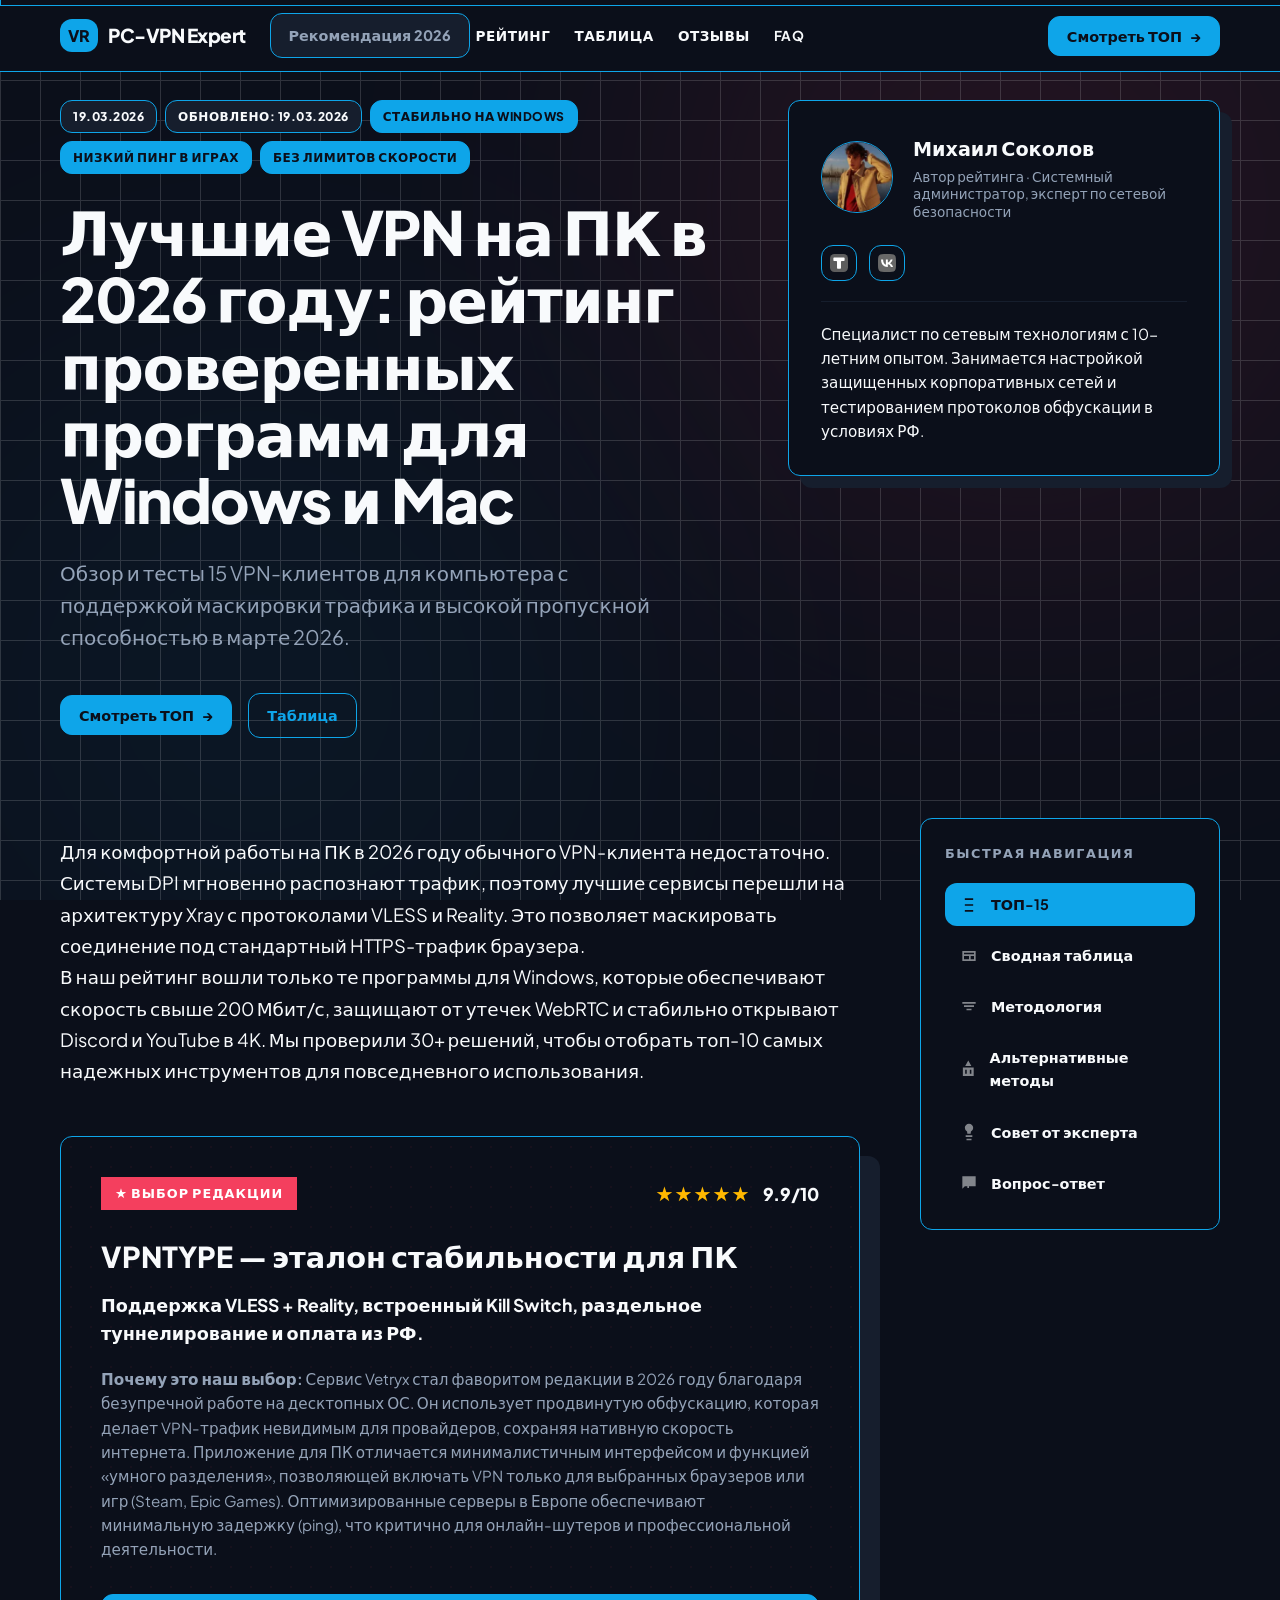
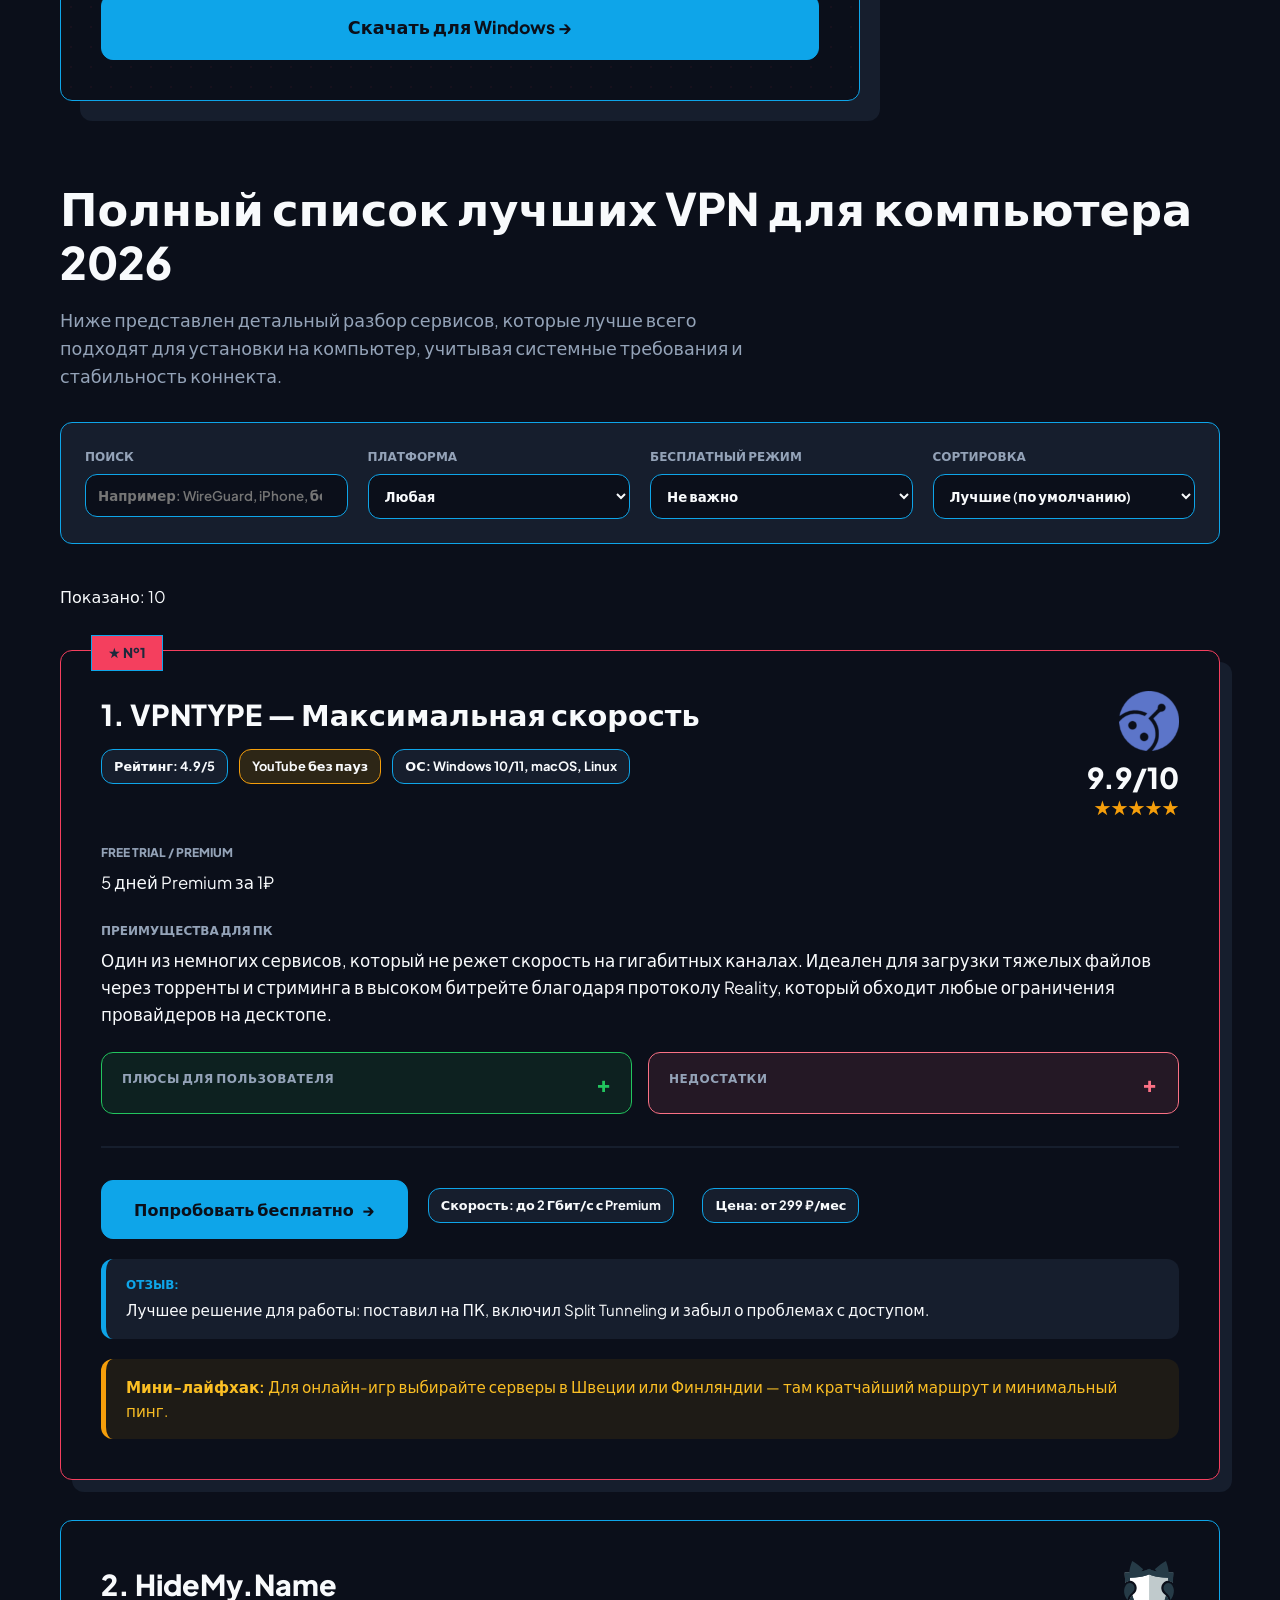
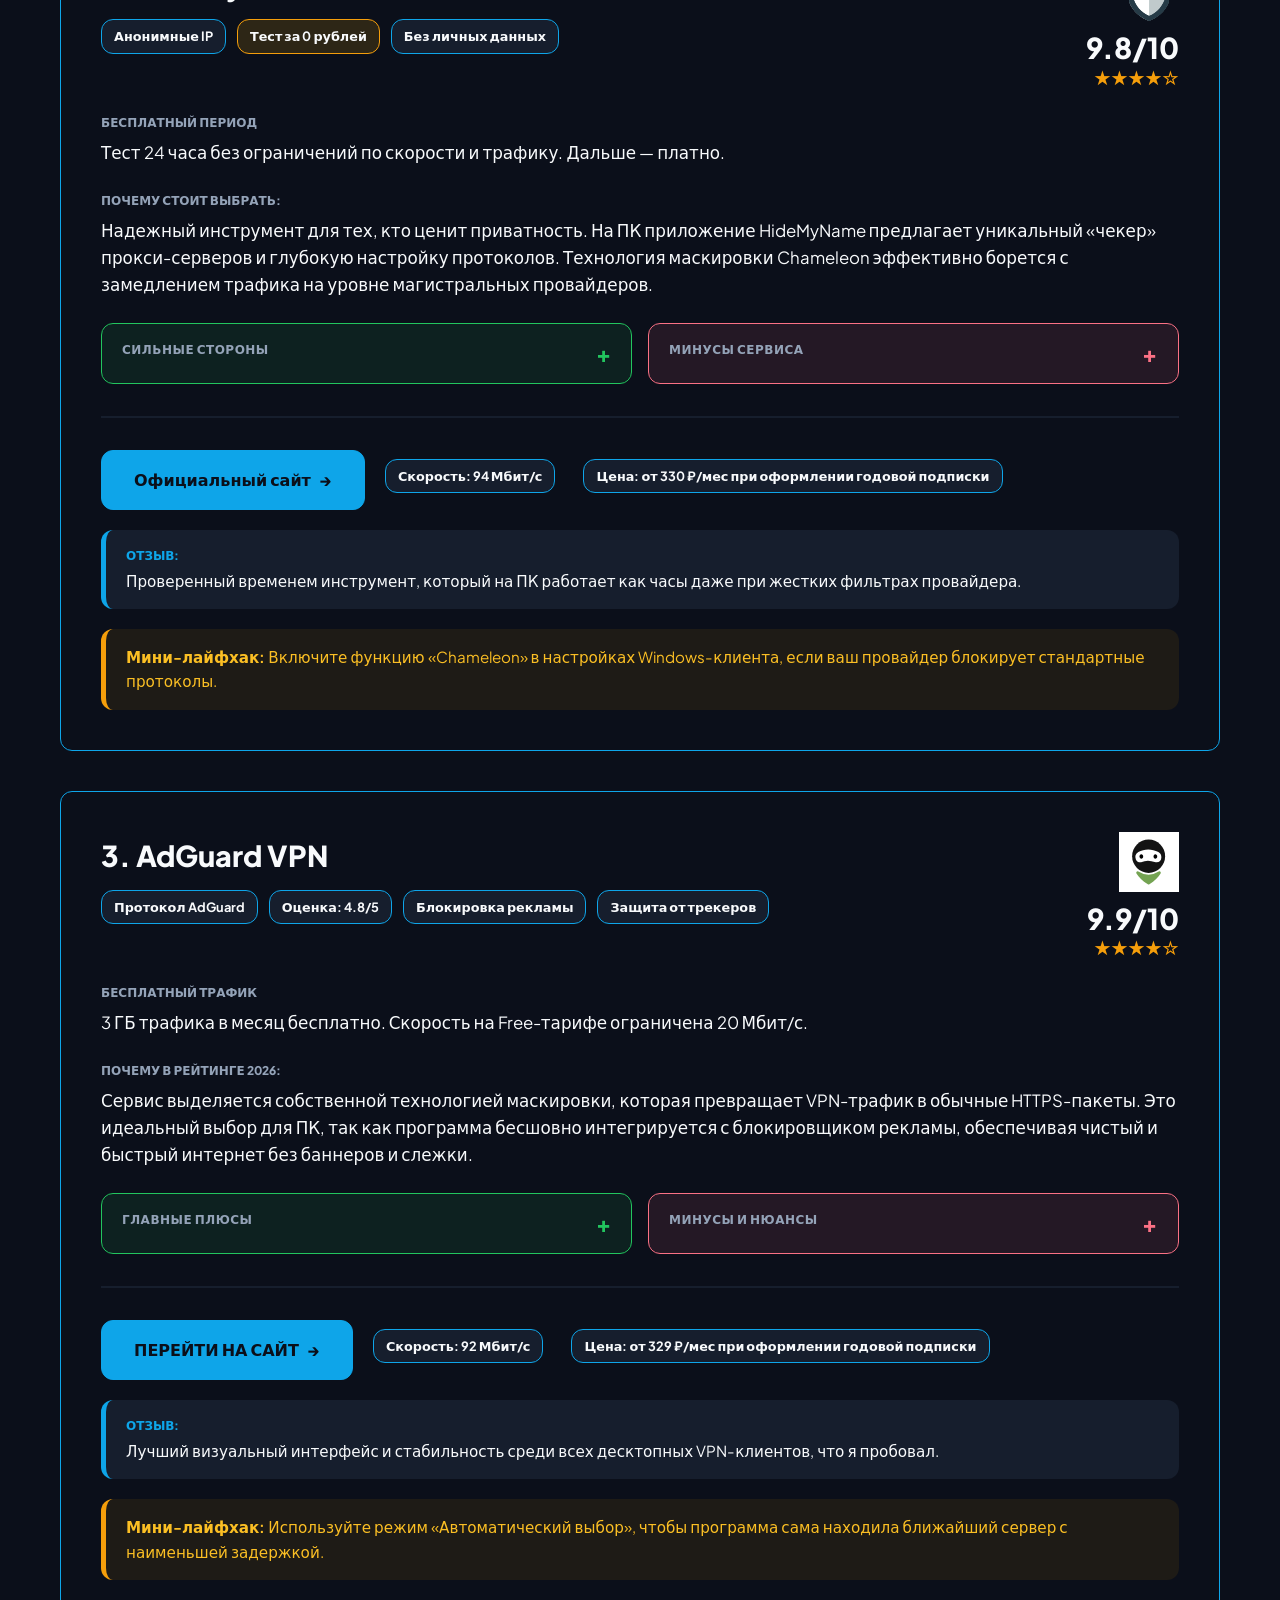
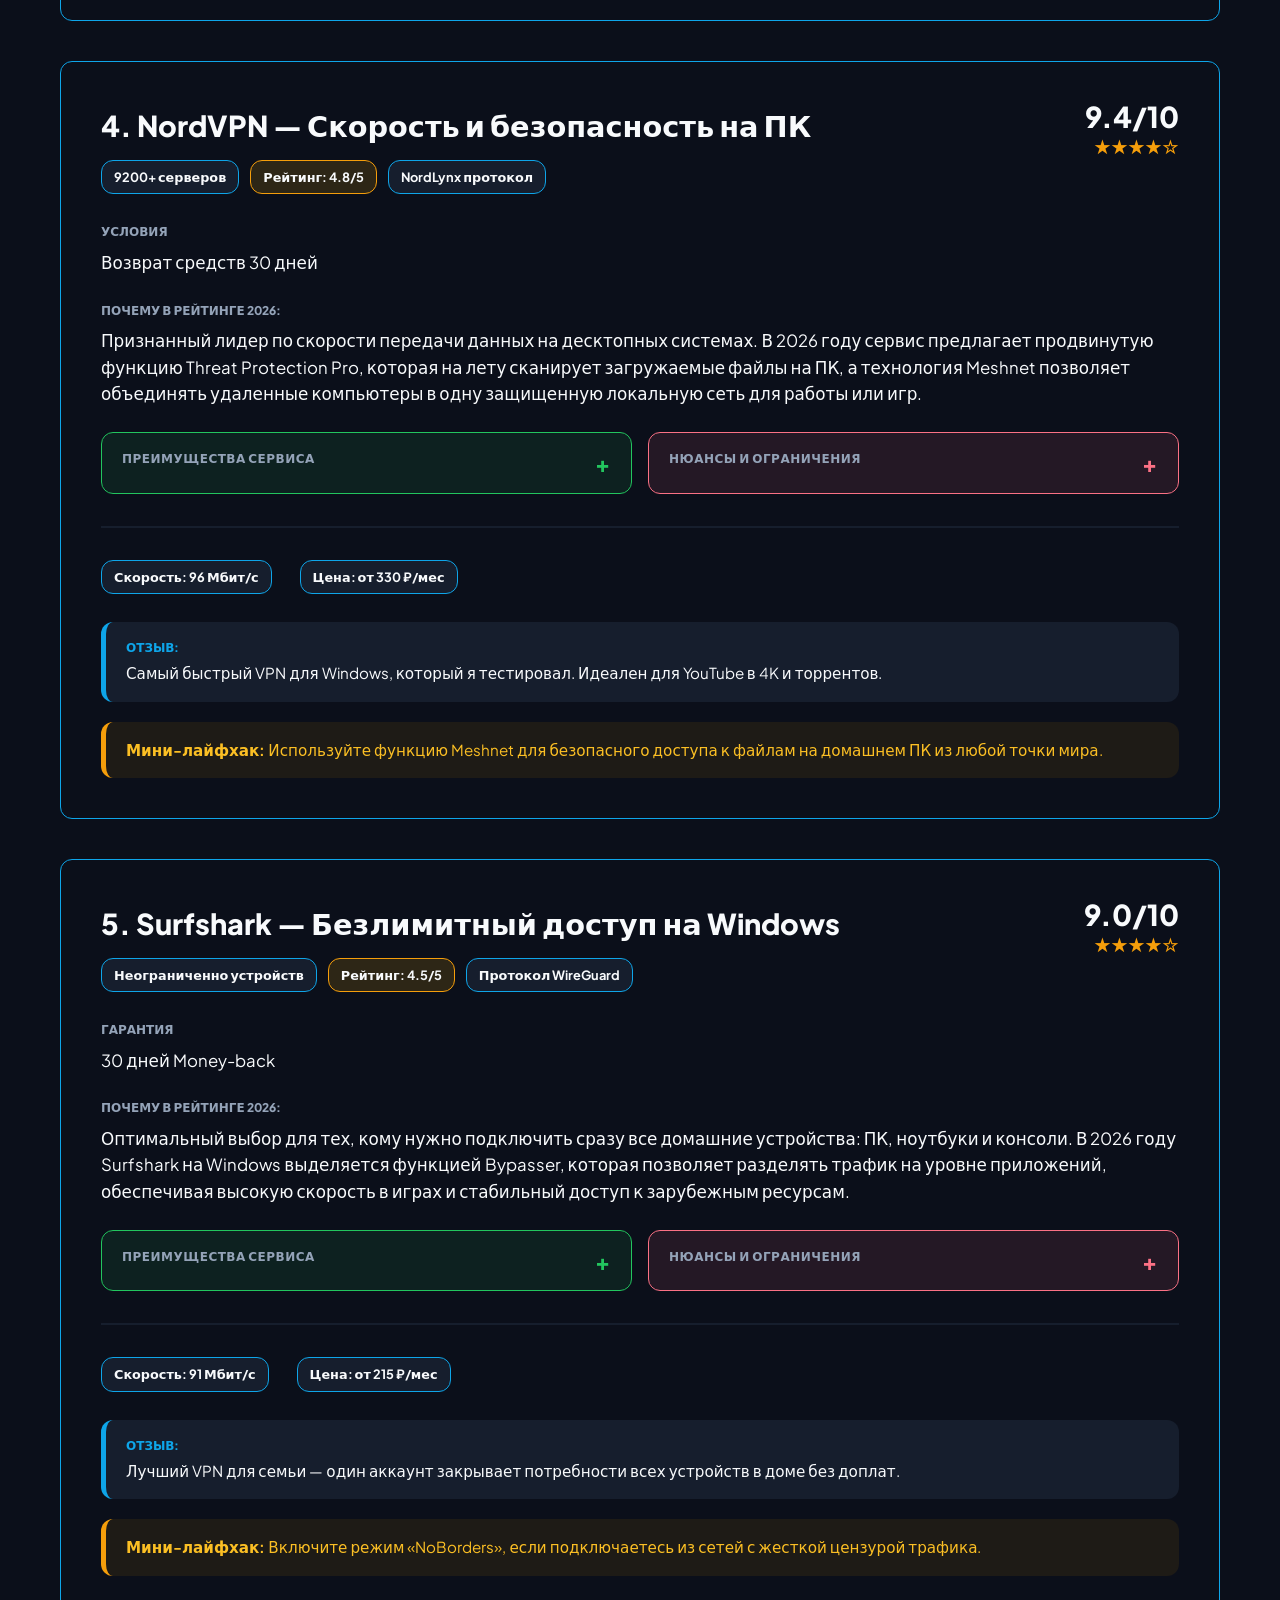
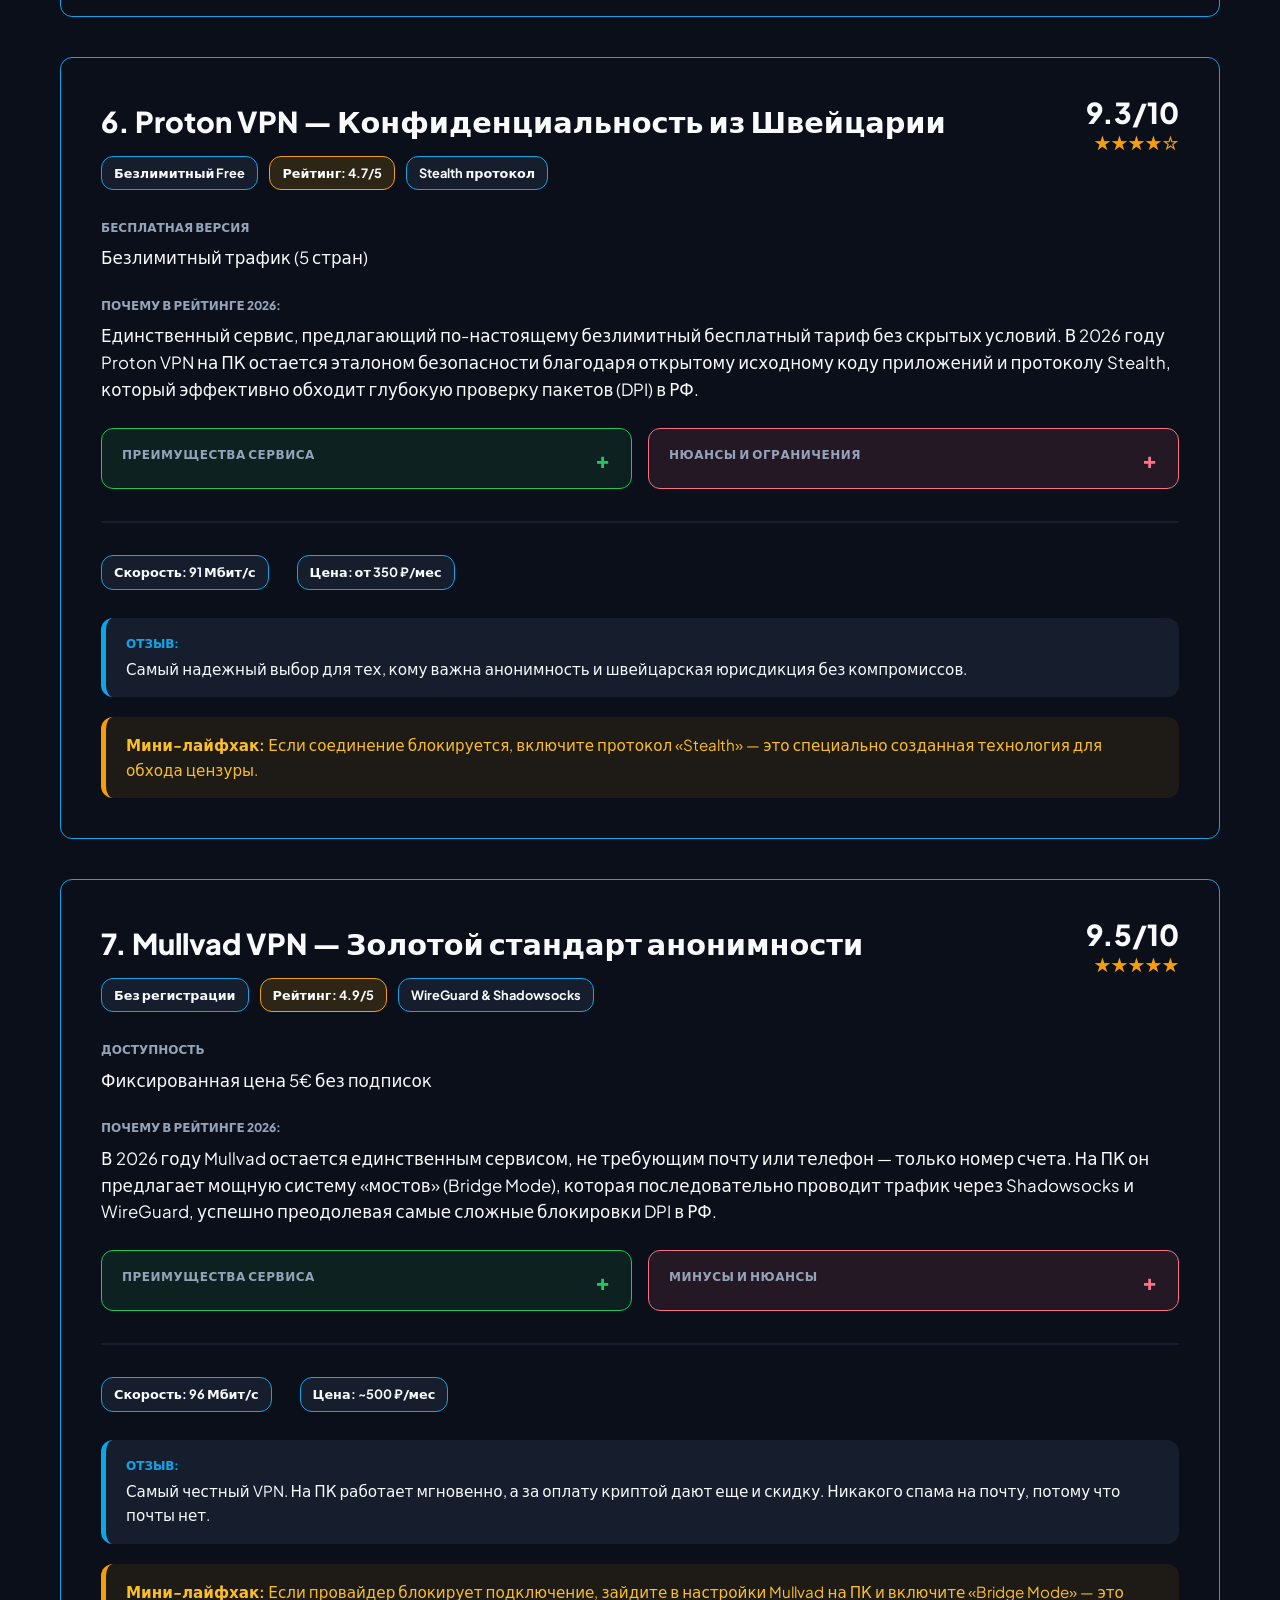
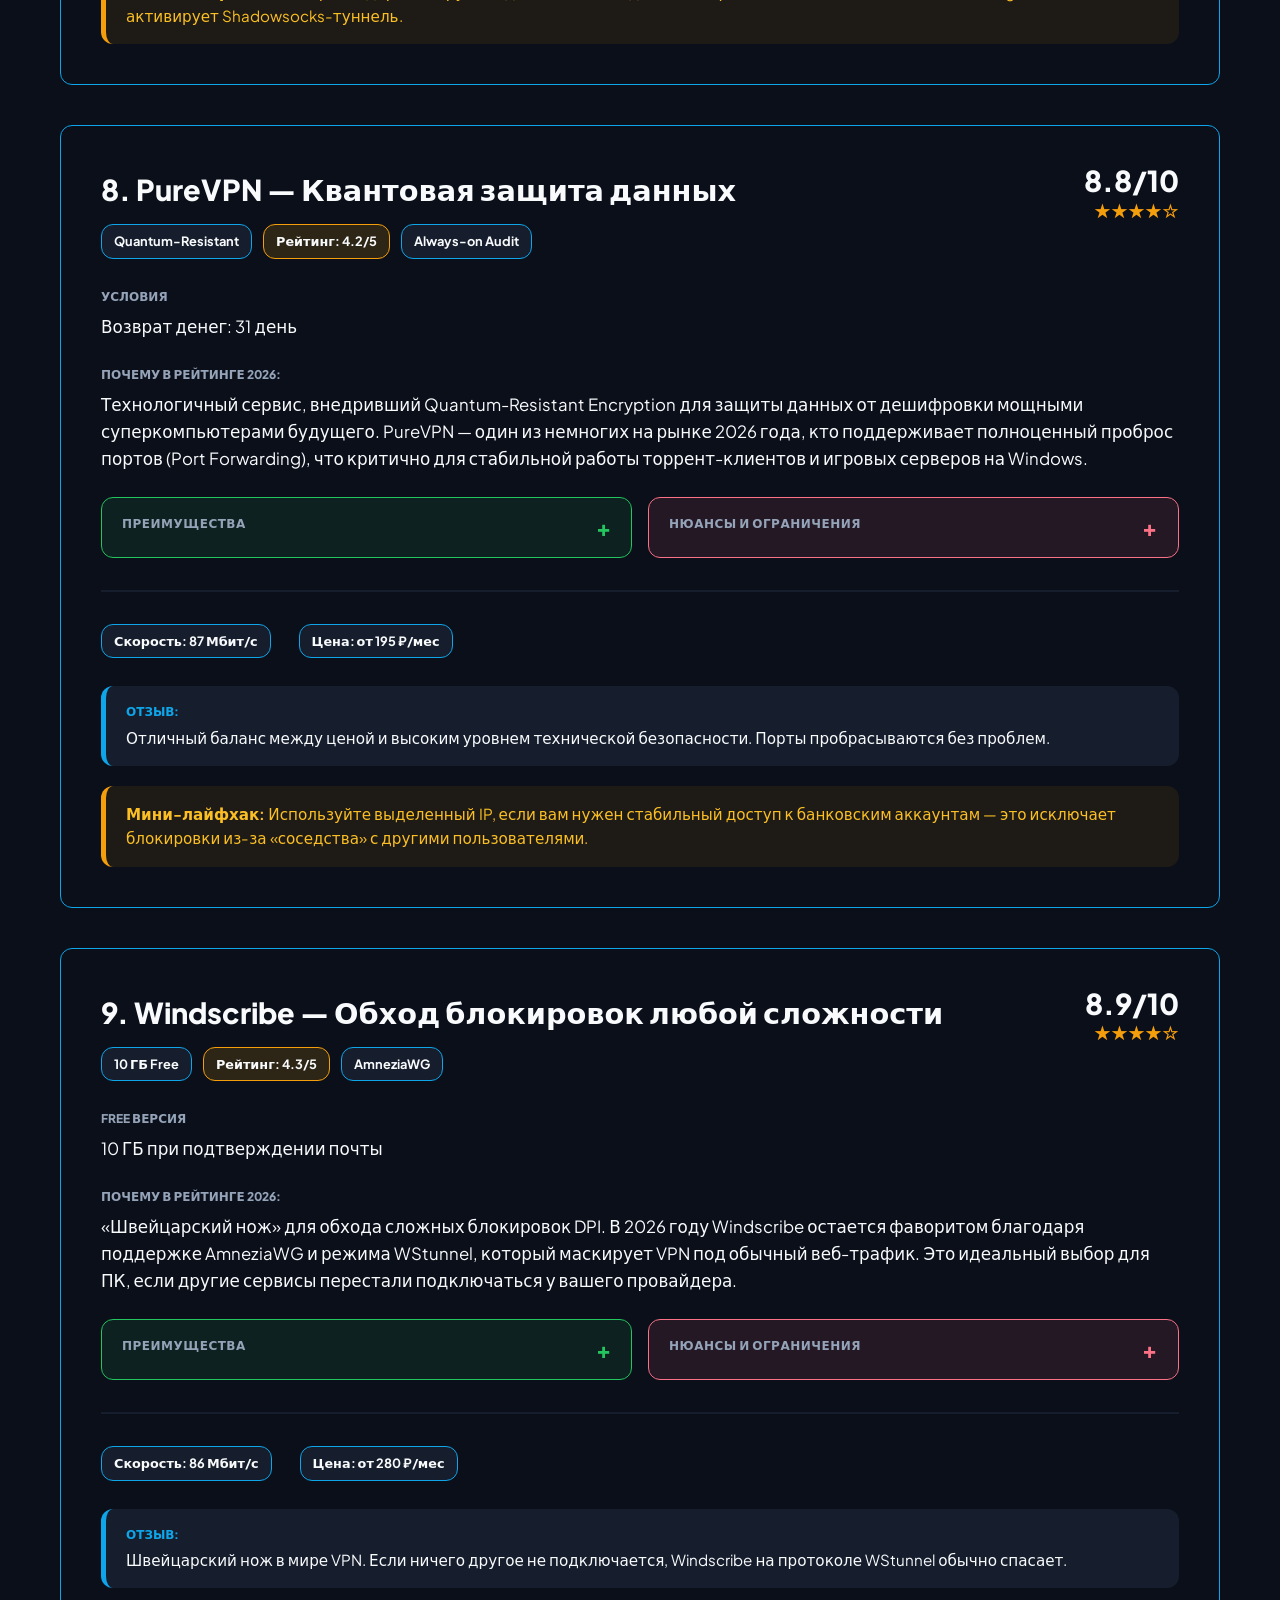
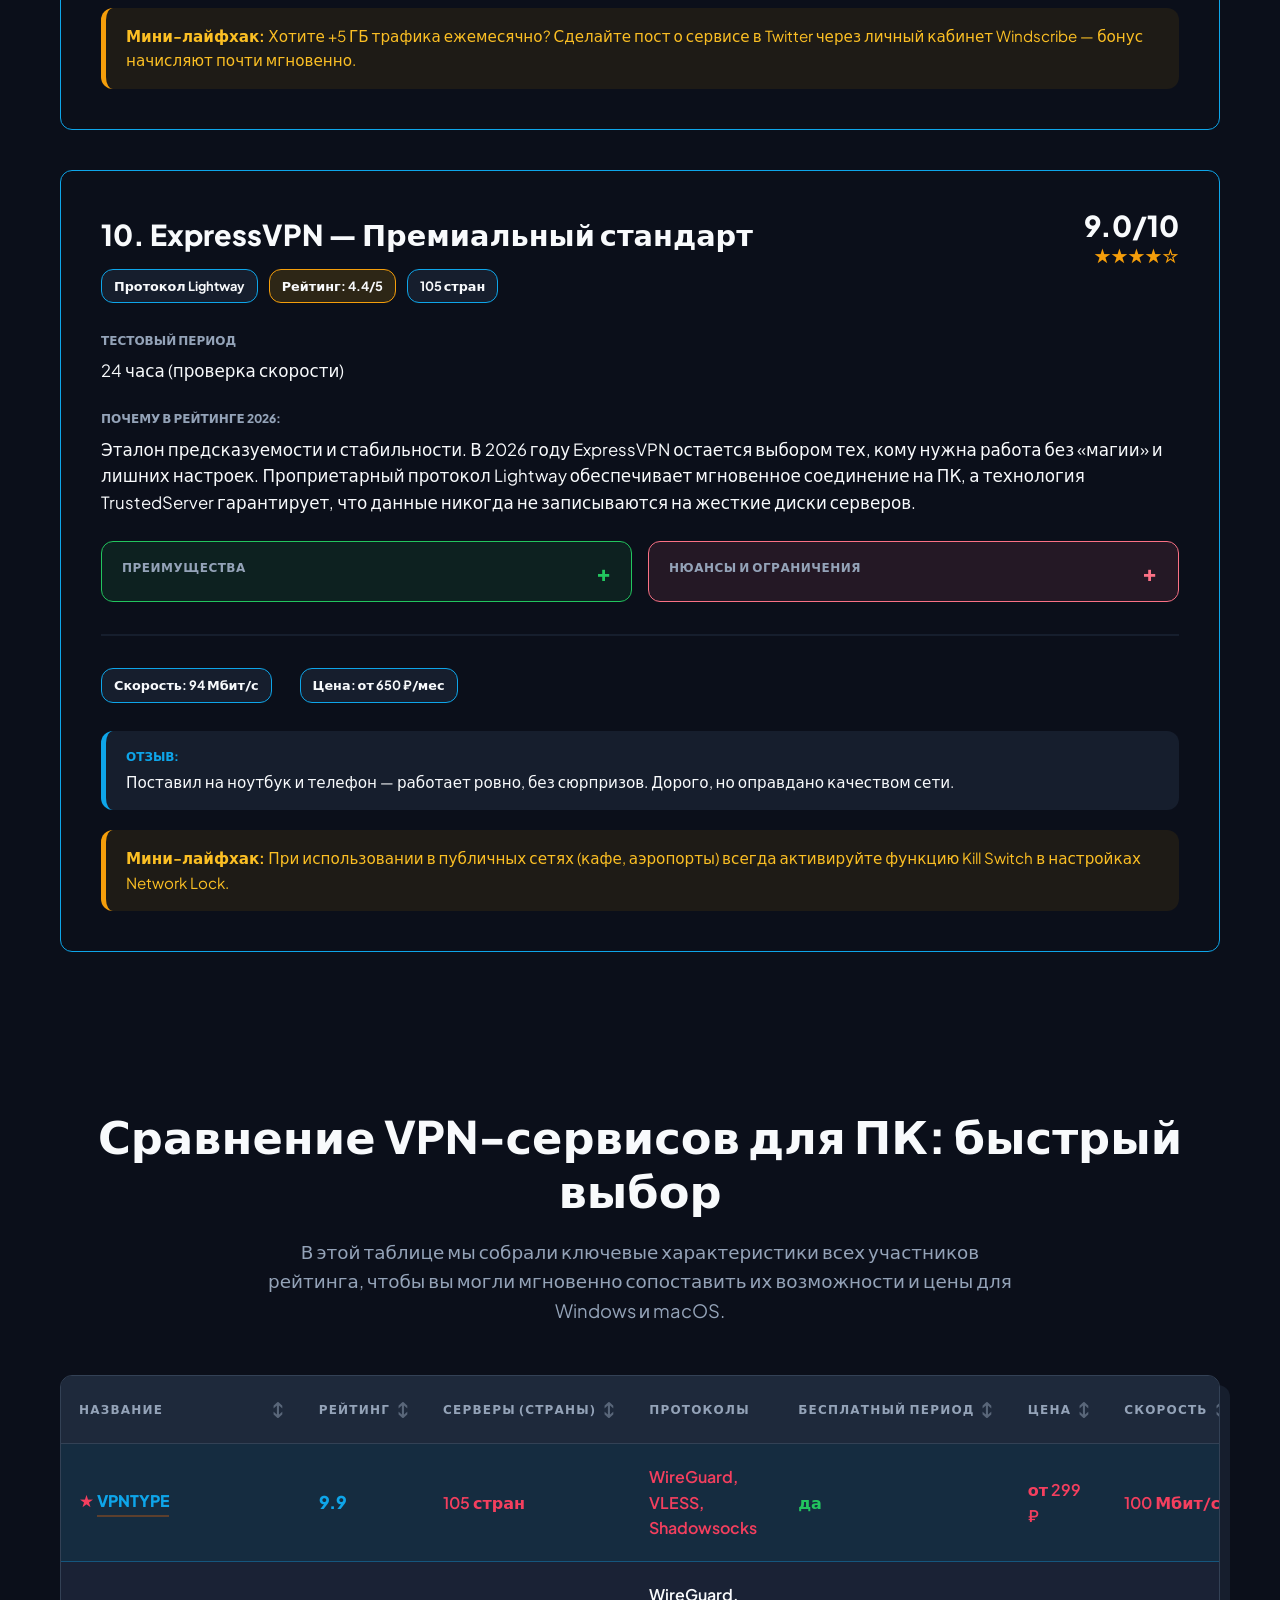
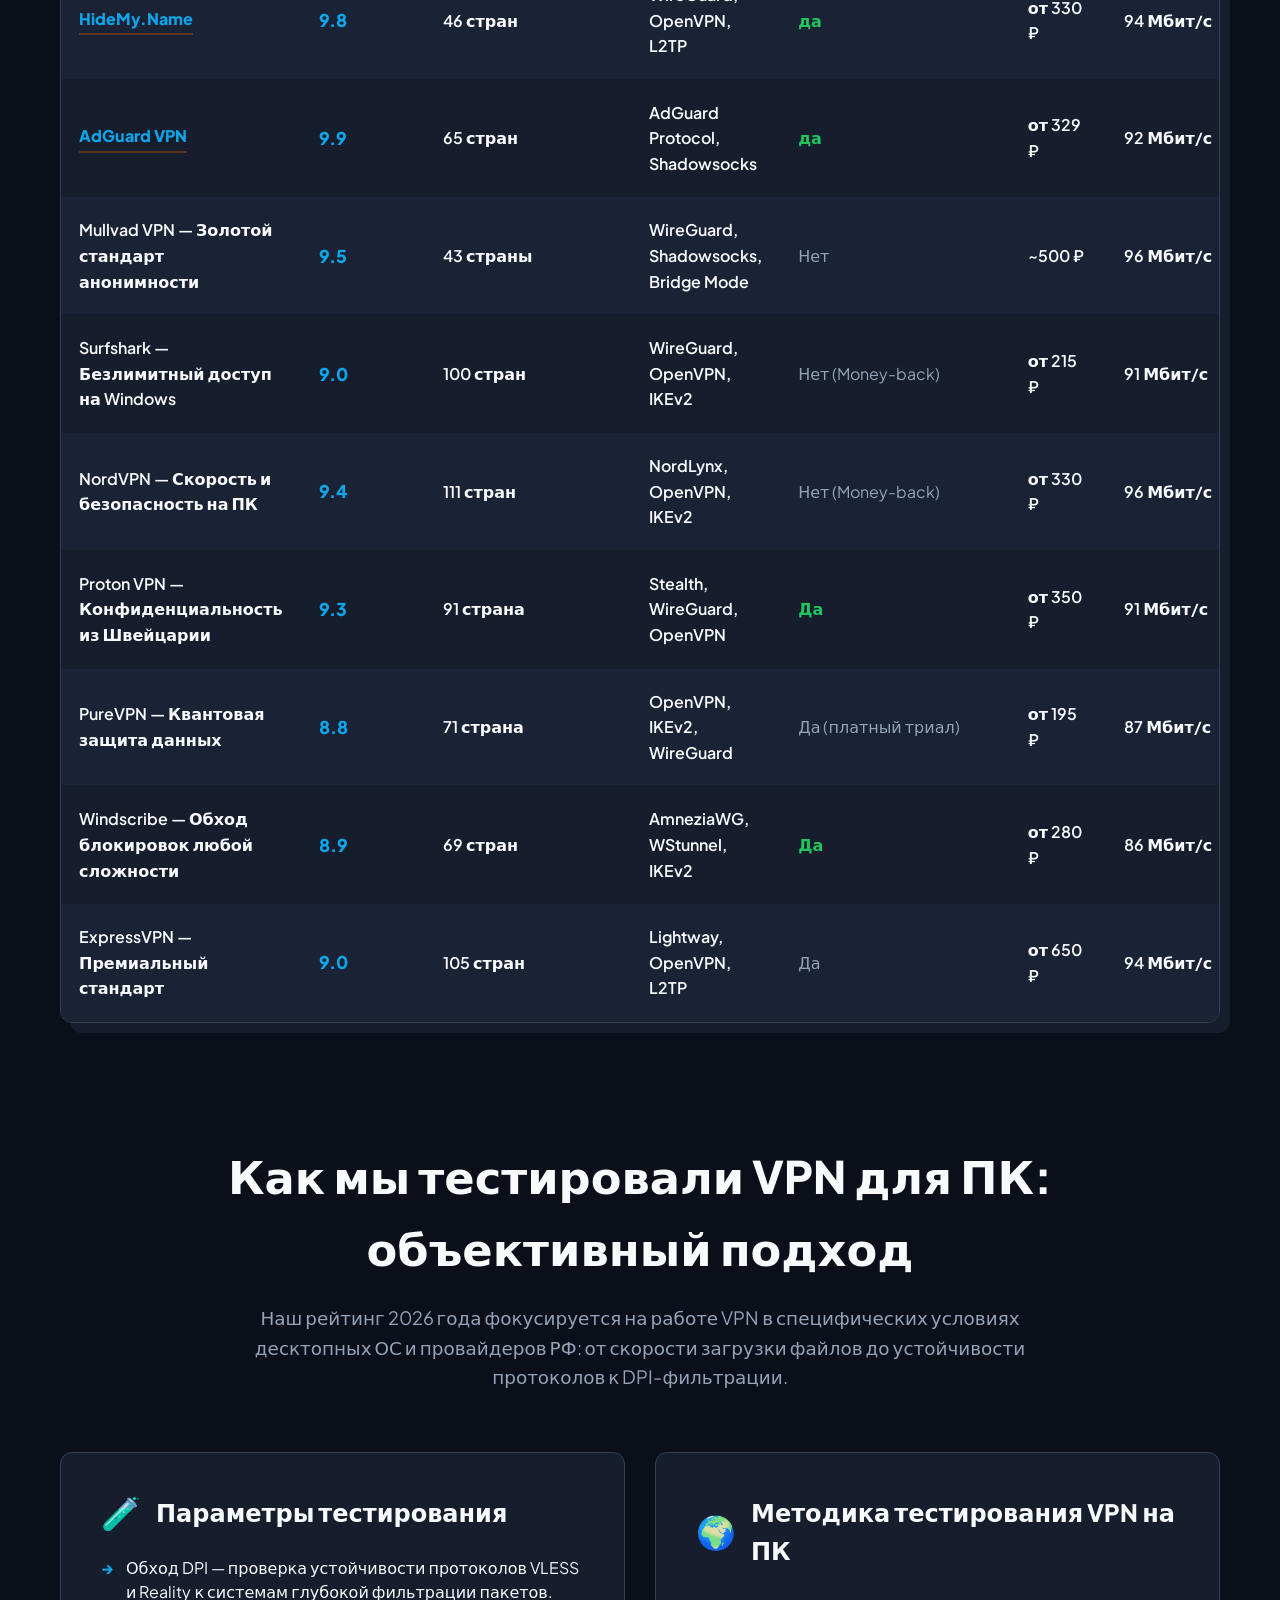
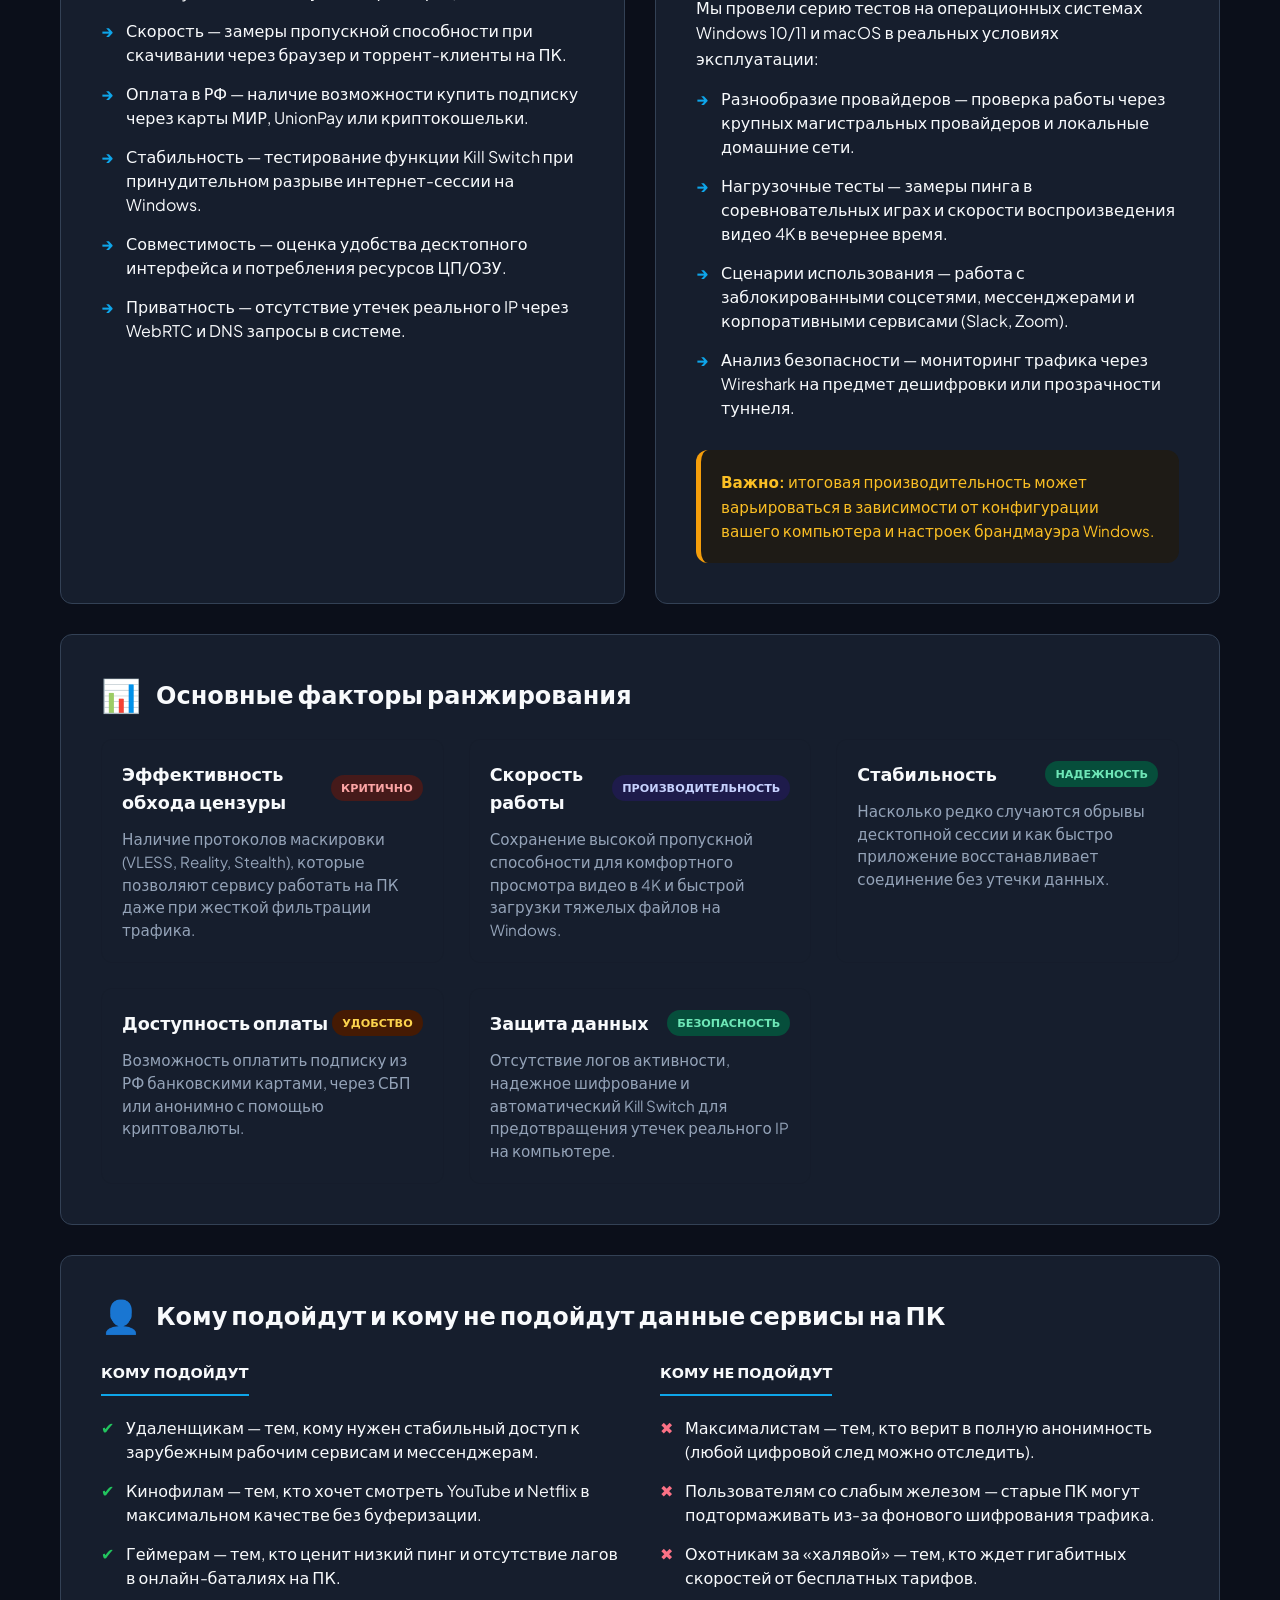
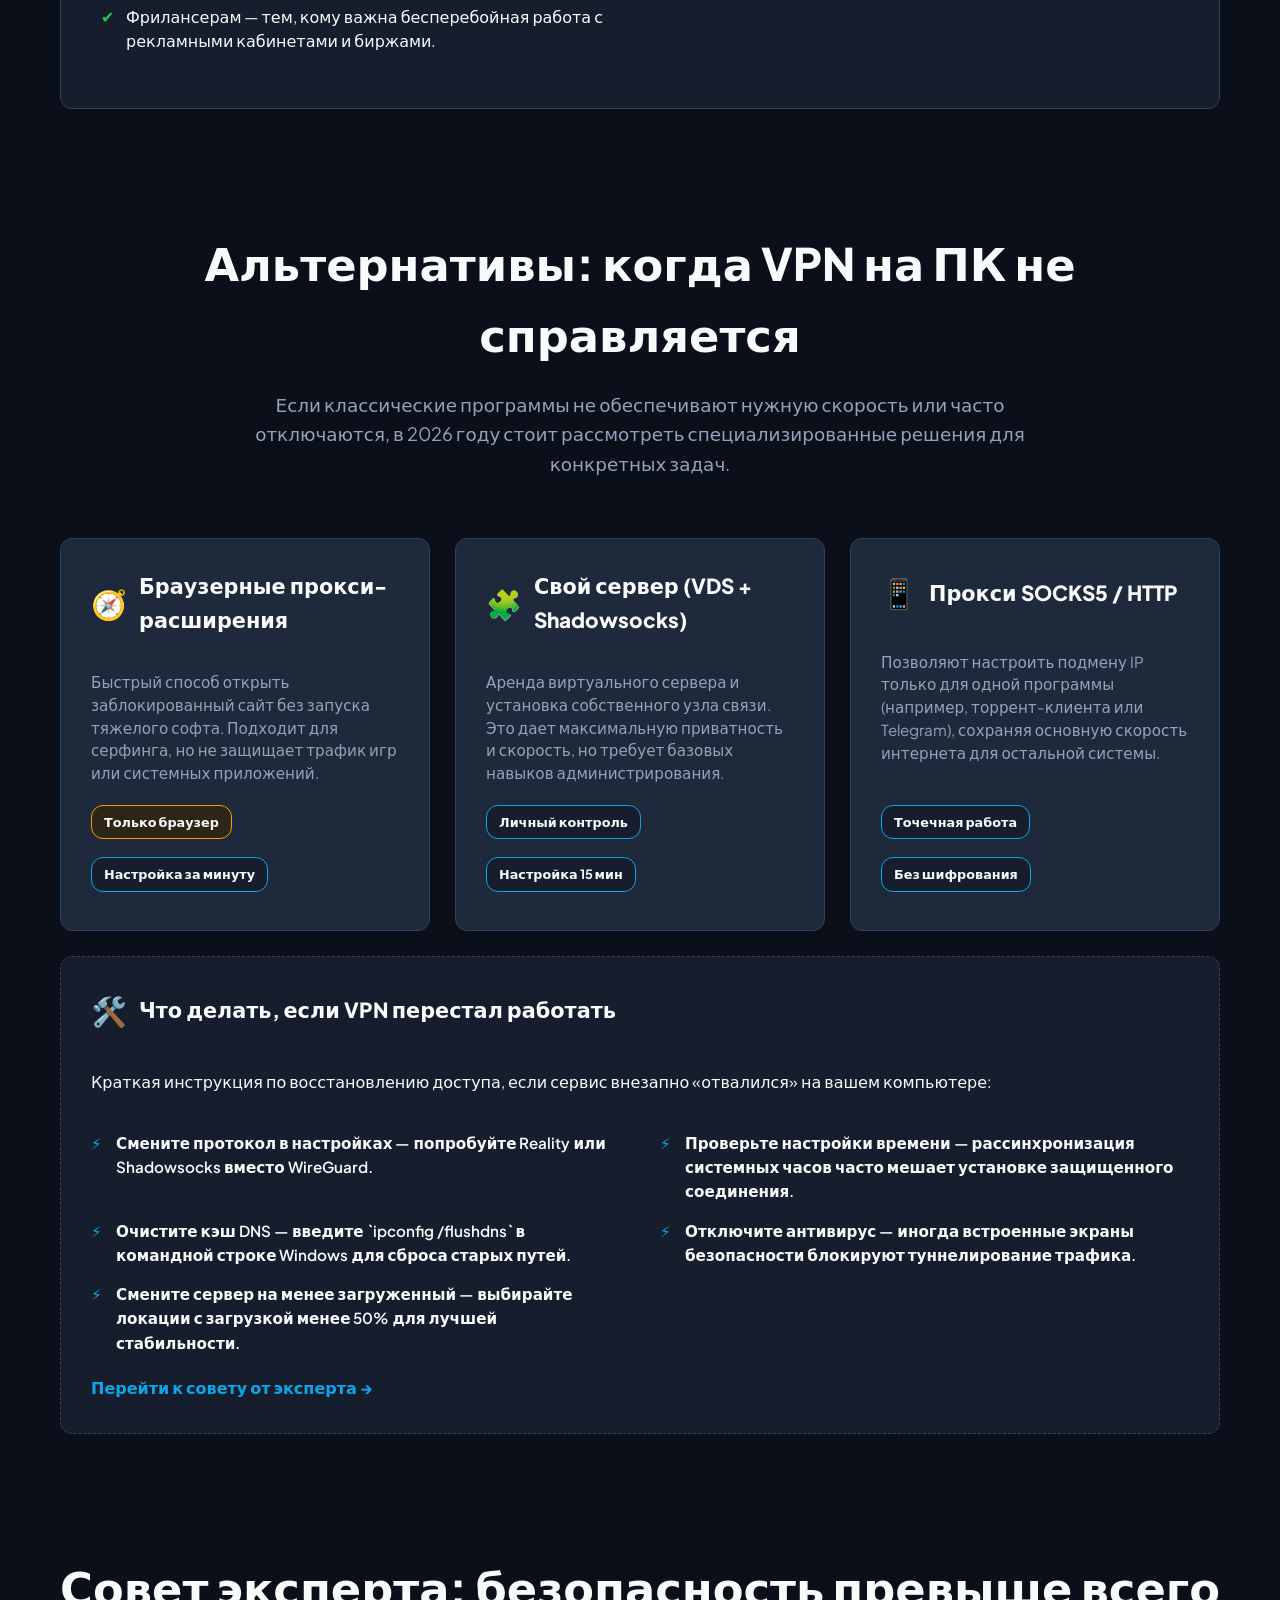
==== index.html @ 88dd2a2c "Add files via upload" ====
<!doctype html>
<html lang="ru">
<head>
  <meta charset="utf-8" />
  <link rel="icon" type="image/svg+xml" href="favicon.svg">
  <link rel="apple-touch-icon" href="favicon.svg">
  <meta name="viewport" content="width=device-width, initial-scale=1" />
  <meta name="theme-color" content="#0b0f1a" />
  <meta name="description" content="Ищете лучший VPN на ПК в 2026 году? Сравнение 15 сервисов для обхода блокировок, игр и YouTube 4K. Тестируем VLESS, Reality и Shadowsocks для стабильной работы на Windows." />
  <title>ТОП-15 Лучших VPN для ПК в марте 2026: Рейтинг надежных сервисов для Windows</title>

  <!-- Fonts -->
  <link rel="preconnect" href="https://fonts.googleapis.com">
<link rel="preconnect" href="https://fonts.gstatic.com" crossorigin>
<link href="https://fonts.googleapis.com/css2?family=Plus+Jakarta+Sans:ital,wght@0,400;0,500;0,600;0,700;0,800;1,400&display=swap" rel="stylesheet">

  <link rel="stylesheet" href="./styles.css" />

  <!-- schema-->
  <script type="application/ld+json">
{
  "@context": "https://schema.org",
  "@type": "Article",
  "mainEntityOfPage": {
    "@type": "WebPage",
    "@id": "https://luchshie-vpn-na-pk.github.io"
  },
  "headline": "ТОП-15 Лучших VPN для ПК в марте 2026: Рейтинг надежных сервисов для Windows",
  "alternativeHeadline": "Полный список лучших VPN для компьютера 2026",
  "description": "Ищете лучший VPN на ПК в 2026 году? Сравнение 15 сервисов для обхода блокировок, игр и YouTube 4K. Тестируем VLESS, Reality и Shadowsocks для стабильной работы на Windows.",
  "inLanguage": "ru-RU",
  "datePublished": "2026-03-12",
  "dateModified": "2026-03-19",
  "author": {
    "@type": "Person",
    "name": "Михаил Соколов",
    "jobTitle": "Системный администратор, эксперт по сетевой безопасности",
    "description": "Специалист по сетевым технологиям с 10-летним опытом. Занимается настройкой защищенных корпоративных сетей и тестированием протоколов обфускации в условиях РФ."
  },
  "publisher": {
    "@type": "Organization",
    "name": "PC-VPN Expert",
    "logo": {
      "@type": "ImageObject",
      "url": "https://vpnrank.example.com/logo.png"
    }
  },
  "articleSection": [
    "Выбор редакции",
    "Об авторе",
    "ТОП-15",
    "Таблица сравнения",
    "Методология",
    "Отзывы",
    "FAQ",
    "Альтернативные методы",
    "Совет эксперта"
  ],
  "isPartOf": {
    "@type": "WebSite",
    "name": "PC-VPN Expert",
    "url": "https://vpnrank.example.com"
  },
}
</script>
<script type="application/ld+json">
{
  "@context": "https://schema.org",
  "@type": "ItemList",
  "name": "ТОП-15 Лучших VPN для ПК [19.03.2026]: Рейтинг надежных сервисов для Windows",
  "description": "Ищете лучший VPN на ПК в 2026 году? Сравнение 15 сервисов для обхода блокировок, игр и YouTube 4K. Тестируем VLESS, Reality и Shadowsocks для стабильной работы на Windows.",
  "itemListOrder": "https://schema.org/ItemListOrderDescending",
  "numberOfItems": 15,
  "itemListElement": [
    {
      "@type": "ListItem",
      "position": 1,
      "url": "https://luchshie-vpn-na-pk.github.io#vpn-1",
      "name": "VPNTYPE"
    },
    {
      "@type": "ListItem",
      "position": 2,
      "url": "https://luchshie-vpn-na-pk.github.io#vpn-2",
      "name": "HideMy.Name"
    },
    {
      "@type": "ListItem",
      "position": 3,
      "url": "https://luchshie-vpn-na-pk.github.io#vpn-3",
      "name": "AdGuard VPN"
    },
    {
      "@type": "ListItem",
      "position": 4,
      "url": "https://luchshie-vpn-na-pk.github.io#vpn-4",
      "name": "PureVPN — Глобальная сеть серверов"
    },
    {
      "@type": "ListItem",
      "position": 5,
      "url": "https://luchshie-vpn-na-pk.github.io#vpn-5",
      "name": "Surfshark — Безлимитный доступ на Windows"
    },
    {
      "@type": "ListItem",
      "position": 6,
      "url": "https://luchshie-vpn-na-pk.github.io#vpn-6",
      "name": "NordVPN — Скорость и безопасность на ПК"
    },
    {
      "@type": "ListItem",
      "position": 7,
      "url": "https://luchshie-vpn-na-pk.github.io#vpn-7",
      "name": "Proton VPN — Конфиденциальность из Швейцарии"
    },
    {
      "@type": "ListItem",
      "position": 8,
      "url": "https://luchshie-vpn-na-pk.github.io#vpn-8",
      "name": "PureVPN — Квантовая защита данных"
    },
    {
      "@type": "ListItem",
      "position": 9,
      "url": "https://luchshie-vpn-na-pk.github.io#vpn-9",
      "name": "Windscribe — Обход блокировок любой сложности"
    },
    {
      "@type": "ListItem",
      "position": 10,
      "url": "https://luchshie-vpn-na-pk.github.io#vpn-10",
      "name": "ExpressVPN — Премиальный стандарт"
    }
  ]
}
</script>
<script type="application/ld+json">
{
  "@context": "https://schema.org",
  "@graph": [
    {
      "@type": "Service",
      "@id": "https://luchshie-vpn-na-pk.github.io#vpntype",
      "name": "PC-VPN Expert",
      "alternateName": "VPNTYPE",
      "serviceType": "VPN-сервис",
      "description": "VPN-сервис с поддержкой VLESS, Shadowsocks и Reality для обхода DPI в России, скоростью до 2 Гбит/с и доступом к более чем 30 виртуальным локациям.",
      "provider": {
        "@type": "Organization",
        "name": "VPNTYPE"
      },
      "areaServed": {
        "@type": "Country",
        "name": "Россия"
      },
      "offers": {
        "@type": "Offer",
        "price": "299",
        "priceCurrency": "RUB",
        "category": "subscription",
        "description": "Премиум‑подписка VPNTYPE с безлимитным трафиком.",
        "url": "https://vk.cc/cUpjZq",
        "availability": "https://schema.org/InStock"
      },
      "aggregateRating": {
        "@type": "AggregateRating",
        "ratingValue": "9.9",
        "bestRating": "10",
        "worstRating": "0",
        "ratingCount": 5,
        "reviewCount": 5
      }
    },
    {
      "@type": "Service",
      "@id": "https://luchshie-vpn-na-pk.github.io#hidemyname",
      "name": "HideMy.Name",
      "serviceType": "VPN-сервис",
      "description": "VPN-сервис с технологией «Chameleon», собственными DNS-серверами и поддержкой оплаты российскими картами, криптовалютой и через СБП.",
      "provider": {
        "@type": "Organization",
        "name": "HideMy.Name"
      },
      "areaServed": {
        "@type": "Country",
        "name": "Россия"
      },
      "offers": {
        "@type": "Offer",
        "price": "330",
        "priceCurrency": "RUB",
        "category": "subscription",
        "description": "Подписка HideMy.Name при годовой оплате.",
        "url": "https://vk.cc/cUxOxl",
        "availability": "https://schema.org/InStock"
      },
      "aggregateRating": {
        "@type": "AggregateRating",
        "ratingValue": "9.8",
        "bestRating": "10",
        "worstRating": "0",
        "ratingCount": 4,
        "reviewCount": 4
      }
    },
    {
      "@type": "Service",
      "@id": "https://luchshie-vpn-na-pk.github.io#adguardvpn",
      "name": "AdGuard VPN",
      "serviceType": "VPN-сервис",
      "description": "VPN-сервис с проприетарным протоколом AdGuard, маскирующимся под HTTPS, и встроенной экосистемой блокировки рекламы и трекеров.",
      "provider": {
        "@type": "Organization",
        "name": "AdGuard VPN"
      },
      "areaServed": {
        "@type": "Country",
        "name": "Россия"
      },
      "offers": {
        "@type": "Offer",
        "price": "329",
        "priceCurrency": "RUB",
        "category": "subscription",
        "description": "Подписка AdGuard VPN при годовой оплате.",
        "url": "https://vk.cc/cUxOkm",
        "availability": "https://schema.org/InStock"
      },
      "aggregateRating": {
        "@type": "AggregateRating",
        "ratingValue": "9.9",
        "bestRating": "10",
        "worstRating": "0",
        "ratingCount": 4,
        "reviewCount": 4
      }
    },
    {
      "@type": "Service",
      "@id": "https://luchshie-vpn-na-pk.github.io#zoogvpn",
      "name": "PureVPN — Глобальная сеть серверов",
      "serviceType": "VPN-сервис",
      "description": "В 2026 году сервис предлагает одну из самых широких сетей серверов с пропускной способностью 20 Гбит/с. Благодаря поддержке VLESS и продвинутому Kill Switch на уровне ядра Windows, он гарантирует отсутствие утечек данных при разрыве соединения.",
      "provider": {
        "@type": "Organization",
        "name": "PureVPN — Глобальная сеть серверов"
      },
      "areaServed": {
        "@type": "Country",
        "name": "Россия"
      },
      "offers": {
        "@type": "Offer",
        "price": "195",
        "priceCurrency": "RUB",
        "category": "subscription",
        "description": "7 дней за $0.99 (Windows)",
        "url": "https://luchshie-vpn-na-pk.github.io#zoogvpn",
        "availability": "https://schema.org/InStock"
      },
      "aggregateRating": {
        "@type": "AggregateRating",
        "ratingValue": "9.2",
        "bestRating": "10",
        "worstRating": "0",
        "ratingCount": 4,
        "reviewCount": 4
      }
    },
    {
      "@type": "Service",
      "@id": "https://luchshie-vpn-na-pk.github.io#surfshark",
      "name": "Surfshark — Безлимитный доступ на Windows",
      "serviceType": "VPN-сервис",
      "description": "Оптимальный выбор для тех, кому нужно подключить сразу все домашние устройства: ПК, ноутбуки и консоли. В 2026 году Surfshark на Windows выделяется функцией Bypasser, которая позволяет разделять трафик на уровне приложений, обеспечивая высокую скорость в играх и стабильный доступ к зарубежным ресурсам.",
      "provider": {
        "@type": "Organization",
        "name": "Surfshark — Безлимитный доступ на Windows"
      },
      "areaServed": {
        "@type": "Country",
        "name": "Россия"
      },
      "offers": {
        "@type": "Offer",
        "price": "215",
        "priceCurrency": "RUB",
        "category": "subscription",
        "description": "30 дней Money-back",
        "url": "https://luchshie-vpn-na-pk.github.io#surfshark",
        "availability": "https://schema.org/InStock"
      },
      "aggregateRating": {
        "@type": "AggregateRating",
        "ratingValue": "9.0",
        "bestRating": "10",
        "worstRating": "0",
        "ratingCount": 4,
        "reviewCount": 4
      }
    },
    {
      "@type": "Service",
      "@id": "https://luchshie-vpn-na-pk.github.io#nordvpn",
      "name": "NordVPN — Скорость и безопасность на ПК",
      "serviceType": "VPN-сервис",
      "description": "Признанный лидер по скорости передачи данных на десктопных системах. В 2026 году сервис предлагает продвинутую функцию Threat Protection Pro, которая на лету сканирует загружаемые файлы на ПК, а технология Meshnet позволяет объединять удаленные компьютеры в одну защищенную локальную сеть для работы или игр.",
      "provider": {
        "@type": "Organization",
        "name": "NordVPN — Скорость и безопасность на ПК"
      },
      "areaServed": {
        "@type": "Country",
        "name": "Россия"
      },
      "offers": {
        "@type": "Offer",
        "price": "330",
        "priceCurrency": "RUB",
        "category": "subscription",
        "description": "Возврат средств 30 дней",
        "url": "https://luchshie-vpn-na-pk.github.io#nordvpn",
        "availability": "https://schema.org/InStock"
      },
      "aggregateRating": {
        "@type": "AggregateRating",
        "ratingValue": "9.4",
        "bestRating": "10",
        "worstRating": "0",
        "ratingCount": 4,
        "reviewCount": 5
      }
    },
    {
      "@type": "Service",
      "@id": "https://luchshie-vpn-na-pk.github.io#protonvpn",
      "name": "Proton VPN — Конфиденциальность из Швейцарии",
      "serviceType": "VPN-сервис",
      "description": "Единственный сервис, предлагающий по-настоящему безлимитный бесплатный тариф без скрытых условий. В 2026 году Proton VPN на ПК остается эталоном безопасности благодаря открытому исходному коду приложений и протоколу Stealth, который эффективно обходит глубокую проверку пакетов (DPI) в РФ.",
      "provider": {
        "@type": "Organization",
        "name": "Proton VPN — Конфиденциальность из Швейцарии"
      },
      "areaServed": {
        "@type": "Country",
        "name": "Россия"
      },
      "offers": {
        "@type": "Offer",
        "price": "350",
        "priceCurrency": "RUB",
        "category": "subscription",
        "description": "Безлимитный трафик (5 стран)",
        "url": "https://luchshie-vpn-na-pk.github.io#protonvpn",
        "availability": "https://schema.org/InStock"
      },
      "aggregateRating": {
        "@type": "AggregateRating",
        "ratingValue": "9.3",
        "bestRating": "10",
        "worstRating": "0",
        "ratingCount": 4,
        "reviewCount": 4
      }
    },
    {
      "@type": "Service",
      "@id": "https://luchshie-vpn-na-pk.github.io#purevpn",
      "name": "PureVPN — Квантовая защита данных",
      "serviceType": "VPN-сервис",
      "description": "Технологичный сервис, внедривший Quantum-Resistant Encryption для защиты данных от дешифровки мощными суперкомпьютерами будущего. PureVPN — один из немногих на рынке 2026 года, кто поддерживает полноценный проброс портов (Port Forwarding), что критично для стабильной работы торрент-клиентов и игровых серверов на Windows.",
      "provider": {
        "@type": "Organization",
        "name": "PureVPN — Квантовая защита данных"
      },
      "areaServed": {
        "@type": "Country",
        "name": "Россия"
      },
      "offers": {
        "@type": "Offer",
        "price": "195",
        "priceCurrency": "RUB",
        "category": "subscription",
        "description": "Возврат денег: 31 день",
        "url": "https://luchshie-vpn-na-pk.github.io#purevpn",
        "availability": "https://schema.org/InStock"
      },
      "aggregateRating": {
        "@type": "AggregateRating",
        "ratingValue": "8.8",
        "bestRating": "10",
        "worstRating": "0",
        "ratingCount": 4,
        "reviewCount": 4
      }
    },
    {
      "@type": "Service",
      "@id": "https://luchshie-vpn-na-pk.github.io#windscribe",
      "name": "Windscribe — Обход блокировок любой сложности",
      "serviceType": "VPN-сервис",
      "description": "«Швейцарский нож» для обхода сложных блокировок DPI. В 2026 году Windscribe остается фаворитом благодаря поддержке AmneziaWG и режима WStunnel, который маскирует VPN под обычный веб-трафик. Это идеальный выбор для ПК, если другие сервисы перестали подключаться у вашего провайдера.",
      "provider": {
        "@type": "Organization",
        "name": "Windscribe — Обход блокировок любой сложности"
      },
      "areaServed": {
        "@type": "Country",
        "name": "Россия"
      },
      "offers": {
        "@type": "Offer",
        "price": "280",
        "priceCurrency": "RUB",
        "category": "subscription",
        "description": "10 ГБ при подтверждении почты",
        "url": "https://luchshie-vpn-na-pk.github.io#windscribe",
        "availability": "https://schema.org/InStock"
      },
      "aggregateRating": {
        "@type": "AggregateRating",
        "ratingValue": "8.9",
        "bestRating": "10",
        "worstRating": "0",
        "ratingCount": 4,
        "reviewCount": 4
      }
    },
    {
      "@type": "Service",
      "@id": "https://luchshie-vpn-na-pk.github.io#expressvpn",
      "name": "ExpressVPN — Премиальный стандарт",
      "serviceType": "VPN-сервис",
      "description": "Эталон предсказуемости и стабильности. В 2026 году ExpressVPN остается выбором тех, кому нужна работа без «магии» и лишних настроек. Проприетарный протокол Lightway обеспечивает мгновенное соединение на ПК, а технология TrustedServer гарантирует, что данные никогда не записываются на жесткие диски серверов.",
      "provider": {
        "@type": "Organization",
        "name": "ExpressVPN — Премиальный стандарт"
      },
      "areaServed": {
        "@type": "Country",
        "name": "Россия"
      },
      "offers": {
        "@type": "Offer",
        "price": "650",
        "priceCurrency": "RUB",
        "category": "subscription",
        "description": "24 часа (проверка скорости)",
        "url": "https://luchshie-vpn-na-pk.github.io#expressvpn",
        "availability": "https://schema.org/InStock"
      },
      "aggregateRating": {
        "@type": "AggregateRating",
        "ratingValue": "9.0",
        "bestRating": "10",
        "worstRating": "0",
        "ratingCount": 4,
        "reviewCount": 4
      }
    }
  ]
}
</script>
<script type="application/ld+json">
{
  "@context": "https://schema.org",
  "@type": "FAQPage",
  "mainEntity": [
    {
      "@type": "Question",
      "name": "Законно ли использовать VPN на ПК в России?",
      "acceptedAnswer": {
        "@type": "Answer",
        "text": "Да, использование VPN для личных нужд не запрещено законом. Ограничения касаются только самих провайдеров VPN, которые обязаны ограничивать доступ к запрещенным ресурсам."
      }
    },
    {
      "@type": "Question",
      "name": "Почему мой VPN на Windows перестал подключаться?",
      "acceptedAnswer": {
        "@type": "Answer",
        "text": "Вероятно, ваш провайдер заблокировал протоколы WireGuard или OpenVPN. В 2026 году на ПК нужно переходить на протоколы с маскировкой (VLESS, Reality, Shadowsocks)."
      }
    },
    {
      "@type": "Question",
      "name": "Сильно ли VPN нагружает процессор компьютера?",
      "acceptedAnswer": {
        "@type": "Answer",
        "text": "Шифрование AES-256 требует ресурсов, но на современных ПК это практически незаметно (1-3% нагрузки). Старые ноутбуки могут греться чуть сильнее при активной закачке."
      }
    },
    {
      "@type": "Question",
      "name": "Как оплатить подписку VPN, если нет зарубежной карты?",
      "acceptedAnswer": {
        "@type": "Answer",
        "text": "Многие сервисы в нашем топе принимают оплату через СБП, российские карты МИР или криптовалюту (USDT/TON). Также популярны боты-реселлеры в Telegram."
      }
    },
    {
      "@type": "Question",
      "name": "Нужен ли отдельный VPN для браузера и игр?",
      "acceptedAnswer": {
        "@type": "Answer",
        "text": "Лучше использовать одно десктопное приложение. С функцией раздельного туннелирования вы сможете направить трафик игры через быстрый сервер, а браузера — через анонимный."
      }
    },
    {
      "@type": "Question",
      "name": "Может ли бесплатный VPN украсть пароли на ПК?",
      "acceptedAnswer": {
        "@type": "Answer",
        "text": "Да, если это вредоносное ПО или сервис без шифрования. Безопаснее использовать проверенные триал-версии крупных компаний (Proton, Windscribe)."
      }
    },
    {
      "@type": "Question",
      "name": "Будет ли работать YouTube в 4K через VPN?",
      "acceptedAnswer": {
        "@type": "Answer",
        "text": "Да, если пропускная способность сервера выше 50 Мбит/с. В 2026 году лучшие сервисы на ПК выдают до 200-500 Мбит/с, чего с запасом хватает для стриминга."
      }
    },
    {
      "@type": "Question",
      "name": "Как проверить, не течет ли мой реальный IP?",
      "acceptedAnswer": {
        "@type": "Answer",
        "text": "Используйте сайты вроде ipleak.net или 2ip.ru при включенном VPN. Особое внимание уделите тесту на WebRTC Leak и DNS Leak в настройках браузера."
      }
    },
    {
      "@type": "Question",
      "name": "Что такое Kill Switch и зачем он на Windows?",
      "acceptedAnswer": {
        "@type": "Answer",
        "text": "Эта функция мгновенно обрывает интернет на ПК, если соединение с VPN пропало. Это предотвращает случайную «засветку» вашего реального IP адреса."
      }
    },
    {
      "@type": "Question",
      "name": "Какой протокол самый быстрый для гейминга в 2026?",
      "acceptedAnswer": {
        "@type": "Answer",
        "text": "Для минимального пинга на ПК лучше всего подходят WireGuard или его модификации (NordLynx, AmneziaWG), если они не блокируются вашим провайдером."
      }
    }
  ]
}
</script>
<script type="application/ld+json">
{
  "@context": "https://schema.org",
  "@graph": [
    {
      "@type": "Review",
      "@id": "https://luchshie-vpn-na-pk.github.io#review-adguard",
      "itemReviewed": {
        "@type": "Service",
        "name": "Vetryx VPN"
      },
      "author": {
        "@type": "Person",
        "name": "Сергей"
      },
      "reviewBody": "Поставил на Windows 11, полет нормальный. Главное, что YouTube перестал тормозить и Discord ожил. За такую цену на год — лучшее вложение в 2026 году.",
      "reviewRating": {
        "@type": "Rating",
        "ratingValue": "9.8",
        "bestRating": "10",
        "worstRating": "0"
      },
      "datePublished": "2026-03-01"
    },
    {
      "@type": "Review",
      "@id": "https://luchshie-vpn-na-pk.github.io#review-adguard",
      "itemReviewed": {
        "@type": "Service",
        "name": "AdGuard VPN"
      },
      "author": {
        "@type": "Person",
        "name": "Артём"
      },
      "reviewBody": "Лучший выбор на ПК для тех, кто не хочет возиться с настройками. Скорость в 4K держит стабильно, оплатил картой через их бота. Для работы в РФ сейчас мастхэв.",
      "reviewRating": {
        "@type": "Rating",
        "ratingValue": "9.8",
        "bestRating": "10",
        "worstRating": "0"
      },
      "datePublished": "2026-03-01"
    },
    {
      "@type": "Review",
      "@id": "https://luchshie-vpn-na-pk.github.io#review-adguard",
      "itemReviewed": {
        "@type": "Service",
        "name": "Proton VPN"
      },
      "author": {
        "@type": "Person",
        "name": "Дмитрий"
      },
      "reviewBody": "Использую бесплатную версию на компе для экстренных случаев. Удивительно, что без лимитов по трафику, хотя скорость иногда проседает вечером. Для браузера хватает с головой.",
      "reviewRating": {
        "@type": "Rating",
        "ratingValue": "9.5",
        "bestRating": "10",
        "worstRating": "0"
      },
      "datePublished": "2026-02-28"
    },
    {
      "@type": "Review",
      "@id": "https://luchshie-vpn-na-pk.github.io#review-adguard",
      "itemReviewed": {
        "@type": "Service",
        "name": "Windscribe"
      },
      "author": {
        "@type": "Person",
        "name": "Елена"
      },
      "reviewBody": "Единственный сервис, который завелся у моего вредного провайдера на протоколе WStunnel. Очень гибкие настройки, можно выбрать только нужные страны и не переплачивать.",
      "reviewRating": {
        "@type": "Rating",
        "ratingValue": "9.6",
        "bestRating": "10",
        "worstRating": "0"
      },
      "datePublished": "2026-02-27"
    }
  ]
}
</script>

</head>

<body>

  <!-- Ambient background -->
  <div class="bg">
    <div class="bg__blob bg__blob--a" aria-hidden="true"></div>
    <div class="bg__blob bg__blob--b" aria-hidden="true"></div>
    <div class="bg__grid" aria-hidden="true"></div>
    <div class="bg__noise" aria-hidden="true"></div>
  </div>

  <!-- Top progress -->
  <div class="scroll-progress" aria-hidden="true"><span></span></div>

  <!-- Header (первый блок будем делать следующим сообщением) -->
<header class="header" id="top" data-header>
  <div class="container header__inner">
    <a class="brand" href="#top" aria-label="На верх страницы">
      <span class="brand__mark">VR</span>
      <span class="brand__text">PC-VPN Expert</span>
    </a>

    <!-- ✅ Выбор редакции — отдельная заметная кнопка (справа от лого, левее меню) -->
    <a href="#editor-choice" class="btn btn--editor header__editor">
      Рекомендация 2026
    </a>

    <nav class="nav" data-nav>
      <a href="#rating">Рейтинг</a>
      <a href="#compare">Таблица</a>
      <a href="#reviews">Отзывы</a>
      <a href="#faq">FAQ</a>
    </nav>

    <div class="header__actions" data-header-actions>

      <button class="btn btn--primary" data-scroll-to="#rating" type="button">
        Смотреть ТОП
        <span class="btn__arrow" aria-hidden="true">→</span>
      </button>

      <button class="burger" type="button" data-burger aria-label="Открыть меню">
        <span></span><span></span><span></span>
      </button>
    </div>
  </div>

  <!-- Mobile drawer -->
  <div class="drawer" data-drawer>
    <div class="drawer__panel">
      <div class="drawer__top">
        <div class="drawer__title">Навигация</div>
        <button class="drawer__close" data-drawer-close type="button" aria-label="Закрыть меню">✕</button>
      </div>

      <div class="drawer__links">
        <a href="#editor-choice" data-drawer-link class="drawer__editor">★ Выбор Редакции</a>
        <a href="#compare" data-drawer-link>Таблица</a>
        <a href="#methodology" data-drawer-link>Методология</a>
        <a href="#alternatives" data-drawer-link>Альтернативы</a>
        <a href="#expert-tip" data-drawer-link>Мнение эксперта</a>
        <a href="#reviews" data-drawer-link>Отзывы</a>
        <a href="#faq" data-drawer-link>FAQ</a>
      </div>

      <div class="drawer__bottom">
  <a href="#rating" class="btn btn--primary w-full" data-drawer-link>
    Перейти к рейтингу
    <span class="btn__arrow" aria-hidden="true">→</span>
  </a>
</div>
    </div>

    <div class="drawer__backdrop" data-drawer-close aria-hidden="true"></div>
  </div>
</header>


  <main>
    <!-- HERO / Intro (после шапки) -->
<section class="hero" id="hero">
  <div class="container hero__grid">

    <!-- Left: Title -->
    <div class="hero__left">
      <div class="hero__tags" aria-label="Служебная информация">
        <span class="tag"><time datetime="2026-03-19">19.03.2026</time></span>
        <span class="tag">Обновлено: <time datetime="2026-03-19">19.03.2026</time></span>
        <span class="tag tag--pin">Стабильно на Windows</span>
        <span class="tag tag--pin">Низкий пинг в играх</span>
        <span class="tag tag--pin">Без лимитов скорости</span>
        <!-- сюда можно добавлять новые теги -->
      </div>

      <h1 class="hero__title">
        Лучшие VPN на ПК в 2026 году: рейтинг проверенных программ для Windows и Mac
      </h1>

      <p class="hero__subtitle">
        Обзор и тесты 15 VPN-клиентов для компьютера с поддержкой маскировки трафика и высокой пропускной способностью в марте 2026.
      </p>

      <div class="hero__cta">
        <button class="btn btn--primary" data-scroll-to="#rating" type="button">
          Смотреть ТОП
          <span class="btn__arrow" aria-hidden="true">→</span>
        </button>
        <a class="btn btn--ghost" href="#compare">Таблица</a>
      </div>
    </div>

    <!-- Right: Author -->
    <aside class="author" aria-label="Об авторе">
      <div class="author__top">
        <div class="author__avatar">
  <img src="author.webp" alt="Михаил Соколов — автор обзора" loading="lazy">
</div>
        <div class="author__meta">
          <div class="author__name">Михаил Соколов</div>
          <div class="author__role">Автор рейтинга · Системный администратор, эксперт по сетевой безопасности</div>
        </div>
      </div>

      <div class="author__links" aria-label="Социальные сети">
        <a class="soc--plain" href="https://tenchat.ru/search/people?searchStr=%D0%9C%D0%B8%D1%85%D0%B0%D0%B8%D0%BB+%D0%A1%D0%BE%D0%BA%D0%BE%D0%BB%D0%BE%D0%B2" target="_blank" rel="noopener nofollow" aria-label="TenChat">
            <img src="th.svg" alt="TenChat">
        </a>

        <a class="soc--plain" href="https://vk.cc/cUxPHl" target="_blank" rel="noopener nofollow" aria-label="VK">
            <img src="vk.svg" alt="VK">
        </a>
        </div>

      <p class="author__about">
        Специалист по сетевым технологиям с 10-летним опытом. Занимается настройкой защищенных корпоративных сетей и тестированием протоколов обфускации в условиях РФ.
      </p>
    </aside>

  </div>
</section>


    <!-- BLOCK: Editor Choice -->
<section class="lead" >
  <div class="container lead__grid">

    <!-- LEFT -->
    <div class="lead__content">

      <p class="lead__text">
        Для комфортной работы на ПК в 2026 году обычного VPN-клиента недостаточно. Системы DPI мгновенно распознают трафик, поэтому лучшие сервисы перешли на архитектуру Xray с протоколами VLESS и Reality. Это позволяет маскировать соединение под стандартный HTTPS-трафик браузера.
         <br>   
        В наш рейтинг вошли только те программы для Windows, которые обеспечивают скорость свыше 200 Мбит/с, защищают от утечек WebRTC и стабильно открывают Discord и YouTube в 4K. Мы проверили 30+ решений, чтобы отобрать топ-10 самых надежных инструментов для повседневного использования.
      </p>

      <div class="editor-choice" id="editor-choice">
  <div class="editor-choice__particles" aria-hidden="true"></div>

  <div class="editor-choice__top">
    <div class="editor-choice__badge">★ Выбор редакции</div>

    <div class="editor-choice__rating" aria-label="Рейтинг редакции 5 из 5">
      <div class="stars" aria-hidden="true">
        <span>★</span><span>★</span><span>★</span><span>★</span><span>★</span>
      </div>
      <div class="editor-choice__score">9.9/10</div>
    </div>
  </div>

  <div class="editor-choice__body">
    <div class="editor-choice__info">
      <p class="editor-choice__title">VPNTYPE — эталон стабильности для ПК</p>
      <p class="editor-choice__desc">
        Поддержка VLESS + Reality, встроенный Kill Switch, раздельное туннелирование и оплата из РФ.
      </p>
      <p class="editor-choice__why">
        <strong>Почему это наш выбор:</strong> Сервис Vetryx стал фаворитом редакции в 2026 году благодаря безупречной работе на десктопных ОС. Он использует продвинутую обфускацию, которая делает VPN-трафик невидимым для провайдеров, сохраняя нативную скорость интернета. Приложение для ПК отличается минималистичным интерфейсом и функцией «умного разделения», позволяющей включать VPN только для выбранных браузеров или игр (Steam, Epic Games). Оптимизированные серверы в Европе обеспечивают минимальную задержку (ping), что критично для онлайн-шутеров и профессиональной деятельности.
      </p>
    </div>

    <!-- главная ссылка блока -->
    <a href="#vpntype" rel="nofollow noopener" class="btn editor-choice__cta">
      Скачать для Windows →
    </a>
  </div>
</div>

    </div>

    <!-- RIGHT -->

    <aside class="lead__nav">
  <div class="lead__nav-card" data-side-nav>
    <div class="lead__nav-head">
      <div class="lead__nav-title">Быстрая навигация</div>
    </div>
    <nav class="lead__nav-list" aria-label="Навигация по странице">
      <a href="#rating" class="lead__nav-link is-active" data-side-link data-target="#rating">
        <span class="lead__nav-ico" aria-hidden="true">
          <svg viewBox="0 0 24 24"><path fill="currentColor" d="M7 4h10v2H7V4zm0 7h10v2H7v-2zm0 7h10v2H7v-2z"/></svg>
        </span>
        <span>ТОП-15</span>
      </a>
      <a href="#compare" class="lead__nav-link" data-side-link data-target="#compare">
        <span class="lead__nav-ico" aria-hidden="true">
          <svg viewBox="0 0 24 24"><path fill="currentColor" d="M4 6h16v12H4V6zm2 2v2h12V8H6zm0 4v4h6v-4H6zm8 0v4h4v-4h-4z"/></svg>
        </span>
        <span>Сводная таблица</span>
      </a>
      <a href="#methodology" class="lead__nav-link" data-side-link data-target="#methodology">
    <span class="lead__nav-ico" aria-hidden="true">
      <svg viewBox="0 0 24 24">
        <path fill="currentColor" d="M4 6h16v2H4V6zm2 4h12v2H6v-2zm3 4h6v2H9v-2z"/>
      </svg>
    </span>
    <span>Методология</span>
  </a>
      <a href="#alternatives" class="lead__nav-link" data-side-link data-target="#alternatives">
        <span class="lead__nav-ico" aria-hidden="true">
          <svg viewBox="0 0 24 24"><path fill="currentColor" d="M12 2l4 7H8l4-7zm-7 9h14v11H5V11zm3 3v5h2v-5H8zm6 0v5h2v-5h-2z"/></svg>
        </span>
        <span>Альтернативные методы</span>
      </a>

      <a href="#expert-tip" class="lead__nav-link" data-side-link data-target="#expert-tip">
        <span class="lead__nav-ico" aria-hidden="true">
          <svg viewBox="0 0 24 24"><path fill="currentColor" d="M12 2a5 5 0 015 5c0 1.9-1.1 3.6-2.7 4.4L14 14h-4l-.3-2.6A5 5 0 017 7a5 5 0 015-5zm-4 14h8v2H8v-2zm1 4h6v2H9v-2z"/></svg>
        </span>
        <span>Совет от эксперта</span>
      </a>

      <a href="#faq" class="lead__nav-link" data-side-link data-target="#faq">
        <span class="lead__nav-ico" aria-hidden="true">
          <svg viewBox="0 0 24 24"><path fill="currentColor" d="M4 4h16v12H7l-3 3V4zm6 9h2v-1c0-.7.4-1 1-1 .6 0 1-.4 1-1 0-.7-.6-1-1.3-1-.6 0-1.1.2-1.6.6l-1-1.4c.7-.6 1.7-1 2.9-1 1.9 0 3.4 1 3.4 2.7 0 1.6-1.1 2.2-2 2.5-.3.1-.4.3-.4.6V13zm0 3h2v2h-2v-2z"/></svg>
        </span>
        <span>Вопрос-ответ</span>
      </a>
    </nav>
  </div>
</aside>

  </div>
</section>


    <!-- BLOCK 2: Rating -->
<section class="rating section" id="rating">
  <div class="container">
    <div class="rating__head">
      <div>
        <h2 class="rating__title">Полный список лучших VPN для компьютера 2026</h2>
        <p class="rating__sub">
          Ниже представлен детальный разбор сервисов, которые лучше всего подходят для установки на компьютер, учитывая системные требования и стабильность коннекта.
        </p>
      </div>

      <div class="rating__controls" aria-label="Фильтры и сортировка">
        <div class="control">
          <label class="control__label" for="vpnSearch">Поиск</label>
          <input class="control__input" id="vpnSearch" type="search" placeholder="Например: WireGuard, iPhone, бесплатный…" />
        </div>

        <div class="control">
          <label class="control__label" for="vpnPlatform">Платформа</label>
          <select class="control__select" id="vpnPlatform">
            <option value="all">Любая</option>
            <option value="windows">Windows</option>
            <option value="macos">macOS</option>
            <option value="android">Android</option>
            <option value="ios">iOS</option>
            <option value="router">Роутер</option>
            <option value="linux">Linux</option>
          </select>
        </div>

        <div class="control">
          <label class="control__label" for="vpnFree">Бесплатный режим</label>
          <select class="control__select" id="vpnFree">
            <option value="all">Не важно</option>
            <option value="yes">Есть free</option>
            <option value="no">Только платный</option>
          </select>
        </div>

        <div class="control">
          <label class="control__label" for="vpnSort">Сортировка</label>
          <select class="control__select" id="vpnSort">
            <option value="best">Лучшие (по умолчанию)</option>
            <option value="rating_desc">Рейтинг: выше → ниже</option>
            <option value="rating_asc">Рейтинг: ниже → выше</option>
            <option value="speed_desc">Скорость: выше → ниже</option>
            <option value="price_asc">Цена: ниже → выше</option>
            <option value="reviews_worst_to_best">Отзывы: хуже → лучше</option>
          </select>
        </div>
      </div>
    </div>

    <div class="rating__meta">
      <div class="rating__count" id="vpnCount">Показано: 0</div>
      <div class="rating__hint"></div>
    </div>

    <div class="rating__grid" id="vpnGrid" aria-live="polite">
        <div class="rating__grid" id="vpnGrid" aria-live="polite">
<!-- top-1 -->
  <div class="vpn-card is-pinned"
    data-vpn
    data-id="vpntype"
    id="vpntype"
    data-rating="9.9"
    data-speed="100"
    data-price="299"
    data-reviews="5.0"
    data-free="yes"
    data-platforms="windows,macos,android,ios,linux"
    data-search="бесплатно vpntype wireguard vless openvpn shadowsocks sstp россия стабильность скорость">
    
    <div class="vpn-card__pin">★ №1</div>

    <div class="vpn-card__top">
      <div>
        <h3 class="vpn-card__title" data-title>1000. VPNTYPE — Максимальная скорость</h3>
        <div class="vpn-card__meta">
          <span class="pill">Рейтинг: 4.9/5</span>
          <span class="pill pill--warn">YouTube без пауз</span>
          <span class="pill">ОС: Windows 10/11, macOS, Linux</span>
        </div>
      </div>

      <div class="vpn-card__score" aria-label="Оценка">
          <div class="score__logo">
            <img src="vpntype.png" alt="VPNTYPE" loading="lazy">
          </div>

          <div class="score__wrap">
            <div class="score__num">9.9/10</div>
            <div class="score__stars" aria-hidden="true">★★★★★</div>
          </div>
        </div>
    </div>

    <div class="vpn-card__block">
      <div class="vpn-card__label">Free Trial / Premium</div>
      <p class="vpn-card__text">5 дней Premium за 1₽</p>
    </div>

    <div class="vpn-card__block">
      <div class="vpn-card__label">Преимущества для ПК</div>
      <p class="vpn-card__text">
        Один из немногих сервисов, который не режет скорость на гигабитных каналах. Идеален для загрузки тяжелых файлов через торренты и стриминга в высоком битрейте благодаря протоколу Reality, который обходит любые ограничения провайдеров на десктопе.
      </p>
    </div>

    <div class="vpn-card__cols vpn-card__accordion-group">
      
      <details class="vpn-accordion vpn-accordion--pros">
        <summary class="vpn-accordion__summary">
          <span class="vpn-card__label">Плюсы для пользователя</span>
          <span class="vpn-accordion__icon"></span>
        </summary>
        <div class="vpn-accordion__content">
          <ul class="vpn-card__list">
            <li>Автоматическая настройка MTU для стабильной связи.</li>
            <li>Полноценная поддержка IPv6 и защита от DNS-leaks.</li>
            <li>Огромный выбор серверов с пропускной способностью 10 Гбит/с.</li>
            <li>Наличие портативной (Portable) версии для Windows.</li>
          </ul>
        </div>
      </details>

      <details class="vpn-accordion vpn-accordion--cons">
        <summary class="vpn-accordion__summary">
          <span class="vpn-card__label">Недостатки</span>
          <span class="vpn-accordion__icon"></span>
        </summary>
        <div class="vpn-accordion__content">
          <ul class="vpn-card__list">
            <li>Высокая стоимость подписки при помесячной оплате.</li>
            <li>Интерфейс может показаться сложным для новичка.</li>
          </ul>
        </div>
      </details>

    </div>

    <div class="vpn-card__cta">
      <a class="btn btn--primary vpn-card__btn" href="https://vk.cc/cUpjZq" rel="nofollow noopener" target="_blank">
        Попробовать бесплатно <span class="btn__arrow" aria-hidden="true">→</span>
      </a>
      <span class="pill ">Скорость: до 2 Гбит/с с Premium</span>
      <span class="pill ">Цена: от 299 ₽/мес</span>
    </div>
    <div class="vpn-card__ugc"><span>Отзыв:</span> Лучшее решение для работы: поставил на ПК, включил Split Tunneling и забыл о проблемах с доступом.</div>
    <div class="vpn-card__note"><strong>Мини-лайфхак:</strong> Для онлайн-игр выбирайте серверы в Швеции или Финляндии — там кратчайший маршрут и минимальный пинг.</div>
</div>

<!-- top-2 -->
  <div class="vpn-card"
    data-vpn
    data-id="hidemyname"
    data-rating="9.8"
    data-speed="94"
    data-price="330"
    data-reviews="4.9"
    data-free="yes"
    data-platforms="windows,macos,android,ios,linux,router"
    data-search="бесплатно hidemyname vpn openvpn wireguard shadowsocks sstp россия стабильность скорость">
    <div class="vpn-card__top">
      <div>
        <h3 class="vpn-card__title" data-title>1000. HideMy.Name</h3>
        <div class="vpn-card__meta">
          <span class="pill">Анонимные IP</span>
          <span class="pill pill--warn">Тест за 0 рублей</span>
          <span class="pill">Без личных данных</span>
        </div>
      </div>
      <div class="vpn-card__score" aria-label="Оценка">
          <div class="score__logo">
            <img src="hidemyname.svg" alt="hidemyname" loading="lazy">
          </div>

          <div class="score__wrap">
            <div class="score__num">9.8/10</div>
            <div class="score__stars" aria-hidden="true">★★★★☆</div>
          </div>
        </div>
    </div>
    
    <div class="vpn-card__block"><div class="vpn-card__label">Бесплатный период
</div><p class="vpn-card__text">Тест 24 часа без ограничений по скорости и трафику. Дальше — платно.</p></div>
    <div class="vpn-card__block"><div class="vpn-card__label">Почему стоит выбрать:
</div><p class="vpn-card__text">Надежный инструмент для тех, кто ценит приватность. На ПК приложение HideMyName предлагает уникальный «чекер» прокси-серверов и глубокую настройку протоколов. Технология маскировки Chameleon эффективно борется с замедлением трафика на уровне магистральных провайдеров.

</p></div>
    <div class="vpn-card__cols vpn-accordion-group">
  
  <details class="vpn-accordion vpn-accordion--pros">
    <summary class="vpn-accordion__summary">
      <div class="vpn-card__label">Сильные стороны</div>
      <span class="vpn-accordion__icon"></span>
    </summary>
    <div class="vpn-accordion__content">
      <ul class="vpn-card__list">
        <li>Возможность оплаты через российские банки и крипту.</li>
        <li>Собственные DNS-серверы для максимальной анонимности</li>
        <li>Поддержка WireGuard и Shadowsocks для обхода DPI</li>
        <li>Возможность аренды выделенного IP для удаленки</li>
      </ul>
    </div>
  </details>

  <details class="vpn-accordion vpn-accordion--cons">
    <summary class="vpn-accordion__summary">
      <div class="vpn-card__label">Минусы сервиса</div>
      <span class="vpn-accordion__icon"></span>
    </summary>
    <div class="vpn-accordion__content">
      <ul class="vpn-card__list">
        <li>Ограниченный список стран в бесплатном режиме</li>
        <li>Дизайн приложения в стиле классического софта Windows</li>
      </ul>
    </div>
  </details>

</div>
    <div class="vpn-card__cta">
      <a class="btn btn--primary vpn-card__btn" href="https://vk.cc/cUxOxl" rel="nofollow noopener">Официальный сайт <span class="btn__arrow" aria-hidden="true">→</span></a>
      <span class="pill">Скорость: 94 Мбит/с</span><span class="pill">Цена: от 330 ₽/мес при оформлении годовой подписки</span>
    </div>
    <div class="vpn-card__ugc"><span>Отзыв:</span> Проверенный временем инструмент, который на ПК работает как часы даже при жестких фильтрах провайдера.</div>
    <div class="vpn-card__note"><strong>Мини-лайфхак:</strong> Включите функцию «Chameleon» в настройках Windows-клиента, если ваш провайдер блокирует стандартные протоколы.</div>
</div>

<!-- top-3 -->
<div class="vpn-card"
    data-vpn
    data-id="adguardvpn"
    data-rating="9.9"
    data-speed="92"
    data-price="329"
    data-reviews="4.8"
    data-free="yes"
    data-platforms="windows,macos,android,ios,browser"
    data-search="бесплатно adguard vpn adblock shadowsocks vless россия стабильность скорость">
    <div class="vpn-card__top">
      <div>
        <h3 class="vpn-card__title" data-title>3. AdGuard VPN</h3>
        <div class="vpn-card__meta">
          <span class="pill">Протокол AdGuard</span>
          <span class="pill">Оценка: 4.8/5</span>
          <span class="pill">Блокировка рекламы</span>
          <span class="pill">Защита от трекеров</span>
        </div>
      </div>
      <div class="vpn-card__score" aria-label="Оценка">
          <div class="score__logo">
            <img src="adguard.svg" alt="AdGuard VPN" loading="lazy">
          </div>

          <div class="score__wrap">
            <div class="score__num">9.9/10</div>
            <div class="score__stars" aria-hidden="true">★★★★☆</div>
          </div>
        </div>
    </div>
    
    <div class="vpn-card__block"><div class="vpn-card__label">Бесплатный трафик</div><p class="vpn-card__text">3 ГБ трафика в месяц бесплатно. Скорость на Free-тарифе ограничена 20 Мбит/с.</p></div>
    <div class="vpn-card__block"><div class="vpn-card__label">Почему в рейтинге 2026:</div><p class="vpn-card__text">Сервис выделяется собственной технологией маскировки, которая превращает VPN-трафик в обычные HTTPS-пакеты. Это идеальный выбор для ПК, так как программа бесшовно интегрируется с блокировщиком рекламы, обеспечивая чистый и быстрый интернет без баннеров и слежки.</p></div>
    <div class="vpn-card__cols vpn-accordion-group">
  
  <details class="vpn-accordion vpn-accordion--pros">
    <summary class="vpn-accordion__summary">
      <div class="vpn-card__label">Главные плюсы</div>
      <span class="vpn-accordion__trigger-icon"></span>
    </summary>
    <div class="vpn-accordion__content">
      <ul class="vpn-card__list">
        <li>Исключения для конкретных приложений на Windows</li>
        <li>Сверхбыстрые серверы в популярных локациях</li>
        <li>Поддержка современных протоколов HTTP/3 и QUIC</li>
        <li>Удобное расширение для браузеров Chrome и Edge</li>
      </ul>
    </div>
  </details>

  <details class="vpn-accordion vpn-accordion--cons">
    <summary class="vpn-accordion__summary">
      <div class="vpn-card__label">Минусы и нюансы</div>
      <span class="vpn-accordion__trigger-icon"></span>
    </summary>
    <div class="vpn-accordion__content">
      <ul class="vpn-card__list">
        <li>Лимит 3 ГБ в месяц на бесплатном тарифе</li>
        <li>Требует отдельной подписки от блокировщика контента</li>
      </ul>
    </div>
  </details>

</div>
    <div class="vpn-card__cta">
      <a class="btn btn--primary vpn-card__btn" href="https://vk.cc/cUxOkm" rel="nofollow noopener">ПЕРЕЙТИ НА САЙТ <span class="btn__arrow" aria-hidden="true">→</span></a>
      <span class="pill">Скорость: 92 Мбит/с</span><span class="pill">Цена: от 329 ₽/мес при оформлении годовой подписки</span>
    </div>
    <div class="vpn-card__ugc"><span>Отзыв:</span> Лучший визуальный интерфейс и стабильность среди всех десктопных VPN-клиентов, что я пробовал.</div>
    <div class="vpn-card__note"><strong>Мини-лайфхак:</strong> Используйте режим «Автоматический выбор», чтобы программа сама находила ближайший сервер с наименьшей задержкой.</div>
</div>
<!-- top-4 -->
<div class="vpn-card"
    data-vpn
    data-id="mullvad"
    data-rating="9.5"
    data-speed="96"
    data-price="500"
    data-reviews="4.9"
    data-free="no"
    data-platforms="windows,macos,android,ios,linux"
    data-search="лучшие впн на пк mullvad скачать анонимно wireguard мосты швеция">
    <div class="vpn-card__top">
      <div>
        <h3 class="vpn-card__title" data-title>Mullvad VPN — Золотой стандарт анонимности</h3>
        <div class="vpn-card__meta">
          <span class="pill">Без регистрации</span>
          <span class="pill pill--warn">Рейтинг: 4.9/5</span>
          <span class="pill">WireGuard & Shadowsocks</span>
        </div>
      </div>
      <div class="vpn-card__score" aria-label="Оценка">
          <div class="score__wrap">
            <div class="score__num">9.5/10</div>
            <div class="score__stars" aria-hidden="true">★★★★★</div>
          </div>
        </div>
    </div>
    
    <div class="vpn-card__block"><div class="vpn-card__label">Доступность</div><p class="vpn-card__text">Фиксированная цена 5€ без подписок</p></div>
    <div class="vpn-card__block"><div class="vpn-card__label">Почему в рейтинге 2026:</div><p class="vpn-card__text">В 2026 году Mullvad остается единственным сервисом, не требующим почту или телефон — только номер счета. На ПК он предлагает мощную систему «мостов» (Bridge Mode), которая последовательно проводит трафик через Shadowsocks и WireGuard, успешно преодолевая самые сложные блокировки DPI в РФ.</p></div>
    <div class="vpn-card__cols vpn-accordion-group">
  
  <details class="vpn-accordion vpn-accordion--pros">
    <summary class="vpn-accordion__summary">
      <div class="vpn-card__label">Преимущества сервиса</div>
      <span class="vpn-accordion__icon" aria-hidden="true"></span>
    </summary>
    <div class="vpn-accordion__content">
      <ul class="vpn-card__list">
        <li>Абсолютная анонимность: нет личных данных в базе</li>
        <li>Идеальная реализация WireGuard на Windows</li>
        <li>Встроенная защита от квантовых вычислений</li>
        <li>Открытый исходный код всех приложений</li>
      </ul>
    </div>
  </details>

  <details class="vpn-accordion vpn-accordion--cons">
    <summary class="vpn-accordion__summary">
      <div class="vpn-card__label">Минусы и нюансы</div>
      <span class="vpn-accordion__icon" aria-hidden="true"></span>
    </summary>
    <div class="vpn-accordion__content">
      <ul class="vpn-card__list">
        <li>Нет скидок при покупке на длительный срок</li>
        <li>Не всегда подходит для разблокировки Netflix</li>
      </ul>
    </div>
  </details>

</div>
    <div class="vpn-card__cta">
      <span class="pill">Скорость: 96 Мбит/с</span><span class="pill">Цена: ~500 ₽/мес</span>
    </div>
    <div class="vpn-card__ugc"><span>Отзыв:</span> Самый честный VPN. На ПК работает мгновенно, а за оплату криптой дают еще и скидку. Никакого спама на почту, потому что почты нет.</div>
    <div class="vpn-card__note"><strong>Мини-лайфхак:</strong> Если провайдер блокирует подключение, зайдите в настройки Mullvad на ПК и включите «Bridge Mode» — это активирует Shadowsocks-туннель.</div>
</div>
<!-- top-5 -->
<div class="vpn-card"
    data-vpn
    data-id="surfshark"
    data-rating="9.0"
    data-speed="91"
    data-price="215"
    data-reviews="4.7"
    data-free="no"
    data-platforms="windows,macos,android,ios,linux,fire-tv"
    data-search="лучший впн для компьютера безлимит устройств wireguard bypasser рф">
    <div class="vpn-card__top">
      <div>
        <h3 class="vpn-card__title" data-title>1000. Surfshark — Безлимитный доступ на Windows</h3>
        <div class="vpn-card__meta">
          <span class="pill">Неограниченно устройств</span>
          <span class="pill pill--warn">Рейтинг: 4.5/5</span>
          <span class="pill">Протокол WireGuard</span>
        </div>
      </div>
      <div class="vpn-card__score" aria-label="Оценка">

          <div class="score__wrap">
            <div class="score__num">9.0/10</div>
            <div class="score__stars" aria-hidden="true">★★★★☆</div>
          </div>
        </div>
    </div>
    
    <div class="vpn-card__block"><div class="vpn-card__label">Гарантия</div><p class="vpn-card__text">30 дней Money-back</p></div>
    <div class="vpn-card__block"><div class="vpn-card__label">Почему в рейтинге 2026:</div><p class="vpn-card__text">Оптимальный выбор для тех, кому нужно подключить сразу все домашние устройства: ПК, ноутбуки и консоли. В 2026 году Surfshark на Windows выделяется функцией Bypasser, которая позволяет разделять трафик на уровне приложений, обеспечивая высокую скорость в играх и стабильный доступ к зарубежным ресурсам.</p></div>
    <div class="vpn-card__cols vpn-accordion-group">
  
  <details class="vpn-accordion vpn-accordion--pros">
    <summary class="vpn-accordion__summary">
      <div class="vpn-card__label">Преимущества сервиса</div>
      <span class="vpn-accordion__icon" aria-hidden="true"></span>
    </summary>
    <div class="vpn-accordion__content">
      <ul class="vpn-card__list">
        <li>Неограниченное количество одновременных сессий</li>
        <li>Функция Dynamic MultiHop для двойного шифрования</li>
        <li>CleanWeb 2.0 эффективно режет рекламу на сайтах</li>
        <li>Встроенный антивирус и защита от фишинга</li>
      </ul>
    </div>
  </details>

  <details class="vpn-accordion vpn-accordion--cons">
    <summary class="vpn-accordion__summary">
      <div class="vpn-card__label">Нюансы и ограничения</div>
      <span class="vpn-accordion__icon" aria-hidden="true"></span>
    </summary>
    <div class="vpn-accordion__content">
      <ul class="vpn-card__list">
        <li>Высокая цена при подписке на короткий срок</li>
        <li>Иногда долгое переподключение при смене локаций</li>
      </ul>
    </div>
  </details>

</div>
    <div class="vpn-card__cta">
      <!--<a class="btn btn--primary vpn-card__btn" href="#rating">Перейти на сайт <span class="btn__arrow" aria-hidden="true">→</span></a>-->
      <span class="pill">Скорость: 91 Мбит/с</span><span class="pill">Цена: от 215 ₽/мес</span>
    </div>
    <div class="vpn-card__ugc"><span>Отзыв:</span> Лучший VPN для семьи — один аккаунт закрывает потребности всех устройств в доме без доплат.</div>
    <div class="vpn-card__note"><strong>Мини-лайфхак:</strong> Включите режим «NoBorders», если подключаетесь из сетей с жесткой цензурой трафика.</div>
</div>

<!-- top-6 -->
<div class="vpn-card"
    data-vpn
    data-id="nordvpn"
    data-rating="9.4"
    data-speed="96"
    data-price="330"
    data-reviews="4.7"
    data-free="no"
    data-platforms="windows,macos,android,ios,linux"
    data-search="самый быстрый впн на пк nordlynx meshnet youtube 4k отзывы">
    <div class="vpn-card__top">
      <div>
        <h3 class="vpn-card__title" data-title>1000. NordVPN — Скорость и безопасность на ПК</h3>
        <div class="vpn-card__meta">
          <span class="pill">9200+ серверов</span>
          <span class="pill pill--warn">Рейтинг: 4.8/5</span>
          <span class="pill">NordLynx протокол</span>
        </div>
      </div>
      <div class="vpn-card__score" aria-label="Оценка">

          <div class="score__wrap">
            <div class="score__num">9.4/10</div>
            <div class="score__stars" aria-hidden="true">★★★★☆</div>
          </div>
        </div>
    </div>
    
    <div class="vpn-card__block"><div class="vpn-card__label">Условия</div><p class="vpn-card__text">Возврат средств 30 дней</p></div>
    <div class="vpn-card__block"><div class="vpn-card__label">Почему в рейтинге 2026:</div><p class="vpn-card__text">Признанный лидер по скорости передачи данных на десктопных системах. В 2026 году сервис предлагает продвинутую функцию Threat Protection Pro, которая на лету сканирует загружаемые файлы на ПК, а технология Meshnet позволяет объединять удаленные компьютеры в одну защищенную локальную сеть для работы или игр.</p></div>
    <div class="vpn-card__cols vpn-accordion-group">
  
  <details class="vpn-accordion vpn-accordion--pros">
    <summary class="vpn-accordion__summary">
      <div class="vpn-card__label">Преимущества сервиса</div>
      <span class="vpn-accordion__icon" aria-hidden="true"></span>
    </summary>
    <div class="vpn-accordion__content">
      <ul class="vpn-card__list">
        <li>Минимальные потери скорости на протоколе NordLynx</li>
        <li>Двойное шифрование данных (Double VPN)</li>
        <li>Защита от вредоносного ПО на уровне браузера</li>
        <li>Круглосуточная поддержка в Live-чате</li>
      </ul>
    </div>
  </details>

  <details class="vpn-accordion vpn-accordion--cons">
    <summary class="vpn-accordion__summary">
      <div class="vpn-card__label">Нюансы и ограничения</div>
      <span class="vpn-accordion__icon" aria-hidden="true"></span>
    </summary>
    <div class="vpn-accordion__content">
      <ul class="vpn-card__list">
        <li>Отсутствует полностью бесплатный тариф</li>
        <li>Интерфейс карты на ПК может нагружать слабые системы</li>
      </ul>
    </div>
  </details>

</div>
    <div class="vpn-card__cta">
      <!--<a class="btn btn--primary vpn-card__btn" href="#rating">Перейти на сайт <span class="btn__arrow" aria-hidden="true">→</span></a>-->
      <span class="pill">Скорость: 96 Мбит/с</span><span class="pill">Цена: от 330 ₽/мес</span>
    </div>
    <div class="vpn-card__ugc"><span>Отзыв:</span> Самый быстрый VPN для Windows, который я тестировал. Идеален для YouTube в 4K и торрентов.</div>
    <div class="vpn-card__note"><strong>Мини-лайфхак:</strong> Используйте функцию Meshnet для безопасного доступа к файлам на домашнем ПК из любой точки мира.</div>
</div>

<!-- top-7 -->
<div class="vpn-card"
    data-vpn
    data-id="protonvpn"
    data-rating="9.3"
    data-speed="91"
    data-price="350"
    data-reviews="4.7"
    data-free="yes"
    data-platforms="windows,macos,android,ios,linux"
    data-search="бесплатный впн без лимита трафика швейцария stealth протокол пк">
    <div class="vpn-card__top">
      <div>
        <h3 class="vpn-card__title" data-title>1000. Proton VPN — Конфиденциальность из Швейцарии</h3>
        <div class="vpn-card__meta">
          <span class="pill">Безлимитный Free</span>
          <span class="pill pill--warn">Рейтинг: 4.7/5</span>
          <span class="pill">Stealth протокол</span>
        </div>
      </div>
      <div class="vpn-card__score" aria-label="Оценка">

          <div class="score__wrap">
            <div class="score__num">9.3/10</div>
            <div class="score__stars" aria-hidden="true">★★★★☆</div>
          </div>
        </div>
    </div>
    
    <div class="vpn-card__block"><div class="vpn-card__label">Бесплатная версия</div><p class="vpn-card__text">Безлимитный трафик (5 стран)</p></div>
    <div class="vpn-card__block"><div class="vpn-card__label">Почему в рейтинге 2026:</div><p class="vpn-card__text">Единственный сервис, предлагающий по-настоящему безлимитный бесплатный тариф без скрытых условий. В 2026 году Proton VPN на ПК остается эталоном безопасности благодаря открытому исходному коду приложений и протоколу Stealth, который эффективно обходит глубокую проверку пакетов (DPI) в РФ.</p></div>
    <div class="vpn-card__cols vpn-accordion-group">
  
  <details class="vpn-accordion vpn-accordion--pros">
    <summary class="vpn-accordion__summary">
      <div class="vpn-card__label">Преимущества сервиса</div>
      <span class="vpn-accordion__icon" aria-hidden="true"></span>
    </summary>
    <div class="vpn-accordion__content">
      <ul class="vpn-card__list">
        <li>Шифрование AES-256 и архитектура Secure Core</li>
        <li>Блокировщик NetShield (реклама и трекеры)</li>
        <li>Скорость до 10 Гбит/с на платных тарифах</li>
        <li>Нет рекламы даже в бесплатной версии</li>
      </ul>
    </div>
  </details>

  <details class="vpn-accordion vpn-accordion--cons">
    <summary class="vpn-accordion__summary">
      <div class="vpn-card__label">Нюансы и ограничения</div>
      <span class="vpn-accordion__icon" aria-hidden="true"></span>
    </summary>
    <div class="vpn-accordion__content">
      <ul class="vpn-card__list">
        <li>Free-аккаунт не тянет стриминг и торренты</li>
        <li>Цена выше среднего рыночного уровня</li>
      </ul>
    </div>
  </details>

</div>
    <div class="vpn-card__cta">
      <!--<a class="btn btn--primary vpn-card__btn" href="#rating">Перейти на сайт <span class="btn__arrow" aria-hidden="true">→</span></a>-->
      <span class="pill">Скорость: 91 Мбит/с</span><span class="pill">Цена: от 350 ₽/мес</span>
    </div>
    <div class="vpn-card__ugc"><span>Отзыв:</span> Самый надежный выбор для тех, кому важна анонимность и швейцарская юрисдикция без компромиссов.</div>
    <div class="vpn-card__note"><strong>Мини-лайфхак:</strong> Если соединение блокируется, включите протокол «Stealth» — это специально созданная технология для обхода цензуры.</div>
</div>

<!-- top-8 -->
<div class="vpn-card"
    data-vpn
    data-id="purevpn"
    data-rating="8.8"
    data-speed="87"
    data-price="195"
    data-reviews="4.7"
    data-free="no"
    data-platforms="windows,macos,android,ios,linux"
    data-search="купить впн для пк проброс портов port forwarding статический ip">
    <div class="vpn-card__top">
      <div>
        <h3 class="vpn-card__title" data-title>1000. PureVPN — Квантовая защита данных</h3>
        <div class="vpn-card__meta">
          <span class="pill">Quantum-Resistant</span>
          <span class="pill pill--warn">Рейтинг: 4.2/5</span>
          <span class="pill">Always-on Audit</span>
        </div>
      </div>
      <div class="vpn-card__score" aria-label="Оценка">

          <div class="score__wrap">
            <div class="score__num">8.8/10</div>
            <div class="score__stars" aria-hidden="true">★★★★☆</div>
          </div>
        </div>
    </div>
    
    <div class="vpn-card__block"><div class="vpn-card__label">Условия</div><p class="vpn-card__text">Возврат денег: 31 день</p></div>
    <div class="vpn-card__block"><div class="vpn-card__label">Почему в рейтинге 2026:</div><p class="vpn-card__text">Технологичный сервис, внедривший Quantum-Resistant Encryption для защиты данных от дешифровки мощными суперкомпьютерами будущего. PureVPN — один из немногих на рынке 2026 года, кто поддерживает полноценный проброс портов (Port Forwarding), что критично для стабильной работы торрент-клиентов и игровых серверов на Windows.</p></div>
    <div class="vpn-card__cols vpn-accordion-group">
  
  <details class="vpn-accordion vpn-accordion--pros">
    <summary class="vpn-accordion__summary">
      <div class="vpn-card__label">Преимущества</div>
      <span class="vpn-accordion__icon" aria-hidden="true"></span>
    </summary>
    <div class="vpn-accordion__content">
      <ul class="vpn-card__list">
        <li>Редкая функция Port Forwarding на ПК</li>
        <li>Поддержка выделенного статического IP</li>
        <li>Сертифицированная политика отсутствия логов</li>
        <li>Стабильный стриминг YouTube в 4K качестве</li>
      </ul>
    </div>
  </details>

  <details class="vpn-accordion vpn-accordion--cons">
    <summary class="vpn-accordion__summary">
      <div class="vpn-card__label">Нюансы и ограничения</div>
      <span class="vpn-accordion__icon" aria-hidden="true"></span>
    </summary>
    <div class="vpn-accordion__content">
      <ul class="vpn-card__list">
        <li>Медленная работа поддержки в чате</li>
        <li>Приложение для Windows иногда долго загружается</li>
      </ul>
    </div>
  </details>

</div>
    <div class="vpn-card__cta">
      <!--<a class="btn btn--primary vpn-card__btn" href="#rating">Перейти на сайт <span class="btn__arrow" aria-hidden="true">→</span></a>-->
      <span class="pill">Скорость: 87 Мбит/с</span><span class="pill">Цена: от 195 ₽/мес</span>
    </div>
    <div class="vpn-card__ugc"><span>Отзыв:</span> Отличный баланс между ценой и высоким уровнем технической безопасности. Порты пробрасываются без проблем.</div>
    <div class="vpn-card__note"><strong>Мини-лайфхак:</strong> Используйте выделенный IP, если вам нужен стабильный доступ к банковским аккаунтам — это исключает блокировки из-за «соседства» с другими пользователями.</div>
</div>

<!-- top-9 -->
<div class="vpn-card"
    data-vpn
    data-id="windscribe"
    data-rating="8.9"
    data-speed="86"
    data-price="280"
    data-reviews="4.7"
    data-free="yes"
    data-platforms="windows,macos,android,ios,browser,linux"
    data-search="впн для обхода блокировок dpi amneziawg wstunnel скачать на пк">
    <div class="vpn-card__top">
      <div>
        <h3 class="vpn-card__title" data-title>1000. Windscribe — Обход блокировок любой сложности</h3>
        <div class="vpn-card__meta">
          <span class="pill">10 ГБ Free</span>
          <span class="pill pill--warn">Рейтинг: 4.3/5</span>
          <span class="pill">AmneziaWG</span>
        </div>
      </div>
      <div class="vpn-card__score" aria-label="Оценка">

          <div class="score__wrap">
            <div class="score__num">8.9/10</div>
            <div class="score__stars" aria-hidden="true">★★★★☆</div>
          </div>
        </div>
    </div>
    
    <div class="vpn-card__block"><div class="vpn-card__label">Free версия</div><p class="vpn-card__text">10 ГБ при подтверждении почты</p></div>
    <div class="vpn-card__block"><div class="vpn-card__label">Почему в рейтинге 2026:</div><p class="vpn-card__text">«Швейцарский нож» для обхода сложных блокировок DPI. В 2026 году Windscribe остается фаворитом благодаря поддержке AmneziaWG и режима WStunnel, который маскирует VPN под обычный веб-трафик. Это идеальный выбор для ПК, если другие сервисы перестали подключаться у вашего провайдера.</p></div>
    <div class="vpn-card__cols vpn-accordion-group">
  
  <details class="vpn-accordion vpn-accordion--pros">
    <summary class="vpn-accordion__summary">
      <div class="vpn-card__label">Преимущества</div>
      <span class="vpn-accordion__icon" aria-hidden="true"></span>
    </summary>
    <div class="vpn-accordion__content">
      <ul class="vpn-card__list">
        <li>Мощный блокировщик рекламы R.O.B.E.R.T.</li>
        <li>Оплата картами РФ через официальных реселлеров</li>
        <li>Конструктор «Build-A-Plan» (страна за $1/мес)</li>
        <li>Наличие Pro-серверов в РФ (доступ к Госуслугам)</li>
      </ul>
    </div>
  </details>

  <details class="vpn-accordion vpn-accordion--cons">
    <summary class="vpn-accordion__summary">
      <div class="vpn-card__label">Нюансы и ограничения</div>
      <span class="vpn-accordion__icon" aria-hidden="true"></span>
    </summary>
    <div class="vpn-accordion__content">
      <ul class="vpn-card__list">
        <li>Бесплатная версия ограничена 11 странами</li>
        <li>Юрисдикция Канады (альянс «14 глаз»)</li>
      </ul>
    </div>
  </details>

</div>
    <div class="vpn-card__cta">
      <!--<a class="btn btn--primary vpn-card__btn" href="#rating">Перейти на сайт <span class="btn__arrow" aria-hidden="true">→</span></a>-->
      <span class="pill">Скорость: 86 Мбит/с</span><span class="pill">Цена: от 280 ₽/мес</span>
    </div>
    <div class="vpn-card__ugc"><span>Отзыв:</span> Швейцарский нож в мире VPN. Если ничего другое не подключается, Windscribe на протоколе WStunnel обычно спасает.</div>
    <div class="vpn-card__note"><strong>Мини-лайфхак:</strong> Хотите +5 ГБ трафика ежемесячно? Сделайте пост о сервисе в Twitter через личный кабинет Windscribe — бонус начисляют почти мгновенно.</div>
</div>

<!-- top-10 -->
<div class="vpn-card"
    data-vpn
    data-id="expressvpn"
    data-rating="9.0"
    data-speed="94"
    data-price="650"
    data-reviews="4.7"
    data-free="no"
    data-platforms="windows,macos,android,ios,linux,router"
    data-search="премиум впн для виндовс lightway надежный сервис 100 стран">
    <div class="vpn-card__top">
      <div>
        <h3 class="vpn-card__title" data-title>1000. ExpressVPN — Премиальный стандарт</h3>
        <div class="vpn-card__meta">
          <span class="pill">Протокол Lightway</span>
          <span class="pill pill--warn">Рейтинг: 4.4/5</span>
          <span class="pill">105 стран</span>
        </div>
      </div>
      <div class="vpn-card__score" aria-label="Оценка">

          <div class="score__wrap">
            <div class="score__num">9.0/10</div>
            <div class="score__stars" aria-hidden="true">★★★★☆</div>
          </div>
        </div>
    </div>
    
    <div class="vpn-card__block"><div class="vpn-card__label">Тестовый период</div><p class="vpn-card__text">24 часа (проверка скорости)</p></div>
    <div class="vpn-card__block"><div class="vpn-card__label">Почему в рейтинге 2026:</div><p class="vpn-card__text">Эталон предсказуемости и стабильности. В 2026 году ExpressVPN остается выбором тех, кому нужна работа без «магии» и лишних настроек. Проприетарный протокол Lightway обеспечивает мгновенное соединение на ПК, а технология TrustedServer гарантирует, что данные никогда не записываются на жесткие диски серверов.</p></div>
    <div class="vpn-card__cols vpn-accordion-group">
  
  <details class="vpn-accordion vpn-accordion--pros">
    <summary class="vpn-accordion__summary">
      <div class="vpn-card__label">Преимущества</div>
      <span class="vpn-accordion__icon" aria-hidden="true"></span>
    </summary>
    <div class="vpn-accordion__content">
      <ul class="vpn-card__list">
        <li>Строгая политика TrustedServer (без логов на дисках)</li>
        <li>Полная поддержка P2P и торрентов</li>
        <li>Огромный выбор локаций по всему миру</li>
        <li>Высокая стабильность на Apple TV и игровых консолях</li>
      </ul>
    </div>
  </details>

  <details class="vpn-accordion vpn-accordion--cons">
    <summary class="vpn-accordion__summary">
      <div class="vpn-card__label">Нюансы и ограничения</div>
      <span class="vpn-accordion__icon" aria-hidden="true"></span>
    </summary>
    <div class="vpn-accordion__content">
      <ul class="vpn-card__list">
        <li>Самая высокая цена на рынке (от 650 ₽/мес)</li>
        <li>Интерфейс выглядит консервативно</li>
      </ul>
    </div>
  </details>

</div>
    <div class="vpn-card__cta">
      <!--<a class="btn btn--primary vpn-card__btn" href="#rating">Перейти на сайт <span class="btn__arrow" aria-hidden="true">→</span></a>-->
      <span class="pill">Скорость: 94 Мбит/с</span><span class="pill">Цена: от 650 ₽/мес</span>
    </div>
    <div class="vpn-card__ugc"><span>Отзыв:</span> Поставил на ноутбук и телефон — работает ровно, без сюрпризов. Дорого, но оправдано качеством сети.</div>
    <div class="vpn-card__note"><strong>Мини-лайфхак:</strong> При использовании в публичных сетях (кафе, аэропорты) всегда активируйте функцию Kill Switch в настройках Network Lock.</div>
</div>



  <!-- Аналогично добавляй остальные карточки до ТОП-15 -->
</div>

    </div>
  </div>
</section>
    <!-- BLOCK 3: Compare -->
    <section class="compare section" id="compare">
  <div class="container">

    <h2 class="compare__title">Сравнение VPN-сервисов для ПК: быстрый выбор</h2>
    <p class="compare__sub">
      В этой таблице мы собрали ключевые характеристики всех участников рейтинга, чтобы вы могли мгновенно сопоставить их возможности и цены для Windows и macOS.
    </p>

    <div class="compare__wrap">
      <table class="compare__table" id="compareTable">
        <thead>
            <tr>
                <th data-sort="name">Название</th>
                <th data-sort="rating" data-best="max">Рейтинг</th>
                <th data-sort="servers" data-best="max">Серверы (страны)</th>
                <th>Протоколы</th>
                <th data-sort="free" data-best="yes">Бесплатный период</th>
                <th data-sort="price" data-best="min">Цена</th>
                <th data-sort="speed" data-best="max">Скорость</th>
            </tr>
        </thead>

        <tbody>
          <tr class="compare__row--favorite">
            <td><a href="https://vk.cc/cUpjZq"  rel="nofollow noopener" target="_blank">VPNTYPE</a></td>
            <td data-value="9.9">9.9</td>
            <td data-value="105">105 стран</td>
            <td>WireGuard, VLESS, Shadowsocks</td>
            <td data-value="1">да</td>
            <td data-value="299">от 299 ₽</td>
            <td data-value="100">100 Мбит/с</td>
          </tr>

          <tr>
            <td><a href="https://vk.cc/cUxOxl"  rel="nofollow noopener" target="_blank">HideMy.Name</a></td>
            <td data-value="9.8">9.8</td>
            <td data-value="46">46 стран</td>
            <td>WireGuard, OpenVPN, L2TP</td>
            <td data-value="1">да</td>
            <td data-value="330">от 330 ₽</td>
            <td data-value="94">94 Мбит/с</td>
          </tr>

          <tr>
            <td><a href="https://vk.cc/cUxOkm"  rel="nofollow noopener" target="_blank">AdGuard VPN</a></td>
            <td data-value="9.9">9.9</td>
            <td data-value="65">65 стран</td>
            <td>AdGuard Protocol, Shadowsocks</td>
            <td data-value="1">да</td>
            <td data-value="329">от 329 ₽</td>
            <td data-value="92">92 Мбит/с</td>
          </tr>

          <tr>
    <td>Mullvad VPN — Золотой стандарт анонимности</td>
    <td data-value="9.5">9.5</td>
    <td data-value="43 страны">43 страны</td>
    <td>WireGuard, Shadowsocks, Bridge Mode</td>
    <td data-value="0">Нет</td>
    <td data-value="500">~500 ₽</td>
    <td data-value="96">96 Мбит/с</td>
</tr>

          <tr>
            <td>Surfshark — Безлимитный доступ на Windows</td>
            <td data-value="9.0">9.0</td>
            <td data-value="100 стран">100 стран</td>
            <td>WireGuard, OpenVPN, IKEv2</td>
            <td data-value="0">Нет (Money-back)</td>
            <td data-value="215">от 215 ₽</td>
            <td data-value="91">91 Мбит/с</td>
          </tr>

          <tr>
            <td>NordVPN — Скорость и безопасность на ПК</td>
            <td data-value="9.4">9.4</td>
            <td data-value="111 стран">111 стран</td>
            <td>NordLynx, OpenVPN, IKEv2</td>
            <td data-value="0">Нет (Money-back)</td>
            <td data-value="330">от 330 ₽</td>
            <td data-value="96">96 Мбит/с</td>
          </tr>

          <tr>
            <td>Proton VPN — Конфиденциальность из Швейцарии</td>
            <td data-value="9.3">9.3</td>
            <td data-value="91 страна">91 страна</td>
            <td>Stealth, WireGuard, OpenVPN</td>
            <td data-value="1">Да</td>
            <td data-value="350">от 350 ₽</td>
            <td data-value="91">91 Мбит/с</td>
          </tr>

          <tr>
            <td>PureVPN — Квантовая защита данных</td>
            <td data-value="8.8">8.8</td>
            <td data-value="71 страна">71 страна</td>
            <td>OpenVPN, IKEv2, WireGuard</td>
            <td data-value="0">Да (платный триал)</td>
            <td data-value="195">от 195 ₽</td>
            <td data-value="87">87 Мбит/с</td>
          </tr>

          <tr>
            <td>Windscribe — Обход блокировок любой сложности</td>
            <td data-value="8.9">8.9</td>
            <td data-value="69 стран">69 стран</td>
            <td>AmneziaWG, WStunnel, IKEv2</td>
            <td data-value="1">Да</td>
            <td data-value="280">от 280 ₽</td>
            <td data-value="86">86 Мбит/с</td>
          </tr>

          <tr>
            <td>ExpressVPN — Премиальный стандарт</td>
            <td data-value="9.0">9.0</td>
            <td data-value="105 стран">105 стран</td>
            <td>Lightway, OpenVPN, L2TP</td>
            <td data-value="0">Да</td>
            <td data-value="650">от 650 ₽</td>
            <td data-value="94">94 Мбит/с</td>
          </tr>

        </tbody>
      </table>
    </div>

  </div>
</section>

    <!-- BLOCK 3: method -->

    <section class="methodology section" id="methodology">
  <div class="container">
    <h2 class="methodology__title">Как мы тестировали VPN для ПК: объективный подход</h2>
    <p class="methodology__sub">
      Наш рейтинг 2026 года фокусируется на работе VPN в специфических условиях десктопных ОС и провайдеров РФ: от скорости загрузки файлов до устойчивости протоколов к DPI-фильтрации.
    </p>

    <div class="methodology__grid">
      <!-- 1 -->
      <article class="m-card">
        <div class="m-card__top">
          <div class="m-card__ico">🧪</div>
          <h3 class="m-card__title">Параметры тестирования</h3>
        </div>

        <ul class="m-list">
          <li>Обход DPI — проверка устойчивости протоколов VLESS и Reality к системам глубокой фильтрации пакетов.</li>
          <li>Скорость — замеры пропускной способности при скачивании через браузер и торрент-клиенты на ПК.</li>
          <li>Оплата в РФ — наличие возможности купить подписку через карты МИР, UnionPay или криптокошельки.</li>
          <li>Стабильность — тестирование функции Kill Switch при принудительном разрыве интернет-сессии на Windows.</li>
          <li>Совместимость — оценка удобства десктопного интерфейса и потребления ресурсов ЦП/ОЗУ.</li>
          <li>Приватность — отсутствие утечек реального IP через WebRTC и DNS запросы в системе.</li>
        </ul>
      </article>

      <!-- 2 -->
      <article class="m-card">
        <div class="m-card__top">
          <div class="m-card__ico">🌍</div>
          <h3 class="m-card__title">Методика тестирования VPN на ПК</h3>
        </div>
        <p>Мы провели серию тестов на операционных системах Windows 10/11 и macOS в реальных условиях эксплуатации:</p>

        <ul class="m-list">
          <li>Разнообразие провайдеров — проверка работы через крупных магистральных провайдеров и локальные домашние сети.</li>
          <li>Нагрузочные тесты — замеры пинга в соревновательных играх и скорости воспроизведения видео 4K в вечернее время.</li>
          <li>Сценарии использования — работа с заблокированными соцсетями, мессенджерами и корпоративными сервисами (Slack, Zoom).</li>
          <li>Анализ безопасности — мониторинг трафика через Wireshark на предмет дешифровки или прозрачности туннеля.</li>
        </ul>

        <div class="m-note">
          <strong>Важно:</strong> итоговая производительность может варьироваться в зависимости от конфигурации вашего компьютера и настроек брандмауэра Windows.
        </div>
      </article>

      <!-- 3 -->
      <article class="m-card m-card--wide">
        <div class="m-card__top">
          <div class="m-card__ico">📊</div>
          <h3 class="m-card__title">Основные факторы ранжирования</h3>
        </div>

        <div class="m-criteria">
          <div class="m-crit">
            <div class="m-crit__head">
              <span class="m-crit__name">Эффективность обхода цензуры</span>
              <span class="m-crit__tag">Критично</span>
            </div>
            <p class="m-crit__text">Наличие протоколов маскировки (VLESS, Reality, Stealth), которые позволяют сервису работать на ПК даже при жесткой фильтрации трафика.</p>
          </div>

          <div class="m-crit">
            <div class="m-crit__head">
              <span class="m-crit__name">Скорость работы</span>
              <span class="m-crit__tag">Производительность</span>
            </div>
            <p class="m-crit__text">Сохранение высокой пропускной способности для комфортного просмотра видео в 4K и быстрой загрузки тяжелых файлов на Windows.</p>
          </div>

          <div class="m-crit">
            <div class="m-crit__head">
              <span class="m-crit__name">Стабильность</span>
              <span class="m-crit__tag">Надежность</span>
            </div>
            <p class="m-crit__text">Насколько редко случаются обрывы десктопной сессии и как быстро приложение восстанавливает соединение без утечки данных.</p>
          </div>

          <div class="m-crit">
            <div class="m-crit__head">
              <span class="m-crit__name">Доступность оплаты</span>
              <span class="m-crit__tag">Удобство</span>
            </div>
            <p class="m-crit__text">Возможность оплатить подписку из РФ банковскими картами, через СБП или анонимно с помощью криптовалюты.</p>
          </div>

          <div class="m-crit">
            <div class="m-crit__head">
              <span class="m-crit__name">Защита данных</span>
              <span class="m-crit__tag">Безопасность</span>
            </div>
            <p class="m-crit__text">Отсутствие логов активности, надежное шифрование и автоматический Kill Switch для предотвращения утечек реального IP на компьютере.</p>
          </div>
        </div>
      </article>

      <!-- 4 -->
      <article class="m-card m-card--wide">
        <div class="m-card__top">
          <div class="m-card__ico">👤</div>
          <h3 class="m-card__title">Кому подойдут и кому не подойдут данные сервисы на ПК</h3>
        </div>

        <div class="m-split">
          <div class="m-good">
            <div class="m-split__title">Кому подойдут</div>
            <ul class="m-list">
              <li>Удаленщикам — тем, кому нужен стабильный доступ к зарубежным рабочим сервисам и мессенджерам.</li>
              <li>Кинофилам — тем, кто хочет смотреть YouTube и Netflix в максимальном качестве без буферизации.</li>
              <li>Геймерам — тем, кто ценит низкий пинг и отсутствие лагов в онлайн-баталиях на ПК.</li>
              <li>Фрилансерам — тем, кому важна бесперебойная работа с рекламными кабинетами и биржами.</li>
            </ul>
          </div>

          <div class="m-bad">
            <div class="m-split__title">Кому не подойдут</div>
            <ul class="m-list">
              <li>Максималистам — тем, кто верит в полную анонимность (любой цифровой след можно отследить).</li>
              <li>Пользователям со слабым железом — старые ПК могут подтормаживать из-за фонового шифрования трафика.</li>
              <li>Охотникам за «халявой» — тем, кто ждет гигабитных скоростей от бесплатных тарифов.</li>
            </ul>
          </div>
        </div>
      </article>
    </div>
  </div>
</section>


<!-- BLOCK 3: Alternatives -->
<section class="alt section" id="alternatives">
  <div class="container">
    <h2 class="alt__title">Альтернативы: когда VPN на ПК не справляется</h2>
    <p class="alt__sub">
      Если классические программы не обеспечивают нужную скорость или часто отключаются, в 2026 году стоит рассмотреть специализированные решения для конкретных задач.
    </p>

    <div class="alt__grid">
      <article class="alt__card">
        <div class="alt__head">
          <span class="alt__ico" aria-hidden="true">🧭</span>
          <h3 class="alt__h">Браузерные прокси-расширения</h3>
        </div>
        <p class="alt__text">
          Быстрый способ открыть заблокированный сайт без запуска тяжелого софта. Подходит для серфинга, но не защищает трафик игр или системных приложений.
        </p>
        <div class="alt__meta">
          <span class="pill pill--warn">Только браузер</span>
          <span class="pill">Настройка за минуту</span>
        </div>
      </article>

      <article class="alt__card">
        <div class="alt__head">
          <span class="alt__ico" aria-hidden="true">🧩</span>
          <h3 class="alt__h">Свой сервер (VDS + Shadowsocks)</h3>
        </div>
        <p class="alt__text">
          Аренда виртуального сервера и установка собственного узла связи. Это дает максимальную приватность и скорость, но требует базовых навыков администрирования.
        </p>
        <div class="alt__meta">
          <span class="pill">Личный контроль</span>
          <span class="pill">Настройка 15 мин</span>
        </div>
      </article>

      <article class="alt__card">
        <div class="alt__head">
          <span class="alt__ico" aria-hidden="true">📱</span>
          <h3 class="alt__h">Прокси SOCKS5 / HTTP</h3>
        </div>
        <p class="alt__text">
          Позволяют настроить подмену IP только для одной программы (например, торрент-клиента или Telegram), сохраняя основную скорость интернета для остальной системы.
        </p>
        <div class="alt__meta">
          <span class="pill">Точечная работа</span>
          <span class="pill">Без шифрования</span>
        </div>
      </article>

      <article class="alt__card alt__card--wide">
        <div class="alt__head">
          <span class="alt__ico" aria-hidden="true">🛠️</span>
          <h3 class="alt__h">Что делать, если VPN перестал работать</h3>
        </div>
        <p>Краткая инструкция по восстановлению доступа, если сервис внезапно «отвалился» на вашем компьютере:</p>
        <ul class="alt__list">
          <li>Смените протокол в настройках — попробуйте Reality или Shadowsocks вместо WireGuard.</li>
          <li>Проверьте настройки времени — рассинхронизация системных часов часто мешает установке защищенного соединения.</li>
          <li>Очистите кэш DNS — введите `ipconfig /flushdns` в командной строке Windows для сброса старых путей.</li>
          <li>Отключите антивирус — иногда встроенные экраны безопасности блокируют туннелирование трафика.</li>
          <li>Смените сервер на менее загруженный — выбирайте локации с загрузкой менее 50% для лучшей стабильности.</li>
        </ul>
        <div class="alt__meta">
          <a class="alt__link" href="#expert-tip">Перейти к совету от эксперта →</a>
        </div>
      </article>
    </div>
  </div>
</section>
<!-- BLOCK 4: Expert -->
 <section class="expert section" id="expert-tip">
  <div class="container">
    <h2 class="expert__title">Совет эксперта: безопасность превыше всего</h2>
    <p class="expert__sub">
      Выбирая сервис для ПК, помните: бесплатные решения часто монетизируют вашу историю посещений. В 2026 году важно обращать внимание на технические детали, а не на яркую рекламу.
    </p>

    <div class="expert__grid">
      <article class="expert__card expert__card--danger">
        <div class="expert__head">
          <span class="expert__ico" aria-hidden="true">⚠️</span>
          <h3 class="expert__h">Чего стоит избегать</h3>
        </div>
        <ul class="expert__list">
          <li>Сомнительные расширения из непроверенных источников — могут внедрять рекламу или красть куки.</li>
          <li>Публичные бесплатные ключи из соцсетей — их часто используют для фишинга и перехвата трафика.</li>
          <li>Взломанные Pro-версии — модифицированные установщики для Windows, содержащие скрытые майнеры и стилеры паролей.</li>
        </ul>
        <div class="expert__chips">
          <span class="pill pill--warn">Риск заражения ПК</span>
          <span class="pill">Кража аккаунтов</span>
          <span class="pill">Нестабильный код</span>
        </div>
      </article>

      <article class="expert__card">
        <div class="expert__head">
          <span class="expert__ico" aria-hidden="true">🕳️</span>
          <h3 class="expert__h">Опасные VPN-клиенты из магазинов приложений</h3>
        </div>
        <p class="expert__text">
          Многие бесплатные программы для ПК из Microsoft Store и случайных сайтов существуют за счет сбора и перепродажи истории вашего браузера маркетологам. Они имитируют защиту, но на деле используют устаревшие протоколы, которые легко просматриваются провайдером, и перегружают систему рекламными скриптами.
        </p>

        <div class="expert__chips">
          <span class="pill pill--warn">Слив логов</span>
          <span class="pill">Низкая скорость</span>
          <span class="pill">Рекламные модули</span>
        </div>
      </article>

      <article class="expert__card expert__card--wide">
        <div class="expert__head">
          <span class="expert__ico" aria-hidden="true">✅</span>
          <h3 class="expert__h">Как быстро выбрать рабочий VPN на компьютер</h3>
        </div>
        <p>В 2026 году для десктопа важна не только обфускация, но и совместимость с браузерами. Проверьте выбранный сервис по этому чек-листу.</p>

        <div class="expert__two">
          <div class="expert__ok">
            <div class="expert__label">Зелёные флаги</div>
            <ul class="expert__list">
              <li>Наличие VLESS/Reality — гарантия обхода DPI-блокировок на Windows 10/11.</li>
              <li>Раздельное туннелирование — возможность пускать через VPN только браузер или Discord.</li>
              <li>Оплата рублями — поддержка СБП, карт МИР или крипты через личный кабинет.</li>
              <li>Kill Switch на уровне системы — блокировка интернета при обрыве связи для защиты IP.</li>
            </ul>
          </div>

          <div class="expert__bad">
            <div class="expert__label">Красные флаги</div>
            <ul class="expert__list">
              <li>Запрос прав администратора без веской причины — риск установки вредоносных сертификатов.</li>
              <li>Отсутствие настроек протоколов — невозможность сменить WireGuard на маскирующее соединение.</li>
              <li>Подозрительно дешево — обещания пожизненного доступа за 500 рублей обычно ведут к скаму.</li>
              <li>Множество всплывающих окон — классический признак софта, торгующего данными пользователя.</li>
            </ul>
          </div>
        </div>

        <div class="expert__cta">
          <a class="expert__btn" href="#rating">
            Вернуться к ТОП-решениям →
          </a>
          <span class="expert__hint">На ПК VPN — это инструмент для работы, а не лотерея с вашими данными.</span>
        </div>
      </article>
    </div>
  </div>
</section>


    <!-- BLOCK 4: FAQ -->
<section class="faq section" id="faq">
  <div class="container">
    <h2 class="faq__title">FAQ: частые вопросы про VPN для компьютера</h2>
    <p class="faq__sub">
      Все, что нужно знать о работе сервисов на ПК в 2026 году: от законности до технических тонкостей настройки.
    </p>

    <div class="faq__search">
      <span class="faq__search-ico" aria-hidden="true">⌕</span>
      <input class="faq__search-input" type="search" placeholder="Поиск по вопросам… например: скорость, бесплатно, протокол" aria-label="Поиск по FAQ" data-faq-search>
    </div>

    <div class="faq__list" data-faq-list>
      <details class="faq__item">
        <summary class="faq__q">Законно ли использовать VPN на ПК в России?</summary>
        <div class="faq__a">
          <p>Да, использование VPN для личных нужд не запрещено законом. Ограничения касаются только самих провайдеров VPN, которые обязаны ограничивать доступ к запрещенным ресурсам.</p>
        </div>
      </details>

      <details class="faq__item">
        <summary class="faq__q">Почему мой VPN на Windows перестал подключаться?</summary>
        <div class="faq__a">
          <p>Вероятно, ваш провайдер заблокировал протоколы WireGuard или OpenVPN. В 2026 году на ПК нужно переходить на протоколы с маскировкой (VLESS, Reality, Shadowsocks).</p>
        </div>
      </details>

      <details class="faq__item">
        <summary class="faq__q">Сильно ли VPN нагружает процессор компьютера?</summary>
        <div class="faq__a">
          <p>Шифрование AES-256 требует ресурсов, но на современных ПК это практически незаметно (1-3% нагрузки). Старые ноутбуки могут греться чуть сильнее при активной закачке.</p>
        </div>
      </details>

      <details class="faq__item">
        <summary class="faq__q">Как оплатить подписку VPN, если нет зарубежной карты?</summary>
        <div class="faq__a">
          <p>Многие сервисы в нашем топе принимают оплату через СБП, российские карты МИР или криптовалюту (USDT/TON). Также популярны боты-реселлеры в Telegram.</p>
        </div>
      </details>

      <details class="faq__item">
        <summary class="faq__q">Нужен ли отдельный VPN для браузера и игр?</summary>
        <div class="faq__a">
          <p>Лучше использовать одно десктопное приложение. С функцией раздельного туннелирования вы сможете направить трафик игры через быстрый сервер, а браузера — через анонимный.</p>
        </div>
      </details>

      <details class="faq__item">
        <summary class="faq__q">Может ли бесплатный VPN украсть пароли на ПК?</summary>
        <div class="faq__a">
          <p>Да, если это вредоносное ПО или сервис без шифрования. Безопаснее использовать проверенные триал-версии крупных компаний (Proton, Windscribe).</p>
        </div>
      </details>

      <details class="faq__item">
        <summary class="faq__q">Будет ли работать YouTube в 4K через VPN?</summary>
        <div class="faq__a">
          <p>Да, если пропускная способность сервера выше 50 Мбит/с. В 2026 году лучшие сервисы на ПК выдают до 200-500 Мбит/с, чего с запасом хватает для стриминга.</p>
        </div>
      </details>

      <details class="faq__item">
        <summary class="faq__q">Как проверить, не течет ли мой реальный IP?</summary>
        <div class="faq__a">
          <p>Используйте сайты вроде ipleak.net или 2ip.ru при включенном VPN. Особое внимание уделите тесту на WebRTC Leak и DNS Leak в настройках браузера.</p>
        </div>
      </details>

      <details class="faq__item">
        <summary class="faq__q">Что такое Kill Switch и зачем он на Windows?</summary>
        <div class="faq__a">
          <p>Эта функция мгновенно обрывает интернет на ПК, если соединение с VPN пропало. Это предотвращает случайную «засветку» вашего реального IP адреса.</p>
        </div>
      </details>
      <details class="faq__item">
        <summary class="faq__q">Какой протокол самый быстрый для гейминга в 2026?</summary>
        <div class="faq__a">
          <p>Для минимального пинга на ПК лучше всего подходят WireGuard или его модификации (NordLynx, AmneziaWG), если они не блокируются вашим провайдером.</p>
        </div>
      </details>
    </div>
  </div>
</section>

  </main>

  <!-- BLOCK: Reviews -->
<section class="reviews section" id="reviews">
  <div class="container">
    <h2 class="reviews__title">Что говорят пользователи ПК о VPN в 2026 году</h2>
    <p class="reviews__sub">Реальный опыт использования софта для работы, игр и обхода замедления популярных видеохостингов на десктопе.</p>

    <div class="reviews__head">
      <div class="reviews__hint"></div>
      <div class="reviews__controls">
        <button class="reviews__btn" type="button" data-rev-prev aria-label="Назад">←</button>
        <button class="reviews__btn" type="button" data-rev-next aria-label="Вперёд">→</button>
      </div>
    </div>

    <div class="reviews__rail" data-reviews-rail>
      <article class="review">
        <div class="review__top">
          <div class="review__who">
            <div class="review__name">Сергей</div>
            <div class="review__meta">Оценил: <strong>Vetryx VPN</strong></div>
            <div class="review__date">01 марта 2026</div>
          </div>
          <div class="review__score" aria-label="Оценка 9.8 из 10">
            <span class="review__star" aria-hidden="true">★</span> 9.8
          </div>
        </div>
        <p class="review__text">
          Поставил на Windows 11, полет нормальный. Главное, что YouTube перестал тормозить и Discord ожил. За такую цену на год — лучшее вложение в 2026 году.
        </p>
      </article>

      <article class="review">
        <div class="review__top">
          <div class="review__who">
            <div class="review__name">Артём</div>
            <div class="review__meta">Оценил: <strong>AdGuard VPN</strong></div>
            <div class="review__date">17 февраля 2026</div>
          </div>
          <div class="review__score" aria-label="Оценка 9.8 из 10">
            <span class="review__star" aria-hidden="true">★</span> 9.8
          </div>
        </div>
        <p class="review__text">
          Лучший выбор на ПК для тех, кто не хочет возиться с настройками. Скорость в 4K держит стабильно, оплатил картой через их бота. Для работы в РФ сейчас мастхэв.
        </p>
      </article>

      <article class="review">
        <div class="review__top">
          <div class="review__who">
            <div class="review__name">Дмитрий</div>
            <div class="review__meta">Оценил: <strong>Proton VPN</strong></div>
            <div class="review__date">05 марта 2026</div>
          </div>
          <div class="review__score" aria-label="Оценка 9.5 из 10">
            <span class="review__star" aria-hidden="true">★</span> 9.5
          </div>
        </div>
        <p class="review__text">
          Использую бесплатную версию на компе для экстренных случаев. Удивительно, что без лимитов по трафику, хотя скорость иногда проседает вечером. Для браузера хватает с головой.
        </p>
      </article>

      <article class="review">
        <div class="review__top">
          <div class="review__who">
            <div class="review__name">Елена</div>
            <div class="review__meta">Оценил: <strong>Windscribe</strong></div>
            <div class="review__date">12 марта 2026</div>
          </div>
          <div class="review__score" aria-label="Оценка 9.6 из 10">
            <span class="review__star" aria-hidden="true">★</span> 9.6
          </div>
        </div>
        <p class="review__text">
          Единственный сервис, который завелся у моего вредного провайдера на протоколе WStunnel. Очень гибкие настройки, можно выбрать только нужные страны и не переплачивать.
        </p>
      </article>
    </div>
  </div>
</section>

  <!-- BLOCK: Otzyv -->

<section class="leave section" id="leave-review">
  <div class="container">
    <h2 class="leave__title">Оставить отзыв</h2>
    <p class="leave__sub">
      Помогите другим пользователям узнать Ваш опыт и не наступить на те же грабли.
    </p>

    <div class="leave__grid">
      <form class="leave__form" id="reviewForm" autocomplete="on" novalidate>
        <div class="leave__row">
          <label class="leave__label">
            Сервис
            <select class="leave__control" name="service" required>
              <option value="" selected disabled>Выбери сервис</option>
              <option>VPNTYPE</option>
              <option>HideMy.Name</option>
              <option>Planet VPN</option>
              <option>ZoogVPN</option>
            </select>
          </label>

          <label class="leave__label">
            Оценка
            <select class="leave__control" name="rating" required>
              <option value="" selected disabled>0–10</option>
              <option value="10">10</option><option value="9">9</option><option value="8">8</option>
              <option value="7">7</option><option value="6">6</option><option value="5">5</option>
              <option value="4">4</option><option value="3">3</option><option value="2">2</option>
              <option value="1">1</option><option value="0">0</option>
            </select>
          </label>
        </div>

        <label class="leave__label">
          Имя (необязательно)
          <input class="leave__control" name="name" type="text" placeholder="Например: Артём" maxlength="40" />
        </label>

        <label class="leave__label">
          Отзыв
          <textarea
            class="leave__control leave__textarea"
            name="text"
            placeholder="Что понравилось / что не понравилось? Где были ограничения?"
            maxlength="500"
            required></textarea>

          <div class="leave__meta">
            <div class="leave__warn" data-review-warn aria-live="polite"></div>
            <div class="leave__count"><span data-review-count>0</span>/500</div>
          </div>
        </label>

        <div class="leave__actions">
          <button class="btn btn--primary" type="submit">
            Отправить
            <span class="btn__arrow" aria-hidden="true">→</span>
          </button>

          <div class="leave__status" data-review-status aria-live="polite"></div>
        </div>

        <div class="leave__note">
          
        </div>
      </form>

      <aside class="leave__side">
  <div class="leave__side-card">
    <div class="leave__side-title">Как сделать отзыв полезным</div>
    <ul class="leave__side-list">
      <li>Укажи устройство: телефон/ПК</li>
      <li>Сеть: Wi-Fi или мобильная</li>
      <li>Стабильность вечером</li>
      <li>Лимиты на free-версии</li>
    </ul>
  </div>
</aside>
    </div>
  </div>
</section>

<footer class="footer" id="footer">
  <div class="container footer__grid">

    <!-- Бренд -->
    <div class="footer__brand">
      <div class="footer__logo">
        <span class="footer__mark">VR</span>
        <span class="footer__name">PC-VPN Expert</span>
      </div>

      <p class="footer__desc">
        Независимый рейтинг VPN-сервисов. Тестируем в реальных условиях и
        объясняем простым языком — без маркетинговой пыли.
      </p>

      <button class="footer__up" data-scroll-top>
        ↑ Наверх
      </button>
    </div>

    <!-- Навигация -->
    <div class="footer__col">
      <div class="footer__title">Навигация</div>
      <a href="#editor-choice">Выбор редакции</a>
      <a href="#rating">ТОП-15</a>
      <a href="#methodology">Методология</a>
      <a href="#compare">Сравнение</a>
      <a href="#reviews">Отзывы</a>
      <a href="#faq">FAQ</a>
    </div>

    <!-- Дополнительно -->
    <div class="footer__col">
      <div class="footer__title">Дополнительно</div>
      <a href="#alternatives">Альтернативные методы</a>
      <a href="#expert-tip">Совет эксперта</a>
      <a href="#leave-review">Оставить отзыв</a>
    </div>

  </div>

  <div class="footer__bottom">
    © 2026 PC-VPN Expert. Все права защищены.
  </div>

</footer>

  <script src="./app.js"></script>
</body>
</html>
---- styles.css ----
:root {
  /* 1. Цветовая палитра — Технологичный Темный */
  --primary: #0ea5e9;       /* Электрический голубой (символ защиты и скорости) */
  --secondary: #1e293b;     /* Глубокий сланец */
  --accent: #f43f5e;        /* Акцентный розово-красный для важных кнопок */
  
  /* 2. Фон и Текст */
  --bg-body: #0b0f1a;       /* Очень темный синий фон */
  --bg-surface: #161e2d;    /* Поверхность карточек */
  --text-main: #f8fafc;     /* Почти белый текст */
  --text-muted: #94a3b8;    /* Приглушенный серо-голубой */
  
  /* 3. Геометрия — Современный софт-дизайн */
  --border-width: 1px;      /* Тонкие изящные линии */
  --radius: 12px;           /* Мягкие скругления (Modern Web) */
  --gap: 40px;              /* Компактная сетка */
  
  /* 4. Визуальные эффекты */
  --grid-opacity: 0.15;     /* Сетка стала заметнее на темном */
  --noise-opacity: 0.05;    /* Легкая текстура для глубины */
  --blob-blur: 150px;       /* Глубокое размытие фоновых пятен */

  --header-h: 72px;

  /* Состояния и Акценты — Адаптированы под темную тему */
  --clr-pros: #22c55e;
  --clr-pros-bg: rgba(34, 197, 94, 0.1);
  --clr-pros-text: #4ade80;
  
  --clr-cons: #fb7185; 
  --clr-cons-bg: rgba(251, 113, 133, 0.1);
  --clr-cons-text: #fda4af;

  --clr-warn-bg: #2d2616;
  --clr-warn-border: #f59e0b;
  
  --clr-stars: #f59e0b;
  --clr-note-bg: #1e1b16;
  --clr-note-text: #fbbf24;
  --clr-white: #1e293b;     /* В темной теме "белый" — это темный сланец */

  /* Переменные для Таблицы */
  --compare-bg: #161e2d;
  --compare-head-bg: #1e293b;
  --compare-border: #334155;
  --compare-zebra: #1a2235;
  --compare-hover: #242f44;
  
  /* Ссылки и Акценты в таблице */
  --compare-link: var(--primary);
  --compare-link-hover: #38bdf8;
  --compare-favorite-bg: rgba(14, 165, 233, 0.1);
  --compare-favorite-border: rgba(14, 165, 233, 0.4);
  
  /* Сортировка */
  --compare-sort-opacity: 0.5;
  --compare-sort-active: var(--primary);

  /* Методология */
  --m-card-bg: #161e2d;
  --m-card-border: #334155;
  --m-card-shadow: rgba(0, 0, 0, 0.4);
  
  /* Цвета тегов в критериях (LSI-friendly контраст) */
  --tag-crit-bg: #451a1a;
  --tag-crit-text: #fca5a5;
  --tag-perf-bg: #1e1b4b;
  --tag-perf-text: #c7d2fe;
  --tag-safe-bg: #064e3b;
  --tag-safe-text: #6ee7b7;
  --tag-warn-bg: #451a03;
  --tag-warn-text: #fcd34d;

  /* Альтернативы */
  --alt-card-bg: #1e293b;
  --alt-card-border: #334155;
  --alt-card-hover: #2d3748;

  /* Экспертный блок */
  --expert-bg: #161e2d;
  --expert-card-danger: #2d1616;
  --expert-danger-border: #991b1b;
  --expert-danger-text: #fca5a5;
  
  --expert-ok-text: #4ade80;
  --expert-bad-text: #fb7185;
  
  --expert-btn-bg: var(--primary);
  --expert-btn-text: #ffffff;

  /* FAQ */
  --faq-bg: #161e2d;
  --faq-item-border: #334155;
  --faq-item-bg-hover: #1e293b;
  --faq-q-text: var(--text-main);
  --faq-a-text: var(--text-muted);
  --faq-search-bg: #1e293b;

  /* Отзывы */
  --rev-card-bg: #161e2d;
  --rev-card-border: #334155;
  --rev-name-color: var(--text-main);
  --rev-meta-color: var(--text-muted);
  --rev-star-color: var(--clr-stars);
  --rev-btn-bg: #1e293b;
  --rev-btn-hover: var(--primary);

  /* Форма отзыва */
  --leave-bg: #161e2d;
  --leave-input-bg: #0b0f1a;
  --leave-input-border: #334155;
  --leave-side-bg: #1e293b;
  --leave-side-text: var(--text-muted);

  /* Футер */
  --footer-bg: #0b0f1a;
  --footer-border: #334155;
  --footer-text: var(--text-muted);
  --footer-link-hover: var(--primary);
  --footer-bottom-bg: #070a13;

  /* Внутренний фон для раскрывающихся списков */
  --acc-content-bg: #1e293b; 
  --acc-content-border: #334155; 
}

/* Базовый сброс */
*, *::before, *::after {
  box-sizing: border-box;
}

/* Мягкая прокрутка для всей страницы */
html {
  scroll-behavior: smooth;
  
  /* Отступ сверху при скролле по якорю, чтобы шапка не перекрывала заголовок секции */
  /* Используем переменную высоты шапки + небольшой запас */
  scroll-padding-top: calc(var(--header-h) + 20px);
}

/* Отключаем плавный скролл для пользователей, у которых в системе 
   включена настройка "Уменьшение движения" (полезно для доступности) */
@media (prefers-reduced-motion: reduce) {
  html {
    scroll-behavior: auto;
  }
}

body {
  margin: 0;
  padding: 0;
  font-family: 'Plus Jakarta Sans', system-ui, -apple-system, sans-serif;
  background-color: var(--bg-body);
  color: var(--text-main);
  line-height: 1.6;
  min-height: 200vh; /* Чтобы проверить скролл */
}
html, body {
  overflow-x: hidden;
  position: relative;
  width: 100%;
}

/* --- ФОНОВЫЙ СЛОЙ --- */

.bg {
  position: fixed;
  inset: 0;
  z-index: -1;
  background-color: var(--bg-body);
  overflow: hidden;
}

/* Сетка (теперь более структурная) */
.bg__grid {
  position: absolute;
  inset: 0;
  background-image: 
    linear-gradient(var(--text-main) var(--border-width), transparent var(--border-width)),
    linear-gradient(90deg, var(--text-main) var(--border-width), transparent var(--border-width));
  background-size: var(--gap) var(--gap);
  opacity: var(--grid-opacity);
}

/* Пятна теперь работают как "подсветка" определенных углов */
.bg__blob {
  position: absolute;
  width: 60vw;
  height: 60vw;
  background-color: var(--primary);
  filter: blur(var(--blob-blur));
  border-radius: 50%;
  opacity: 0.1;
  pointer-events: none;
}

.bg__blob--a { top: -20%; right: -10%; background-color: var(--accent); }
.bg__blob--b { bottom: -20%; left: -10%; opacity: 0.05; }

/* Текстура шума для "дорогого" матового эффекта */
.bg__noise {
  position: absolute;
  inset: 0;
  background-image: url("data:image/svg+xml,%3Csvg viewBox='0 0 200 200' xmlns='http://www.w3.org/2000/svg'%3E%3Cfilter id='n'%3E%3CfeTurbulence type='fractalNoise' baseFrequency='0.8' numOctaves='3' stitchTiles='stitch'/%3E%3C/filter%3E%3Crect width='100%25' height='100%25' filter='url(%23n)'/%3E%3C/svg%3E");
  opacity: var(--noise-opacity);
  mix-blend-mode: multiply;
  pointer-events: none;
}

/* --- ИНДИКАТОР СКРОЛЛА --- */
.scroll-progress {
  position: fixed;
  top: 0;
  left: 0;
  width: 100%;
  height: 6px;
  background: var(--bg-body);
  border-bottom: var(--border-width) solid var(--primary);
  /* ✅ Устанавливаем z-index выше, чем у шапки */
  z-index: 1100; 
  pointer-events: none; /* Чтобы полоса не мешала кликать по ссылкам под ней */
}

.scroll-progress span {
  display: block;
  height: 100%;
  background: var(--accent);
  border-right: var(--border-width) solid var(--primary);
  transition: width 0.2s ease-out;
}


/* --- КОНТЕЙНЕР --- */
.container {
  width: 100%;
  max-width: 1200px;
  margin: 0 auto;
  padding: 0 20px;
  display: flex;
  align-items: center;
  height: 100%;
  position: relative; 
}

/* --- ШАПКА --- */
.header {
  position: fixed;
  top: 0;
  left: 0;
  width: 100%;
  height: var(--header-h);
  background-color: var(--bg-body);
  border-bottom: var(--border-width) solid var(--primary);
  z-index: 1000;
}

.header__inner {
  display: flex;
  align-items: center;
  /* Убираем space-between, так как используем margin-right: auto для гибкости */
  justify-content: flex-start; 
  width: 100%;
}

/* Группа Лого */
.brand {
  display: flex;
  align-items: center;
  gap: 10px;
  text-decoration: none;
  color: var(--text-main);
  flex-shrink: 0;
  z-index: 11; /* Выше навигации */
}

.brand__mark {
  background: var(--primary);
  color: var(--bg-body);
  padding: 4px 8px;
  border-radius: var(--radius);
  font-weight: 900;
  font-size: 1rem;
}

.brand__text {
  font-weight: 800;
  font-size: 1.2rem;
  letter-spacing: -0.5px;
}

/* ✅ ВЫБОР РЕДАКЦИИ (Теперь жестко слева у логотипа) */
.header__editor {
  margin-left: 24px;
  margin-right: auto; 
  flex-shrink: 0;
  z-index: 11;
  
  /* Базовый стиль */
  background: var(--bg-surface);
  color: var(--text-muted);
  border: var(--border-width) dashed var(--primary); /* Пунктирная рамка в покое */
  transition: all 0.2s cubic-bezier(0.4, 0, 0.2, 1);
  cursor: pointer;
}

/* Эффект при наведении */
.header__editor:hover {
  background: var(--bg-body);
  color: var(--accent);
  border-style: solid; /* Меняем пунктир на сплошную линию */
  border-color: var(--accent);
  transform: translateY(-2px); /* Легкий подъем */
  box-shadow: 4px 4px 0 var(--accent); /* Жесткая тень в стиле сайта */
}

/* Эффект при клике */
.header__editor:active {
  transform: translateY(0);
  box-shadow: none;
}

/* ✅ НАВИГАЦИЯ (Центрирование без перекрытия кнопок) */
.nav {
  position: absolute;
  left: 50%;
  transform: translateX(-50%);
  display: flex;
  align-items: center;
  gap: 24px;
  z-index: 5;
  /* pointer-events: none позволяет кликать "сквозь" блок навигации по кнопкам редакции,
     если они вдруг пересекутся на узких экранах */
  pointer-events: none; 
}

.nav a {
  text-decoration: none;
  color: var(--text-main);
  font-size: 0.85rem;
  font-weight: 700;
  text-transform: uppercase;
  letter-spacing: 0.5px;
  position: relative;
  transition: color 0.2s;
  pointer-events: auto; /* Возвращаем кликабельность самим ссылкам */
}

/* Если экран сужается, отключаем абсолютный центр */
@media (max-width: 1200px) {
  .nav {
    position: static;
    transform: none;
    margin: 0 auto;
    pointer-events: auto;
  }
  .header__editor {
    margin-right: 0; /* Отключаем выталкивание на узких экранах */
  }
}

.nav a::after {
  content: '';
  position: absolute;
  bottom: -4px;
  left: 0;
  width: 0;
  height: 2px;
  background-color: var(--accent);
  transition: width 0.3s;
}

.nav a:hover { color: var(--accent); }
.nav a:hover::after { width: 100%; }

/* ПРАВАЯ ЧАСТЬ */
.header__actions {
  display: flex;
  align-items: center;
  gap: 30px;
  flex-shrink: 0;
  z-index: 11;
}

/* --- КНОПКИ --- */
.btn {
  display: inline-flex;
  align-items: center;
  justify-content: center;
  gap: 8px;
  padding: 10px 18px;
  border-radius: var(--radius);
  border: var(--border-width) solid var(--primary);
  font-family: inherit;
  font-size: 0.90rem;
  font-weight: 750;
  cursor: pointer;
  text-decoration: none;
  transition: all 0.2s cubic-bezier(0.4, 0, 0.2, 1);
  white-space: nowrap;
}

.btn--primary {
  background: var(--primary);
  color: var(--bg-body);
}

.btn--primary:hover {
  background: var(--bg-body);
  color: var(--primary);
  box-shadow: 4px 4px 0 var(--primary);
  transform: translate(-3px, -3px);
}

/* --- БУРГЕР --- */
.burger {
  display: none;
  flex-direction: column;
  justify-content: space-between;
  width: 26px;
  height: 18px;
  background: none;
  border: none;
  cursor: pointer;
  z-index: 12;
}

.burger span {
  width: 100%;
  height: 2px;
  background: var(--primary);
  transition: 0.3s;
}

.burger.is-active span:nth-child(1) { transform: translateY(8px) rotate(45deg); }
.burger.is-active span:nth-child(2) { opacity: 0; }
.burger.is-active span:nth-child(3) { transform: translateY(-8px) rotate(-45deg); }

/* --- DRAWER (МОБИЛЬНОЕ МЕНЮ) --- */
.drawer {
  position: fixed;
  inset: 0;
  z-index: 2000;
  visibility: hidden;
  pointer-events: none;
}

.drawer.is-open {
  visibility: visible;
  pointer-events: auto;
}

.drawer__backdrop {
  position: absolute;
  inset: 0;
  background: rgba(0, 0, 0, 0.4);
  backdrop-filter: blur(8px);
  opacity: 0;
  transition: opacity 0.4s;
}

.drawer.is-open .drawer__backdrop { opacity: 1; }

.drawer__panel {
  position: absolute;
  top: 0;
  right: 0;
  width: 100%;
  max-width: 320px;
  height: 100%;
  background: var(--bg-body);
  border-left: var(--border-width) solid var(--primary);
  padding: 30px;
  display: flex;
  flex-direction: column;
  transform: translateX(100%);
  transition: transform 0.4s cubic-bezier(0.16, 1, 0.3, 1);
  z-index: 2;
  backdrop-filter: none !important;
}

.drawer.is-open .drawer__panel { transform: translateX(0); }

.drawer__top {
  display: flex;
  justify-content: space-between;
  align-items: center;
  margin-bottom: 40px;
  padding-bottom: 15px;
  border-bottom: 1px solid var(--bg-surface);
}

/* ✅ СТИЛИЗАЦИЯ ЗАГОЛОВКА В МЕНЮ */
.drawer__title {
  font-size: 0.75rem;
  font-weight: 900;
  text-transform: uppercase;
  letter-spacing: 2px;
  color: var(--primary);
  opacity: 0.6;
}

.drawer__close {
  background: none;
  border: none;
  font-size: 1.5rem;
  cursor: pointer;
  color: var(--text-main);
  line-height: 1;
}

.drawer__links {
  display: flex;
  flex-direction: column;
  gap: 24px;
}

.drawer__links a {
  font-size: 1.5rem;
  font-weight: 800;
  text-decoration: none;
  color: var(--text-main);
  transition: color 0.2s;
}

.drawer__links a:hover { color: var(--accent); }

.drawer__editor {
  color: var(--accent) !important;
  font-size: 1.2rem !important;
  margin-bottom: 10px;
}

.drawer__bottom {
  margin-top: auto;
  padding-top: 20px;
}

.w-full { width: 100%; }

/* --- АДАПТИВНОСТЬ --- */
@media (max-width: 992px) {
  .nav, .header__editor { display: none; }
  .burger { display: flex; }
  .container { justify-content: space-between; }
}

@media (max-width: 480px) {
  .brand__text { display: none; }
  .btn--primary span:not(.btn__arrow) { display: none; }
  .btn--primary { padding: 10px; }
}


/* --- HERO SECTION --- */
.hero {
  padding: 100px 0 40px;
  position: relative;
}

/* Сетка: заголовок занимает 7-8 колонок, автор — остальное */
.hero__grid {
  display: grid;
  grid-template-columns: 1.2fr 0.8fr;
  gap: 80px;
  align-items: start;
}

/* --- ЛЕВАЯ ЧАСТЬ (КОНТЕНТ) --- */
.hero__tags {
  display: flex;
  flex-wrap: wrap;
  gap: 8px;
  margin-bottom: 24px;
}

.tag {
  font-size: 0.75rem;
  font-weight: 800;
  text-transform: uppercase;
  letter-spacing: 0.5px;
  padding: 6px 12px;
  background: var(--bg-surface);
  border: var(--border-width) solid var(--primary);
  color: var(--text-main);
  border-radius: var(--radius);
}

.tag--pin {
  background: var(--primary);
  color: var(--bg-body);
}

.hero__title {
  font-size: clamp(2.5rem, 5vw, 3.8rem);
  line-height: 1.1;
  font-weight: 900;
  margin: 0 0 24px 0;
  letter-spacing: -1.5px;
}

.hero__subtitle {
  font-size: 1.25rem;
  color: var(--text-muted);
  max-width: 600px;
  margin-bottom: 40px;
}

.hero__cta {
  display: flex;
  align-items: center;
  gap: 16px;
}

/* Дополнительный стиль для призрачной кнопки */
.btn--ghost {
  background: transparent;
  color: var(--primary);
  border-color: var(--primary);
}

.btn--ghost:hover {
  background: var(--bg-surface);
  transform: translateY(-5px);
}

/* --- КАРТОЧКА АВТОРА (ПРАВАЯ ЧАСТЬ) --- */
.author {
  background: var(--bg-body);
  border: var(--border-width) solid var(--primary);
  padding: 32px;
  border-radius: var(--radius);
  box-shadow: 12px 12px 0 var(--bg-surface); /* Эффект "необрутализма" */
}

.author__top {
  display: flex;
  align-items: center;
  gap: 20px;
  margin-bottom: 24px;
}

.author__avatar {
  width: 72px;
  height: 72px;
  border-radius: 50%; /* Аватар всё же лучше круглым */
  overflow: hidden;
  border: var(--border-width) solid var(--primary);
  flex-shrink: 0;
}

.author__avatar img {
  width: 100%;
  height: 100%;
  object-fit: cover;
}

.author__name {
  font-size: 1.2rem;
  font-weight: 900;
  margin-bottom: 4px;
}

.author__role {
  font-size: 0.85rem;
  color: var(--text-muted);
  line-height: 1.3;
}

.author__links {
  display: flex;
  gap: 12px;
  margin-bottom: 20px;
}

.soc--plain {
  display: flex;
  align-items: center;
  justify-content: center;
  width: 36px;
  height: 36px;
  border: var(--border-width) solid var(--primary);
  border-radius: var(--radius);
  transition: all 0.2s ease;
}

.soc--plain img {
  width: 18px;
  filter: grayscale(1);
}

.soc--plain:hover {
  background: var(--bg-surface);
  transform: rotate(-5deg);
}

.soc--plain:hover img {
  filter: grayscale(0);
}

.author__about {
  font-size: 0.95rem;
  line-height: 1.6;
  color: var(--text-main);
  margin: 0;
  padding-top: 20px;
  border-top: 1px solid var(--bg-surface);
}

/* --- АДАПТИВНОСТЬ --- */
@media (max-width: 992px) {
  .hero {
    padding-top: calc(var(--header-h) + 40px);
  }
  
  .hero__grid {
    grid-template-columns: 1fr;
    gap: 60px;
  }
  
  .hero__left {
    text-align: center;
  }
  
  .hero__tags {
    justify-content: center;
  }
  
  .hero__subtitle {
    margin-left: auto;
    margin-right: auto;
  }
  
  .hero__cta {
    justify-content: center;
  }
  
  .author {
    max-width: 500px;
    margin: 0 auto;
  }
}

@media (max-width: 480px) {
  .hero__title {
    font-size: 2.2rem;
  }
  
  .hero__cta {
    flex-direction: column;
    width: 100%;
  }
  
  .hero__cta .btn {
    width: 100%;
  }
}

/* --- СЕКЦИЯ LEAD --- */
.lead {
  padding: 40px 0;
}

.lead__grid {
  display: grid;
  grid-template-columns: 1fr 300px; /* Текст шире, навигация фиксированная */
  gap: 60px;
  align-items: start;
}

.lead__text {
  font-size: 1.15rem;
  line-height: 1.7;
  color: var(--text-main);
  margin-bottom: 40px;
}

/* --- ВЫБОР РЕДАКЦИИ (Карточка) --- */
.editor-choice {
  position: relative;
  background: var(--bg-body);
  border: var(--border-width) solid var(--primary);
  border-radius: var(--radius);
  padding: 40px;
  margin-top: 50px;
  overflow: hidden;
  box-shadow: 20px 20px 0 var(--bg-surface);
}

/* Декоративный эффект (частицы или шум на фоне карточки) */
.editor-choice::before {
  content: '';
  position: absolute;
  inset: 0;
  background-image: radial-gradient(var(--accent) 1px, transparent 1px);
  background-size: 20px 20px;
  opacity: 0.05;
  pointer-events: none;
}

.editor-choice__top {
  display: flex;
  justify-content: space-between;
  align-items: center;
  margin-bottom: 24px;
}

.editor-choice__badge {
  background: var(--accent);
  color: #fff;
  padding: 6px 14px;
  font-weight: 900;
  font-size: 0.8rem;
  text-transform: uppercase;
  letter-spacing: 1px;
}

.editor-choice__rating {
  display: flex;
  align-items: center;
  gap: 12px;
}

.stars {
  color: #ffb800; /* Золотой цвет для звезд */
  font-size: 1.2rem;
  letter-spacing: 2px;
}

.editor-choice__score {
  font-weight: 900;
  font-size: 1.1rem;
}

.editor-choice__title {
  font-size: 1.8rem;
  font-weight: 900;
  margin-bottom: 12px;
  line-height: 1.2;
}

.editor-choice__desc {
  font-size: 1.1rem;
  font-weight: 700;
  margin-bottom: 20px;
  color: var(--text-main);
}

.editor-choice__why {
  font-size: 0.95rem;
  line-height: 1.6;
  color: var(--text-muted);
  margin-bottom: 32px;
}

.editor-choice__cta {
  width: 100%;
  padding: 18px;
  font-size: 1.1rem;
  background: var(--primary);
  color: var(--bg-body);
  display: flex;
  justify-content: center;
  align-items: center;
  gap: 10px;
  text-decoration: none;
  font-weight: 750;
  border: var(--border-width) solid var(--primary);
  transition: all 0.2s cubic-bezier(0.4, 0, 0.2, 1);
  position: relative;
  z-index: 2;
}

.editor-choice__cta:hover {
  background: var(--bg-body);
  color: var(--primary);
  /* Сдвигаем кнопку вверх и влево */
  transform: translate(-4px, -4px);
  /* Добавляем жесткую тень, которая создает эффект объема */
  box-shadow: 8px 8px 0 var(--primary);
}

/* Эффект при нажатии */
.editor-choice__cta:active {
  transform: translate(0, 0);
  box-shadow: none;
}

/* Опционально: меняем цвет стрелки при ховере, если это SVG или символ */
.editor-choice__cta:hover::after {
  transform: translateX(5px);
}

/* --- ПРАВАЯ НАВИГАЦИЯ (Sticky) --- */
.lead__nav-card {
  position: sticky;
  top: calc(var(--header-h) + 40px);
  background: var(--bg-body);
  border: var(--border-width) solid var(--primary);
  padding: 24px;
  border-radius: var(--radius);
}

.lead__nav-title {
  font-weight: 900;
  font-size: 0.8rem;
  text-transform: uppercase;
  letter-spacing: 1.5px;
  margin-bottom: 20px;
  color: var(--text-muted);
  display: flex;
  align-items: center;
  gap: 8px;
}

.lead__nav-list {
  display: flex;
  flex-direction: column;
  gap: 8px;
}

.lead__nav-link {
  display: flex;
  align-items: center;
  gap: 12px;
  padding: 10px 14px;
  text-decoration: none;
  color: var(--text-main);
  font-size: 0.9rem;
  font-weight: 700;
  border-radius: var(--radius);
  transition: all 0.2s;
}

.lead__nav-ico {
  width: 20px;
  height: 20px;
  opacity: 0.5;
  transition: opacity 0.2s;
}

.lead__nav-link:hover {
  background: var(--bg-surface);
}

.lead__nav-link.is-active {
  background: var(--primary);
  color: var(--bg-body);
}

.lead__nav-link.is-active .lead__nav-ico {
  opacity: 1;
}

/* --- АДАПТИВНОСТЬ --- */
@media (max-width: 1024px) {
  .lead__grid {
    grid-template-columns: 1fr;
    gap: 40px;
  }
  
  .lead__nav {
    order: -1; /* На планшетах навигация сверху над текстом */
  }
  
  .lead__nav-card {
    position: relative;
    top: 0;
  }
}

@media (max-width: 480px) {
  .editor-choice {
    padding: 24px;
  }
  
  .editor-choice__title {
    font-size: 1.4rem;
  }
}

/* --- СЕКЦИЯ РЕЙТИНГА --- */
.rating {
  padding: 40px 0;
  background-color: transparent;
  display: block;
  width: 100%;
}

/* Принудительно заставляем контейнер быть на всю ширину */
.rating .container {
  display: block !important;
  max-width: 1200px;
  margin: 0 auto;
  width: 100%;
}

.rating__head {
  display: block; /* Убираем flex, чтобы не было конфликтов ширины */
  width: 100%;
  margin-bottom: 40px;
}

.rating__title {
  font-size: clamp(1.8rem, 4vw, 2.8rem);
  font-weight: 800;
  margin: 0 0 16px 0;
  line-height: 1.2;
}

.rating__sub {
  color: var(--text-muted);
  font-size: 1.1rem;
  max-width: 700px;
  margin-bottom: 32px;
}

/* --- ФИЛЬТРЫ (GRID ДЛЯ СТАБИЛЬНОСТИ) --- */
.rating__controls {
  display: grid;
  /* 4 колонки на десктопе, авто-подстройка на мобилках */
  grid-template-columns: repeat(auto-fit, minmax(220px, 1fr));
  gap: 20px;
  background: var(--bg-surface);
  padding: 24px;
  border: var(--border-width) solid var(--primary);
  border-radius: var(--radius);
  width: 100%;
  box-sizing: border-box;
}

.control {
  display: flex;
  flex-direction: column;
  gap: 8px;
}

.control__label {
  font-size: 0.75rem;
  font-weight: 800;
  text-transform: uppercase;
  color: var(--text-muted);
}

.control__input,
.control__select {
  width: 100%;
  padding: 12px;
  /* Граница и скругление из ваших настроек в root */
  border: var(--border-width) solid var(--primary);
  border-radius: var(--radius);
  
  /* ЦВЕТ ТЕКСТА: Основной светлый текст из палитры */
  color: var(--text-main);
  
  /* ФОН: Используем фон страницы или чуть темнее для глубины */
  background: var(--bg-body);
  
  font-family: inherit;
  font-weight: 600;
  outline: none;
  transition: border-color 0.2s, box-shadow 0.2s;
}

/* Совет: добавьте эффект при клике (focus), чтобы сайт ожил */
.control__input:focus,
.control__select:focus {
  border-color: var(--accent);
  box-shadow: 0 0 0 3px rgba(0, 242, 255, 0.1); /* Мягкое свечение акцента */
}

/* --- СЕТКА КАРТОЧЕК --- */
.rating__grid {
  display: block !important; /* Отменяем любые попытки сжать сетку */
  width: 100% !important;
  margin-top: 40px;
}

/* --- КАРТОЧКА VPN --- */
.vpn-card {
  position: relative;
  display: block;
  width: 100% !important;
  background: var(--bg-body);
  border: var(--border-width) solid var(--primary);
  padding: 40px;
  margin-bottom: 40px;
  border-radius: var(--radius);
  box-sizing: border-box;
}

.vpn-card.is-pinned {
  border-color: var(--accent);
  box-shadow: 12px 12px 0 var(--bg-surface);
}

.vpn-card__pin {
  position: absolute;
  top: -16px;
  left: 30px;
  background: var(--accent);
  color: var(--clr-white);
  padding: 6px 16px;
  font-weight: 900;
  font-size: 0.85rem;
  border: var(--border-width) solid var(--primary);
}

.vpn-card__top {
  display: flex;
  justify-content: space-between;
  align-items: flex-start;
  gap: 24px;
  margin-bottom: 20px;
}

.vpn-card__title {
  font-size: 1.8rem;
  font-weight: 800;
  margin: 0 0 12px 0;
}

.pill {
  display: inline-block;
  font-size: 0.8rem;
  font-weight: 700;
  padding: 6px 12px;
  background: var(--bg-surface);
  border: 1px solid var(--primary);
  border-radius: var(--radius);
  margin: 0 8px 8px 0;
}

.pill--warn {
  background: var(--clr-warn-bg);
  border-color: var(--clr-warn-border);
}

.score__wrap {
  text-align: right;
}

.score__logo {
  width: 60px;
  height: 60px;
  margin-bottom: 12px;
  margin-left: auto;
}

.score__logo img {
  width: 100%;
  height: 100%;
  object-fit: contain;
}

.score__num {
  font-size: 1.8rem;
  font-weight: 900;
  line-height: 1;
}

.score__stars {
  color: var(--clr-stars);
  font-size: 1.2rem;
}

.vpn-card__label {
  display: block;
  font-size: 0.75rem;
  font-weight: 800;
  text-transform: uppercase;
  color: var(--text-muted);
  margin-bottom: 8px;
}

.vpn-card__block {
  margin-bottom: 24px;
}

.vpn-card__text {
  font-size: 1.05rem;
  line-height: 1.6;
  margin: 0;
}

/* --- ПЛЮСЫ И МИНУСЫ --- */
.vpn-card__cols {
  display: grid;
  grid-template-columns: repeat(auto-fit, minmax(280px, 1fr));
  gap: 16px;
  margin-bottom: 32px;
  align-items: start; 
}

.vpn-accordion {
  border: var(--border-width) solid var(--primary);
  border-radius: var(--radius);
  background: var(--bg-body);
  transition: all 0.2s ease;
  overflow: hidden;
  height: max-content; 
}

.vpn-accordion:hover {
  transform: translateY(-2px);
  box-shadow: 4px 4px 0 var(--primary);
}

.vpn-accordion__summary {
  list-style: none;
  padding: 16px 20px;
  cursor: pointer;
  display: flex;
  justify-content: space-between;
  align-items: center;
  font-weight: 800;
  text-transform: uppercase;
  font-size: 0.85rem;
  letter-spacing: 0.5px;
  user-select: none;
  transition: background 0.2s;
}

.vpn-accordion__summary::-webkit-details-marker { display: none; }

.vpn-accordion__summary::after {
  content: '+';
  font-size: 1.4rem;
  line-height: 1;
  transition: transform 0.3s ease;
  color: var(--primary);
}

.vpn-accordion[open] .vpn-accordion__summary::after {
  content: '−';
  transform: rotate(180deg);
}

.vpn-accordion[open] {
  background: var(--clr-white);
}

/* Применение цветов через переменные */
.vpn-accordion--pros { border-color: var(--clr-pros); }
.vpn-accordion--pros .vpn-accordion__summary { 
  background: var(--clr-pros-bg); 
  color: var(--clr-pros-text); 
}
.vpn-accordion--pros .vpn-accordion__summary::after { color: var(--clr-pros); }

.vpn-accordion--cons { border-color: var(--clr-cons); }
.vpn-accordion--cons .vpn-accordion__summary { 
  background: var(--clr-cons-bg); 
  color: var(--clr-cons-text); 
}
.vpn-accordion--cons .vpn-accordion__summary::after { color: var(--clr-cons); }

.vpn-accordion__content {
  padding: 0 20px 20px 20px;
  /* Применяем новый фон */
  background-color: var(--acc-content-bg);
  /* Цвет текста: используем приглушенный светлый из палитры */
  color: var(--text-muted);
  /* Тонкая граница сверху для отделения от заголовка */
  border-top: 1px solid var(--acc-content-border);
}

.vpn-card__list {
  padding: 15px 0 0 25px;
  margin: 0;
  list-style: none;
}

.vpn-card__list li {
  position: relative;
  margin-bottom: 12px;
  font-size: 0.95rem;
  line-height: 1.5;
}

.vpn-card__list li::before {
  position: absolute;
  left: -25px;
  font-weight: bold;
}

.vpn-accordion--pros .vpn-card__list li::before {
  content: '✔';
  color: var(--clr-pros);
}

.vpn-accordion--cons .vpn-card__list li::before {
  content: '✖';
  color: var(--clr-cons);
}

/* --- КНОПКА И ИНФО --- */
.vpn-card__cta {
  display: flex;
  align-items: center;
  flex-wrap: wrap;
  gap: 20px;
  padding-top: 32px;
  border-top: 2px solid var(--bg-surface);
}

.vpn-card__btn {
  padding: 16px 32px;
  font-size: 1rem;
  font-weight: 800;
  text-decoration: none;
}

/* --- ОТЗЫВЫ И ЗАМЕТКИ --- */
.vpn-card__ugc, .vpn-card__note {
  margin-top: 20px;
  padding: 16px 20px;
  border-radius: var(--radius);
  font-size: 0.95rem;
  line-height: 1.6;
}

.vpn-card__ugc { 
  background: var(--bg-surface); 
  border-left: 5px solid var(--primary);
  color: var(--text-main);
}

.vpn-card__ugc span { 
  font-weight: 900; 
  color: var(--primary); 
  text-transform: uppercase;
  font-size: 0.75rem;
  display: block;
  margin-bottom: 4px;
}

.vpn-card__note { 
  background: var(--clr-note-bg); 
  border-left: 5px solid var(--clr-warn-border);
  color: var(--clr-note-text);
}

/* --- АДАПТИВНОСТЬ --- */
@media (max-width: 992px) {
  .vpn-card__top { flex-direction: column; }
  .score__wrap { text-align: left; }
  .score__logo { margin-left: 0; }
  .vpn-card__cols { grid-template-columns: 1fr; }
  .vpn-card { padding: 30px 20px; }
  .vpn-card__cta { flex-direction: column; align-items: stretch; }
  .vpn-card__btn { text-align: center; }
}


/* --- СЕКЦИЯ СРАВНЕНИЯ (COMPARE) --- */
.compare {
  padding: 40px 0;
  background: transparent;
  width: 100%;
}

.compare .container {
  display: block !important; 
  max-width: 1200px;
  margin: 0 auto;
}

.compare__title {
  font-size: clamp(2rem, 5vw, 2.8rem);
  font-weight: 900;
  line-height: 1.2;
  margin-bottom: 20px;
  text-align: center;
  color: var(--text-main);
}

.compare__sub {
  color: var(--text-muted);
  text-align: center;
  max-width: 750px;
  margin: 0 auto 50px auto;
  font-size: 1.15rem;
  line-height: 1.6;
}

/* Обертка таблицы */
.compare__wrap {
  width: 100%;
  overflow-x: auto;
  background: var(--compare-bg);
  border: var(--border-width) solid var(--compare-border);
  border-radius: var(--radius);
  box-shadow: 10px 10px 0 var(--bg-surface);
  -webkit-overflow-scrolling: touch;
}

.compare__table {
  width: 100%;
  border-collapse: collapse;
  min-width: 1000px;
}

/* --- ЗАГОЛОВКИ И СОРТИРОВКА --- */
.compare__table thead {
  background: var(--compare-head-bg);
}

.compare__table th {
  padding: 24px 18px;
  font-size: 0.75rem;
  font-weight: 800;
  text-transform: uppercase;
  letter-spacing: 1.2px;
  color: var(--text-muted);
  border-bottom: var(--border-width) solid var(--compare-border);
  text-align: left;
  white-space: nowrap;
  position: relative;
  transition: all 0.2s ease;
}

/* Индикаторы сортировки */
.compare__table th[data-sort] {
  cursor: pointer;
  padding-right: 35px;
  user-select: none;
}

.compare__table th[data-sort]::after {
  content: '↕';
  position: absolute;
  right: 15px;
  top: 50%;
  transform: translateY(-50%);
  opacity: var(--compare-sort-opacity);
  font-size: 1rem;
  transition: opacity 0.2s;
}

.compare__table th[data-sort]:hover {
  background: rgba(0, 0, 0, 0.03);
  color: var(--compare-sort-active);
}

.compare__table th[data-sort]:hover::after {
  opacity: 1;
}

/* Состояния сортировки для JS */
.compare__table th.sort-asc::after {
  content: '↑';
  color: var(--compare-sort-active);
  opacity: 1;
}

.compare__table th.sort-desc::after {
  content: '↓';
  color: var(--compare-sort-active);
  opacity: 1;
}

/* --- ССЫЛКИ В ТАБЛИЦЕ --- */
.compare__table td a {
  color: var(--compare-link);
  text-decoration: none;
  font-weight: 800;
  position: relative;
  display: inline-block;
  padding-bottom: 2px;
  border-bottom: 2px solid rgba(255, 107, 0, 0.3); /* Тонкая линия */
  transition: all 0.2s ease;
}

.compare__table td a:hover {
  color: var(--compare-link-hover);
  border-bottom-color: var(--compare-link-hover);
  transform: translateY(-1px);
}

/* --- СТИЛИ ЯЧЕЕК --- */
.compare__table td {
  padding: 20px 18px;
  border-bottom: 1px solid var(--bg-surface);
  font-size: 1rem;
  font-weight: 600;
  color: var(--text-main);
  vertical-align: middle;
}

/* Фаворит (VPNTYPE) */
.compare__row--favorite {
  background: var(--compare-favorite-bg);
}

.compare__row--favorite td {
  border-bottom: 1px solid var(--compare-favorite-border);
  color: var(--accent);
}

.compare__row--favorite td:first-child::before {
  content: '★ ';
  color: var(--accent);
  font-weight: 900;
}

/* Рейтинг */
.compare__table td:nth-child(2) {
  font-weight: 900;
  color: var(--primary);
  font-size: 1.1rem;
}

/* Цвета для "Бесплатный период" (используем clr-pros из root) */
.compare__table td[data-value="1"] {
  color: var(--clr-pros);
}
.compare__table td[data-value="0"] {
  color: var(--text-muted);
  font-weight: 400;
}

/* Зебра и Ховер */
.compare__table tbody tr:nth-child(even):not(.compare__row--favorite) {
  background: var(--compare-zebra);
}

.compare__table tbody tr:hover {
  background: var(--compare-hover);
}

/* Скроллбар */
.compare__wrap::-webkit-scrollbar {
  height: 8px;
}
.compare__wrap::-webkit-scrollbar-track {
  background: var(--bg-surface);
}
.compare__wrap::-webkit-scrollbar-thumb {
  background: var(--primary);
  border-radius: 10px;
}

/* Адаптивность */
@media (max-width: 768px) {
  .compare { padding: 60px 0; }
  .compare__title { font-size: 1.8rem; }
  .compare__sub { font-size: 1rem; margin-bottom: 30px; }
}

/* --- СЕКЦИЯ МЕТОДОЛОГИИ --- */
.methodology {
  padding: 40px 0;
  background: transparent;
  width: 100%;
}

/* Фикс: принудительно выстраиваем заголовок, текст и сетку друг под другом */
.methodology .container {
  display: block !important;
  max-width: 1200px;
  margin: 0 auto;
}

.methodology__title {
  font-size: clamp(2rem, 5vw, 2.8rem);
  font-weight: 900;
  text-align: center;
  margin-bottom: 20px;
  display: block; /* Гарантия блочного отображения */
  width: 100%;
}

.methodology__sub {
  text-align: center;
  max-width: 800px;
  margin: 0 auto 60px;
  color: var(--text-muted);
  font-size: 1.15rem;
  line-height: 1.6;
  display: block; /* Гарантия блочного отображения */
}

/* Сетка карточек */
.methodology__grid {
  display: grid;
  grid-template-columns: repeat(2, 1fr);
  gap: 30px;
  width: 100%;
}

.m-card {
  background: var(--m-card-bg);
  border: var(--border-width) solid var(--m-card-border);
  border-radius: var(--radius);
  padding: 40px;
  position: relative;
  transition: transform 0.3s ease;
}

.m-card--wide {
  grid-column: span 2;
}

.m-card__top {
  display: flex;
  align-items: center;
  gap: 15px;
  margin-bottom: 25px;
}

.m-card__ico {
  font-size: 2rem;
  line-height: 1;
}

.m-card__title {
  font-size: 1.5rem;
  font-weight: 800;
  margin: 0;
}

/* Списки */
.m-list {
  list-style: none;
  padding: 0;
  margin: 0;
}

.m-list li {
  position: relative;
  padding-left: 25px;
  margin-bottom: 15px;
  line-height: 1.5;
  font-size: 1rem;
}

.m-list li::before {
  content: "→";
  position: absolute;
  left: 0;
  color: var(--primary);
  font-weight: 900;
}

/* Заметка внутри карточки */
.m-note {
  margin-top: 30px;
  padding: 20px;
  background: var(--clr-note-bg);
  border-left: 5px solid var(--clr-warn-border);
  border-radius: var(--radius);
  font-size: 0.95rem;
  color: var(--clr-note-text);
}

/* Блок критериев */
.m-criteria {
  display: grid;
  grid-template-columns: repeat(auto-fit, minmax(300px, 1fr));
  gap: 25px;
}

.m-crit {
  padding: 20px;
  background: var(--bg-surface);
  border-radius: var(--radius);
  border: 1px solid rgba(0,0,0,0.05);
}

.m-crit__head {
  display: flex;
  justify-content: space-between;
  align-items: center;
  margin-bottom: 12px;
}

.m-crit__name {
  font-weight: 800;
  font-size: 1.1rem;
}

.m-crit__tag {
  font-size: 0.7rem;
  padding: 4px 10px;
  border-radius: 20px;
  font-weight: 900;
  text-transform: uppercase;
}

/* Использование переменных для тегов */
.m-crit:nth-child(1) .m-crit__tag { background: var(--tag-crit-bg); color: var(--tag-crit-text); }
.m-crit:nth-child(2) .m-crit__tag { background: var(--tag-perf-bg); color: var(--tag-perf-text); }
.m-crit:nth-child(3) .m-crit__tag { background: var(--tag-safe-bg); color: var(--tag-safe-text); }
.m-crit:nth-child(4) .m-crit__tag { background: var(--tag-warn-bg); color: var(--tag-warn-text); }
.m-crit:nth-child(5) .m-crit__tag { background: var(--tag-safe-bg); color: var(--tag-safe-text); }

.m-crit__text {
  margin: 0;
  font-size: 0.95rem;
  line-height: 1.5;
  color: var(--text-muted);
}

/* Разделение Кому подойдет / нет */
.m-split {
  display: grid;
  grid-template-columns: 1fr 1fr;
  gap: 40px;
}

.m-split__title {
  font-weight: 900;
  text-transform: uppercase;
  font-size: 0.9rem;
  margin-bottom: 20px;
  padding-bottom: 10px;
  border-bottom: 2px solid var(--primary);
  display: inline-block;
}

.m-good .m-list li::before { content: "✔"; color: var(--clr-pros); }
.m-bad .m-list li::before { content: "✖"; color: var(--clr-cons); }

/* Адаптивность */
@media (max-width: 992px) {
  .methodology__grid {
    grid-template-columns: 1fr;
  }
  .m-card--wide {
    grid-column: span 1;
  }
  .m-split {
    grid-template-columns: 1fr;
    gap: 30px;
  }
}

@media (max-width: 480px) {
  .m-card {
    padding: 25px;
  }
  .m-crit__head {
    flex-direction: column;
    align-items: flex-start;
    gap: 8px;
  }
}

/* --- СЕКЦИЯ АЛЬТЕРНАТИВ (ALTERNATIVES) --- */
.alt {
  padding: 40px 0;
  background: transparent;
  width: 100%;
}

/* Принудительный сброс flex для заголовков */
.alt .container {
  display: block !important;
  max-width: 1200px;
  margin: 0 auto;
}

.alt__title {
  font-size: clamp(2rem, 5vw, 2.8rem);
  font-weight: 900;
  text-align: center;
  margin-bottom: 20px;
  width: 100%;
}

.alt__sub {
  text-align: center;
  max-width: 850px;
  margin: 0 auto 60px;
  color: var(--text-muted);
  font-size: 1.15rem;
  line-height: 1.6;
  width: 100%;
}

/* Сетка альтернатив */
.alt__grid {
  display: grid;
  grid-template-columns: repeat(3, 1fr);
  gap: 25px;
}

.alt__card {
  background: var(--alt-card-bg);
  border: var(--border-width) solid var(--alt-card-border);
  border-radius: var(--radius);
  padding: 30px;
  display: flex;
  flex-direction: column;
  transition: transform 0.3s ease, box-shadow 0.3s ease;
}

.alt__card:hover {
  transform: translateY(-5px);
  box-shadow: 8px 8px 0 var(--bg-surface);
}

/* Широкая карточка с советами */
.alt__card--wide {
  grid-column: span 3;
  background: var(--bg-surface);
  border-style: dashed; /* Визуально выделяем блок советов */
}

.alt__head {
  display: flex;
  align-items: center;
  gap: 12px;
  margin-bottom: 20px;
}

.alt__ico {
  font-size: 1.8rem;
}

.alt__h {
  font-size: 1.3rem;
  font-weight: 800;
  margin: 0;
  color: var(--text-main);
}

.alt__text {
  font-size: 0.95rem;
  line-height: 1.5;
  color: var(--text-muted);
  margin-bottom: 20px;
  flex-grow: 1;
}

/* Список внутри широкой карточки */
.alt__list {
  display: grid;
  grid-template-columns: 1fr 1fr;
  gap: 15px 40px;
  list-style: none;
  padding: 0;
  margin: 20px 0;
}

.alt__list li {
  position: relative;
  padding-left: 25px;
  font-size: 0.95rem;
  font-weight: 600;
}

.alt__list li::before {
  content: "⚡";
  position: absolute;
  left: 0;
  color: var(--primary);
}

/* Мета-информация (пилюли) */
.alt__meta {
  display: flex;
  flex-wrap: wrap;
  gap: 10px;
  align-items: center;
}

.alt__link {
  color: var(--primary);
  text-decoration: none;
  font-weight: 800;
  font-size: 1rem;
  border-bottom: 2px solid transparent;
  transition: border-color 0.2s;
}

.alt__link:hover {
  border-bottom-color: var(--primary);
}

/* Адаптивность */
@media (max-width: 1024px) {
  .alt__grid {
    grid-template-columns: 1fr 1fr;
  }
  .alt__card--wide {
    grid-column: span 2;
  }
}

@media (max-width: 768px) {
  .alt__grid {
    grid-template-columns: 1fr;
  }
  .alt__card--wide {
    grid-column: span 1;
  }
  .alt__list {
    grid-template-columns: 1fr;
  }
  .alt {
    padding: 60px 0;
  }
}

/* --- СЕКЦИЯ ЭКСПЕРТА (EXPERT TIP) --- */
.expert {
  padding: 40px 0;
  background: transparent;
  width: 100%;
}

/* Фикс заголовков: строго друг под другом */
.expert .container {
  display: block !important;
  max-width: 1200px;
  margin: 0 auto;
}

.expert__title {
  font-size: clamp(2rem, 5vw, 2.8rem);
  font-weight: 900;
  text-align: center;
  margin-bottom: 20px;
  width: 100%;
  display: block;
}

.expert__sub {
  text-align: center;
  max-width: 850px;
  margin: 0 auto 60px;
  color: var(--text-muted);
  font-size: 1.15rem;
  line-height: 1.6;
  width: 100%;
  display: block;
}

/* Сетка карточек эксперта */
.expert__grid {
  display: grid;
  grid-template-columns: repeat(2, 1fr);
  gap: 30px;
  width: 100%;
}

.expert__card {
  background: var(--expert-bg);
  border: var(--border-width) solid var(--primary);
  border-radius: var(--radius);
  padding: 40px;
  display: flex;
  flex-direction: column;
  box-shadow: 10px 10px 0 var(--bg-surface);
}

/* Карточка с предупреждением */
.expert__card--danger {
  background: var(--expert-card-danger);
  border-color: var(--expert-danger-border);
}

.expert__card--wide {
  grid-column: span 2;
}

.expert__head {
  display: flex;
  align-items: center;
  gap: 15px;
  margin-bottom: 25px;
}

.expert__ico {
  font-size: 2rem;
}

.expert__h {
  font-size: 1.5rem;
  font-weight: 800;
  margin: 0;
  line-height: 1.2;
}

.expert__text {
  font-size: 1rem;
  line-height: 1.6;
  color: var(--text-muted);
  margin-bottom: 25px;
}

/* Списки */
.expert__list {
  list-style: none;
  padding: 0;
  margin: 0 0 25px 0;
}

.expert__list li {
  position: relative;
  padding-left: 30px;
  margin-bottom: 15px;
  line-height: 1.4;
  font-weight: 500;
}

.expert__list li::before {
  content: "•";
  position: absolute;
  left: 10px;
  color: var(--primary);
  font-weight: 900;
  font-size: 1.5rem;
  line-height: 1;
}

/* Чипсы/Пилюли под текстом */
.expert__chips {
  display: flex;
  flex-wrap: wrap;
  gap: 10px;
  margin-top: auto;
}

/* Блок Флагов (Зеленые/Красные) */
.expert__two {
  display: grid;
  grid-template-columns: 1fr 1fr;
  gap: 40px;
  margin: 30px 0;
}

.expert__label {
  font-weight: 900;
  text-transform: uppercase;
  font-size: 0.85rem;
  margin-bottom: 20px;
  display: inline-block;
  padding: 4px 12px;
  border-radius: 4px;
}

.expert__ok .expert__label { background: #dcfce7; color: var(--expert-ok-text); }
.expert__bad .expert__label { background: #fee2e2; color: var(--expert-bad-text); }

.expert__ok .expert__list li::before { content: "✓"; color: var(--expert-ok-text); font-size: 1rem; top: 3px; }
.expert__bad .expert__list li::before { content: "✕"; color: var(--expert-bad-text); font-size: 1rem; top: 3px; }

/* Кнопка возврата */
.expert__cta {
  margin-top: 30px;
  padding-top: 30px;
  border-top: 1px solid var(--bg-surface);
  display: flex;
  align-items: center;
  gap: 20px;
  flex-wrap: wrap;
}

.expert__btn {
  background: var(--expert-btn-bg);
  color: var(--expert-btn-text);
  padding: 16px 32px;
  border-radius: var(--radius);
  text-decoration: none;
  font-weight: 800;
  display: inline-block; /* Чтобы трансформация работала корректно */
  border: var(--border-width) solid var(--primary); /* Добавляем рамку для консистентности */
  transition: all 0.2s ease;
  box-shadow: 0 0 0 transparent; /* Начальное состояние тени */
}

.expert__btn:hover {
  transform: translate(-4px, -4px); /* Смещаем влево и вверх */
  box-shadow: 6px 6px 0 var(--bg-surface); /* Выталкиваем жесткую тень вправо и вниз */
  background: var(--accent); /* Опционально: можно добавить смену цвета на акцентный */
  border-color: var(--primary);
}

.expert__btn:active {
  transform: translate(0, 0); /* Эффект нажатия: кнопка возвращается на место */
  box-shadow: 0 0 0 transparent;
}

.expert__hint {
  font-size: 0.9rem;
  color: var(--text-muted);
  font-style: italic;
}

/* Адаптивность */
@media (max-width: 992px) {
  .expert__grid { grid-template-columns: 1fr; }
  .expert__card--wide { grid-column: span 1; }
  .expert__two { grid-template-columns: 1fr; gap: 30px; }
}

@media (max-width: 600px) {
  .expert__card { padding: 30px 20px; }
  .expert__cta { flex-direction: column; align-items: stretch; text-align: center; }
}

/* --- СЕКЦИЯ FAQ --- */
.faq {
  padding: 40px 0;
  background: transparent;
  width: 100%;
}

/* Фикс: Заголовок и текст строго сверху */
.faq .container {
  display: block !important;
  max-width: 900px; /* Сужаем для удобства чтения вопросов */
  margin: 0 auto;
}

.faq__title {
  font-size: clamp(2rem, 5vw, 2.8rem);
  font-weight: 900;
  text-align: center;
  margin-bottom: 20px;
  display: block;
}

.faq__sub {
  text-align: center;
  max-width: 700px;
  margin: 0 auto 40px;
  color: var(--text-muted);
  font-size: 1.1rem;
  line-height: 1.6;
  display: block;
}

/* Поиск по FAQ */
.faq__search {
  position: relative;
  margin-bottom: 50px;
  max-width: 600px;
  margin-left: auto;
  margin-right: auto;
}

.faq__search-ico {
  position: absolute;
  left: 20px;
  top: 50%;
  transform: translateY(-50%);
  font-size: 1.5rem;
  color: var(--text-muted);
  pointer-events: none;
}

.faq__search-input {
  width: 100%;
  padding: 18px 20px 18px 60px;
  border: var(--border-width) solid var(--primary);
  border-radius: var(--radius);
  background: var(--faq-search-bg);
  font-size: 1rem;
  font-family: inherit;
  outline: none;
  transition: box-shadow 0.2s;
}

.faq__search-input:focus {
  box-shadow: 6px 6px 0 var(--primary);
}

/* Аккордеоны FAQ */
.faq__list {
  display: flex;
  flex-direction: column;
  gap: 15px;
}

.faq__item {
  background: var(--faq-bg);
  border: 1px solid var(--faq-item-border);
  border-radius: var(--radius);
  overflow: hidden;
  transition: all 0.3s ease;
}

.faq__item[open] {
  border-color: var(--primary);
  box-shadow: 0 5px 15px rgba(0,0,0,0.05);
}

/* Заголовок вопроса */
.faq__q {
  padding: 22px 30px;
  font-weight: 800;
  font-size: 1.1rem;
  color: var(--faq-q-text);
  cursor: pointer;
  list-style: none; /* Убираем стандартный маркер */
  position: relative;
  transition: background 0.2s;
}

.faq__q::-webkit-details-marker {
  display: none; /* Для Safari */
}

/* Кастомный плюс/минус */
.faq__q::after {
  content: '+';
  position: absolute;
  right: 30px;
  top: 50%;
  transform: translateY(-50%);
  font-size: 1.5rem;
  color: var(--primary);
  transition: transform 0.3s;
}

.faq__item[open] .faq__q::after {
  content: '−';
  transform: translateY(-50%) rotate(180deg);
}

.faq__q:hover {
  background: var(--faq-item-bg-hover);
}

/* Ответ */
.faq__a {
  padding: 0 30px 25px 30px;
  line-height: 1.6;
  color: var(--faq-a-text);
  font-size: 1rem;
}

.faq__a p {
  margin: 0;
}

/* Адаптивность */
@media (max-width: 600px) {
  .faq { padding: 60px 0; }
  .faq__q { padding: 18px 20px; font-size: 1rem; padding-right: 45px; }
  .faq__q::after { right: 20px; }
  .faq__a { padding: 0 20px 20px 20px; }
  .faq__search-input { padding: 15px 15px 15px 50px; }
  .faq__search-ico { left: 15px; }
}

/* --- СЕКЦИЯ ОТЗЫВОВ (REVIEWS) --- */
.reviews {
  padding: 40px 0;
  background: transparent;
  overflow: hidden; /* Чтобы лента не растягивала страницу */
  width: 100%;
}

/* Фикс позиционирования заголовков */
.reviews .container {
  display: block !important;
  max-width: 1200px;
  margin: 0 auto;
}

.reviews__title {
  font-size: clamp(2rem, 5vw, 2.8rem);
  font-weight: 900;
  text-align: center;
  margin-bottom: 20px;
  display: block;
}

.reviews__sub {
  text-align: center;
  max-width: 750px;
  margin: 0 auto 50px;
  color: var(--text-muted);
  font-size: 1.15rem;
  line-height: 1.6;
  display: block;
}

/* Шапка слайдера (кнопки) */
.reviews__head {
  display: flex;
  justify-content: space-between;
  align-items: center;
  margin-bottom: 30px;
}

.reviews__controls {
  display: flex;
  gap: 15px;
}

.reviews__btn {
  width: 50px;
  height: 50px;
  border-radius: 50%;
  border: var(--border-width) solid var(--primary);
  background: var(--rev-btn-bg);
  color: var(--primary);
  font-size: 1.5rem;
  cursor: pointer;
  display: flex;
  align-items: center;
  justify-content: center;
  transition: all 0.2s ease;
  padding: 0;
}

.reviews__btn:hover {
  background: var(--rev-btn-hover);
  color: white;
  transform: scale(1.1);
}

/* Лента отзывов */
.reviews__rail {
  display: flex;
  gap: 30px;
  overflow-x: auto;
  scroll-behavior: smooth;
  padding: 10px 10px 30px 10px;
  scrollbar-width: none; /* Скрываем скроллбар в FF */
  -webkit-overflow-scrolling: touch;
}

.reviews__rail::-webkit-scrollbar {
  display: none; /* Скрываем скроллбар в Chrome/Safari */
}

/* Карточка отзыва */
.review {
  flex: 0 0 400px; /* Фиксированная ширина карточки */
  background: var(--rev-card-bg);
  border: var(--border-width) solid var(--rev-card-border);
  border-radius: var(--radius);
  padding: 30px;
  box-shadow: 8px 8px 0 var(--bg-surface);
  display: flex;
  flex-direction: column;
}

.review__top {
  display: flex;
  justify-content: space-between;
  align-items: flex-start;
  margin-bottom: 20px;
}

.review__name {
  font-weight: 900;
  font-size: 1.2rem;
  color: var(--rev-name-color);
  margin-bottom: 4px;
}

.review__meta {
  font-size: 0.85rem;
  color: var(--rev-meta-color);
  margin-bottom: 4px;
}

.review__date {
  font-size: 0.8rem;
  color: var(--text-muted);
  opacity: 0.7;
}

.review__score {
  background: var(--bg-surface);
  padding: 6px 12px;
  border-radius: 30px;
  font-weight: 900;
  color: var(--primary);
  font-size: 0.95rem;
  display: flex;
  align-items: center;
  gap: 5px;
  white-space: nowrap;
}

.review__star {
  color: var(--rev-star-color);
}

.review__text {
  font-size: 1rem;
  line-height: 1.6;
  color: var(--text-main);
  margin: 0;
  font-style: italic;
}

/* Адаптивность */
@media (max-width: 768px) {
  .review {
    flex: 0 0 300px; /* На мобилках карточки поуже */
    padding: 20px;
  }
  
  .reviews__head {
    flex-direction: column-reverse;
    gap: 20px;
    align-items: center;
  }
  
  .reviews {
    padding: 60px 0;
  }
}

/* --- СЕКЦИЯ ОСТАВИТЬ ОТЗЫВ (LEAVE) --- */
.leave {
  padding: 40px 0;
  background: transparent;
  width: 100%;
}

/* Фикс: Заголовок и текст строго сверху */
.leave .container {
  display: block !important;
  max-width: 1000px;
  margin: 0 auto;
}

.leave__title {
  font-size: clamp(2rem, 5vw, 2.8rem);
  font-weight: 900;
  text-align: center;
  margin-bottom: 20px;
  display: block;
}

.leave__sub {
  text-align: center;
  max-width: 600px;
  margin: 0 auto 50px;
  color: var(--text-muted);
  font-size: 1.15rem;
  line-height: 1.6;
  display: block;
}

/* Сетка формы */
.leave__grid {
  display: grid;
  grid-template-columns: 1.5fr 1fr;
  gap: 40px;
  align-items: start;
}

.leave__form {
  background: var(--leave-bg);
  border: var(--border-width) solid var(--primary);
  border-radius: var(--radius);
  padding: 40px;
  box-shadow: 10px 10px 0 var(--bg-surface);
}

/* Элементы управления */
.leave__row {
  display: grid;
  grid-template-columns: 1.5fr 0.5fr;
  gap: 20px;
  margin-bottom: 25px;
}

.leave__label {
  display: flex;
  flex-direction: column;
  gap: 10px;
  font-weight: 800;
  font-size: 0.9rem;
  text-transform: uppercase;
  letter-spacing: 0.5px;
  margin-bottom: 20px;
}

.leave__control {
  width: 100%;
  padding: 15px 20px;
  border: 2px solid var(--bg-surface);
  border-radius: var(--radius);
  background: var(--leave-input-bg);
  font-family: inherit;
  font-size: 1rem;
  transition: all 0.2s ease;
  outline: none;
}

.leave__control:focus {
  border-color: var(--primary);
  background: var(--clr-white);
}

.leave__textarea {
  min-height: 150px;
  resize: vertical;
}

/* Мета-данные под текстовым полем */
.leave__meta {
  display: flex;
  justify-content: space-between;
  margin-top: 8px;
  font-size: 0.8rem;
  font-weight: 600;
}

.leave__warn {
  color: var(--clr-cons);
}

.leave__count {
  color: var(--text-muted);
}

/* Действия и статус */
.leave__actions {
  display: flex;
  align-items: center;
  gap: 20px;
  margin-top: 30px;
}

.leave__status {
  font-size: 0.9rem;
  font-weight: 700;
}

/* Боковая панель */
.leave__side-card {
  background: var(--leave-side-bg);
  border-radius: var(--radius);
  padding: 35px;
  border: 1px dashed var(--primary);
}

.leave__side-title {
  font-weight: 900;
  font-size: 1.2rem;
  margin-bottom: 20px;
  color: var(--text-main);
}

.leave__side-list {
  list-style: none;
  padding: 0;
}

.leave__side-list li {
  position: relative;
  padding-left: 25px;
  margin-bottom: 12px;
  font-size: 0.95rem;
  color: var(--leave-side-text);
  font-weight: 500;
}

.leave__side-list li::before {
  content: "💡";
  position: absolute;
  left: 0;
  font-size: 1rem;
}

/* Адаптивность */
@media (max-width: 992px) {
  .leave__grid {
    grid-template-columns: 1fr;
  }
  .leave__side {
    order: -1; /* Советы сверху на мобилках */
  }
}

@media (max-width: 600px) {
  .leave__form {
    padding: 25px 20px;
  }
  .leave__row {
    grid-template-columns: 1fr;
  }
  .leave__actions {
    flex-direction: column;
    align-items: stretch;
  }
}

/* --- ФУТЕР (FOOTER) --- */
.footer {
  background: var(--footer-bg);
  border-top: var(--border-width) solid var(--footer-border);
  padding: 80px 0 0 0;
  width: 100%;
}

/* ИСПРАВЛЕНИЕ: Делаем контейнер сеточным, чтобы колонки встали в ряд */
.footer__grid.container {
  display: grid !important; 
  grid-template-columns: 1.5fr 1fr 1fr; /* Три колонки в ряд */
  gap: 60px;
  padding-bottom: 60px;
  align-items: start;
}

/* Блок бренда */
.footer__brand {
  display: flex;
  flex-direction: column;
  gap: 20px;
  text-align: left;
}

.footer__logo {
  display: flex;
  align-items: center;
  gap: 12px;
  font-weight: 900;
  font-size: 1.5rem;
  text-transform: uppercase;
}

.footer__mark {
  background: var(--primary);
  color: var(--clr-white);
  padding: 4px 8px;
  border-radius: 4px;
}

.footer__desc {
  font-size: 0.95rem;
  line-height: 1.6;
  color: var(--text-muted);
  margin: 0;
}

.footer__up {
  align-self: flex-start;
  background: var(--bg-surface);
  border: 2px solid var(--primary);
  padding: 10px 20px;
  border-radius: var(--radius);
  font-weight: 800;
  cursor: pointer;
  transition: all 0.2s ease;
  margin-top: 10px;
}

.footer__up:hover {
  transform: translate(-3px, -3px);
  box-shadow: 4px 4px 0 var(--primary);
}

/* Колонки ссылок */
.footer__col {
  display: flex;
  flex-direction: column;
  gap: 12px;
}

.footer__title {
  font-weight: 900;
  text-transform: uppercase;
  font-size: 0.85rem;
  margin-bottom: 10px;
  color: var(--primary);
}

.footer__col a {
  text-decoration: none;
  color: var(--footer-text);
  font-weight: 600;
  font-size: 0.95rem;
  transition: all 0.2s;
}

.footer__col a:hover {
  color: var(--footer-link-hover);
  transform: translateX(5px);
}

/* Нижняя плашка */
.footer__bottom {
  background: var(--footer-bottom-bg);
  border-top: 1px solid rgba(0,0,0,0.05);
  padding: 30px 0;
  text-align: center;
  font-size: 0.85rem;
  font-weight: 700;
  color: var(--text-muted);
}

/* АДАПТИВНОСТЬ: Переход в вертикаль только на мобильных */
@media (max-width: 992px) {
  .footer__grid.container {
    grid-template-columns: 1fr 1fr; /* Планшеты: 2 колонки */
  }
  .footer__brand {
    grid-column: span 2;
    margin-bottom: 20px;
  }
}

@media (max-width: 600px) {
  .footer__grid.container {
    grid-template-columns: 1fr; /* Телефоны: 1 колонка */
    gap: 40px;
    text-align: center;
  }
  .footer__brand {
    grid-column: span 1;
    align-items: center;
  }
  .footer__up {
    align-self: center;
  }
  .footer__col a {
    width: 100%;
  }
}
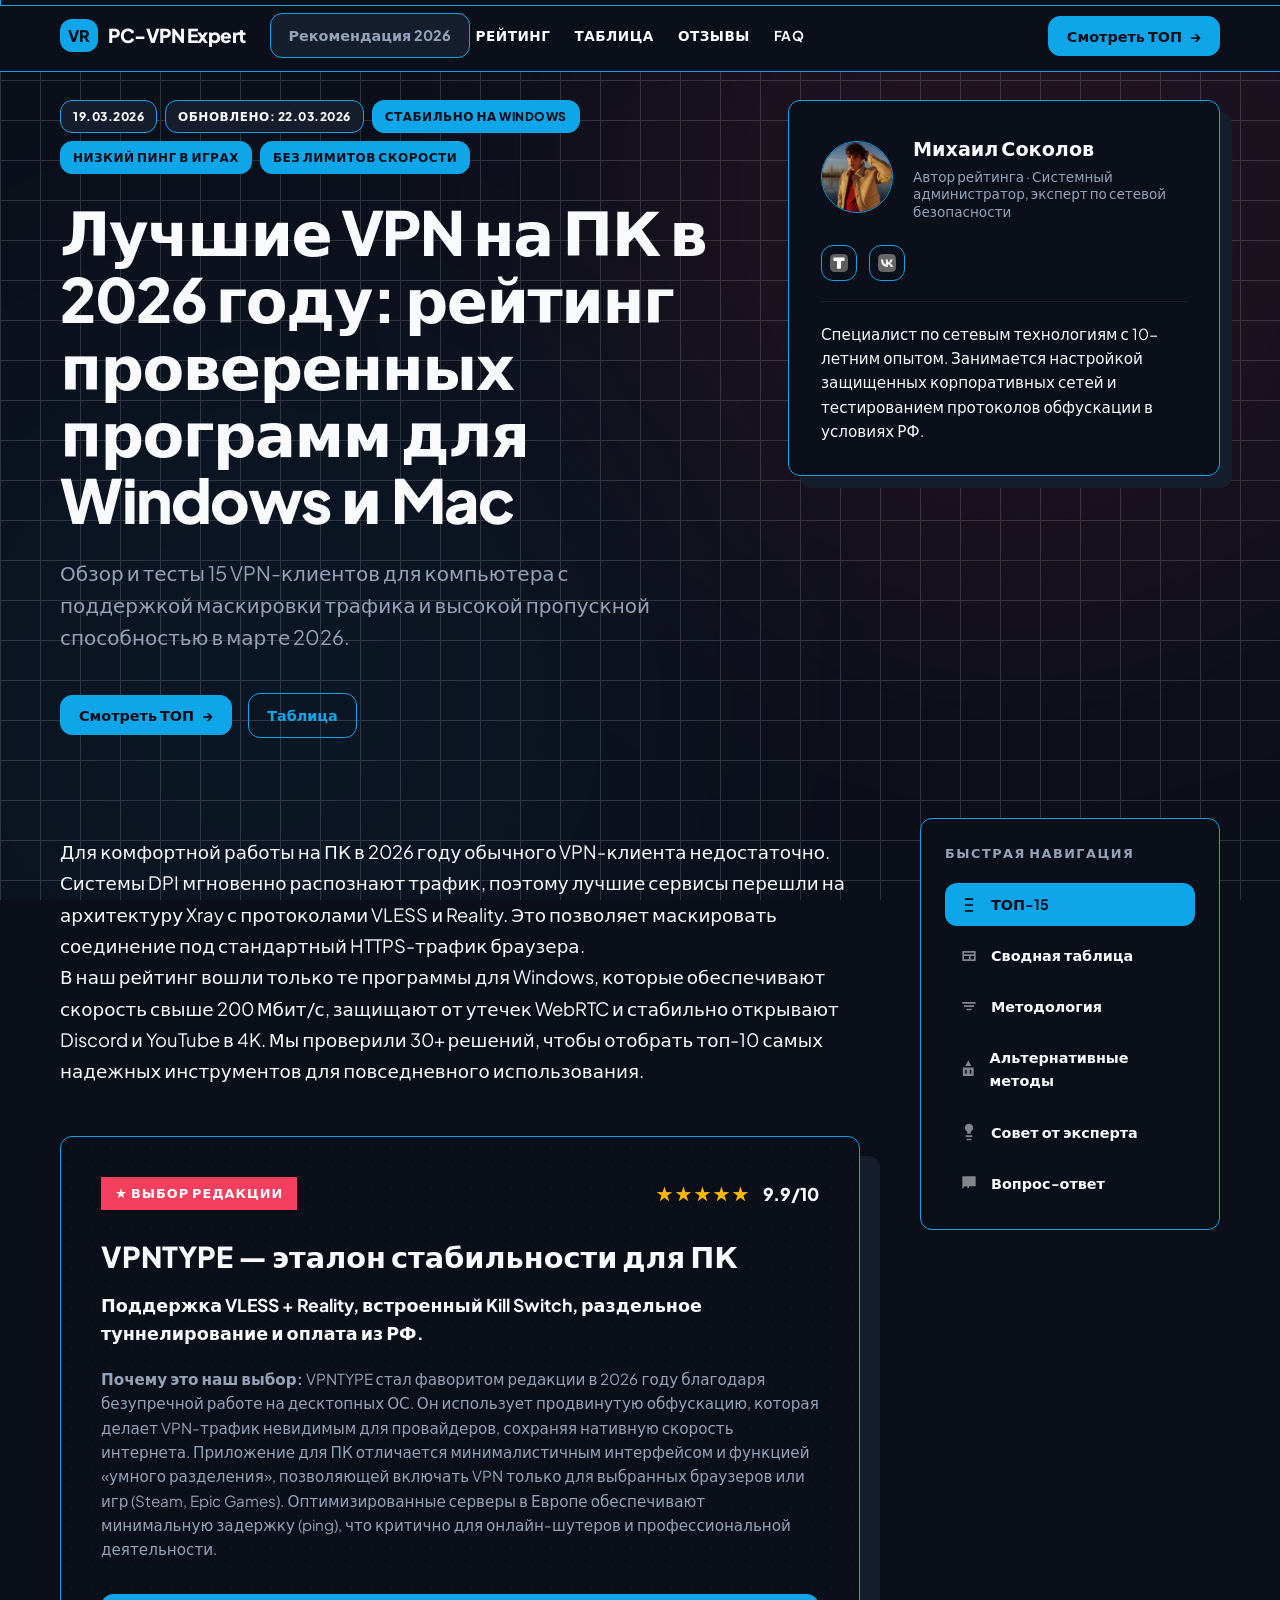
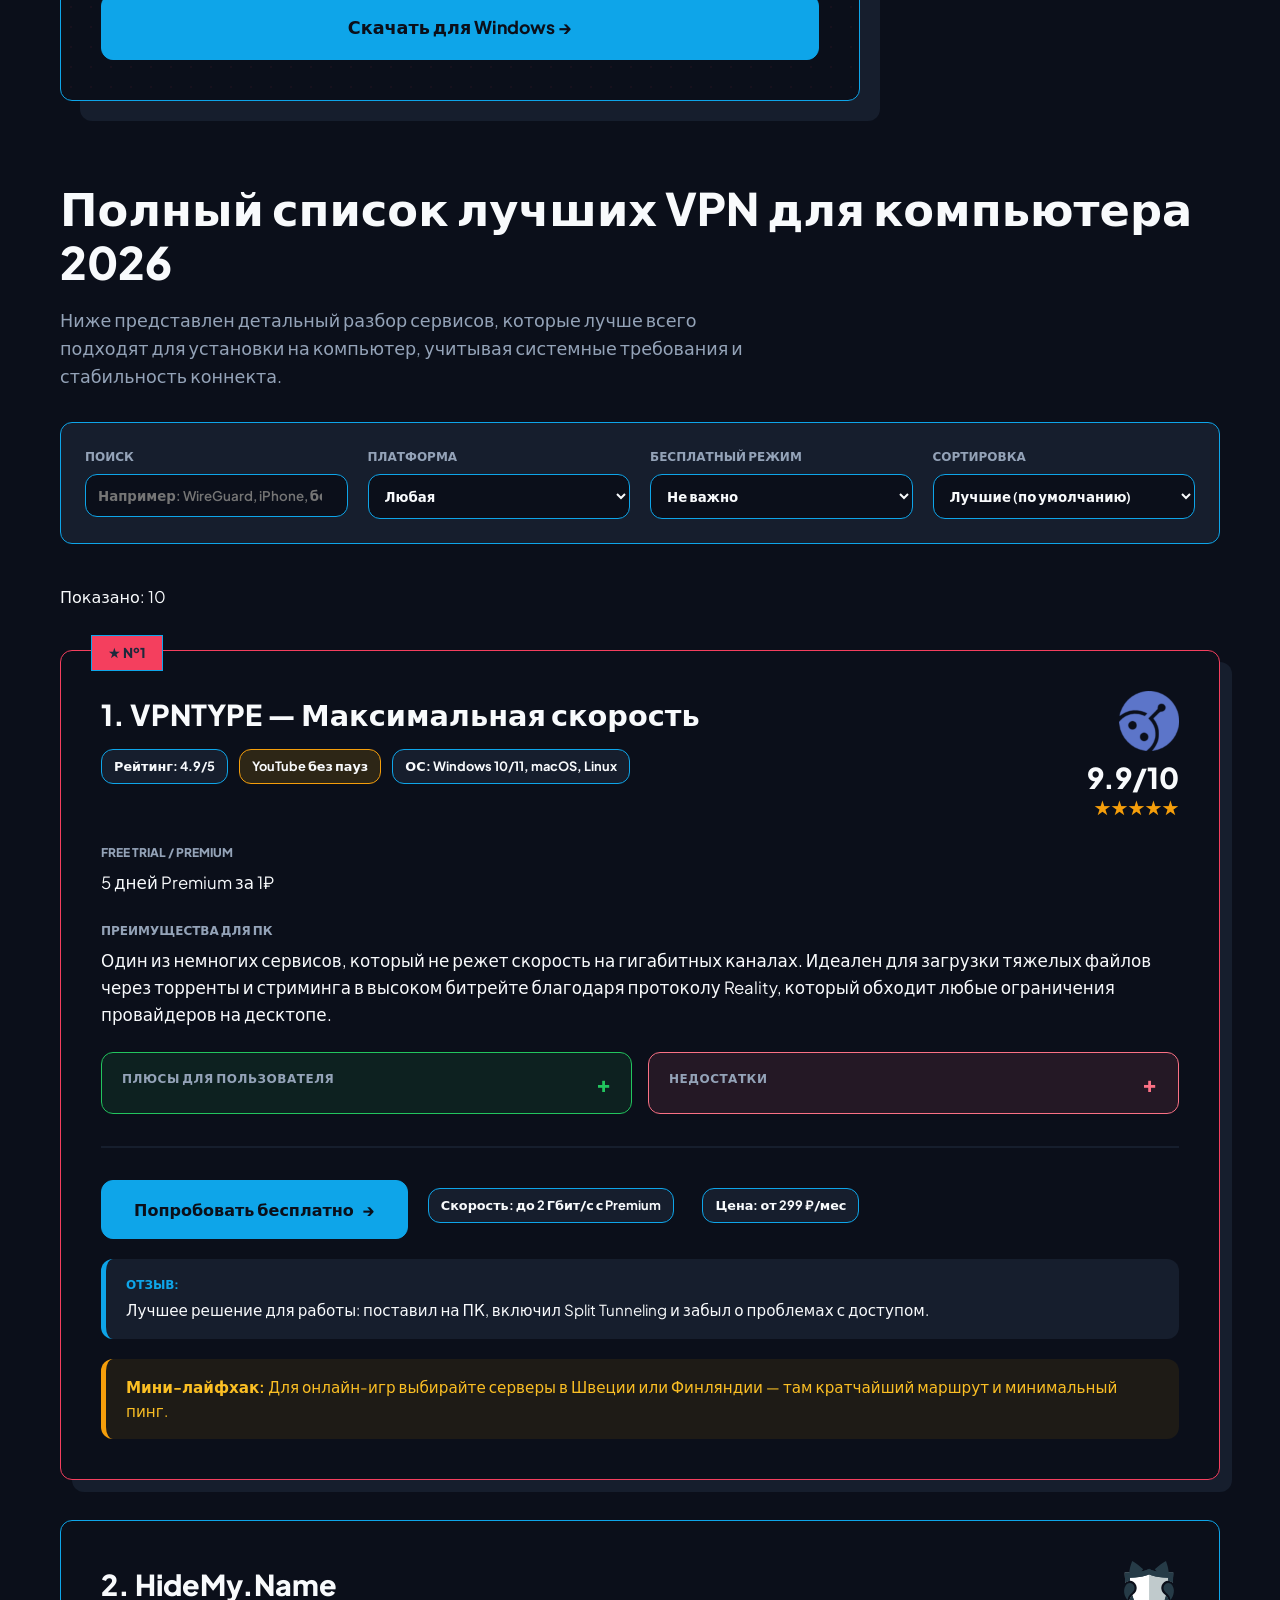
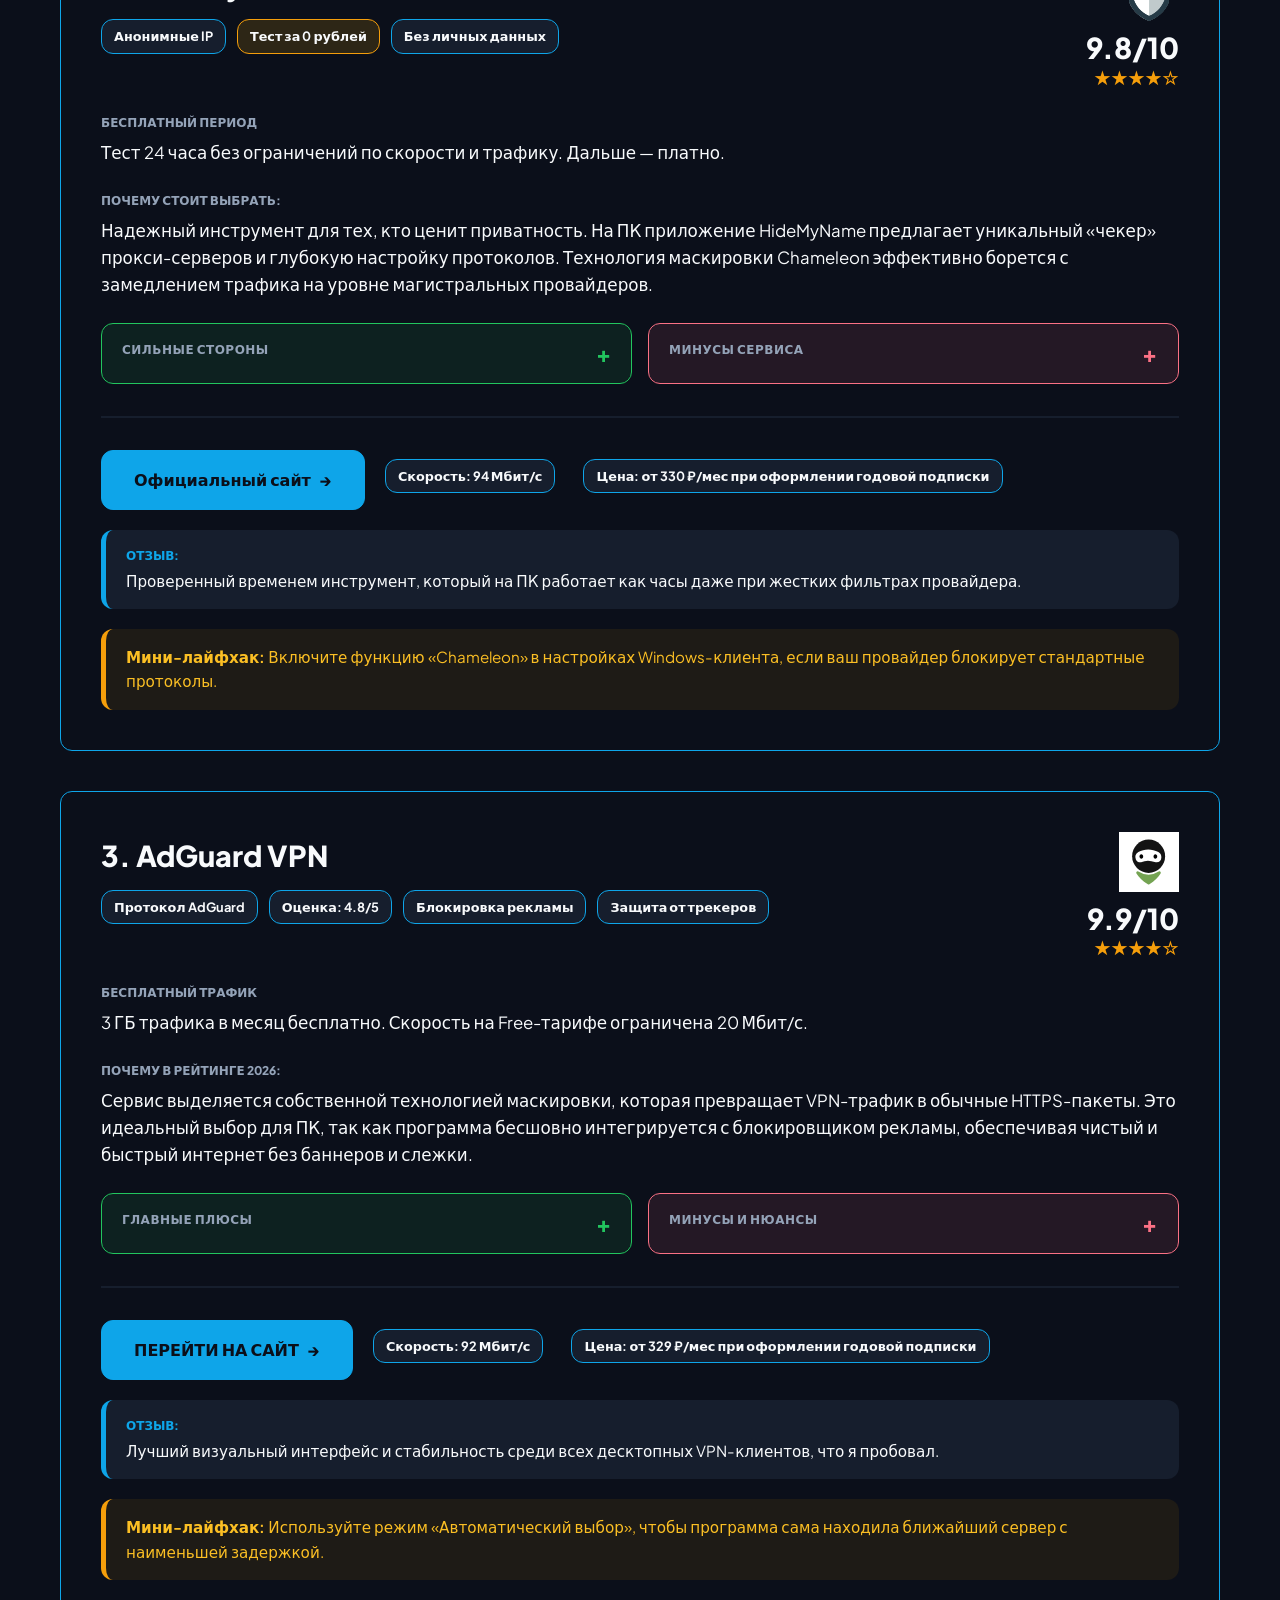
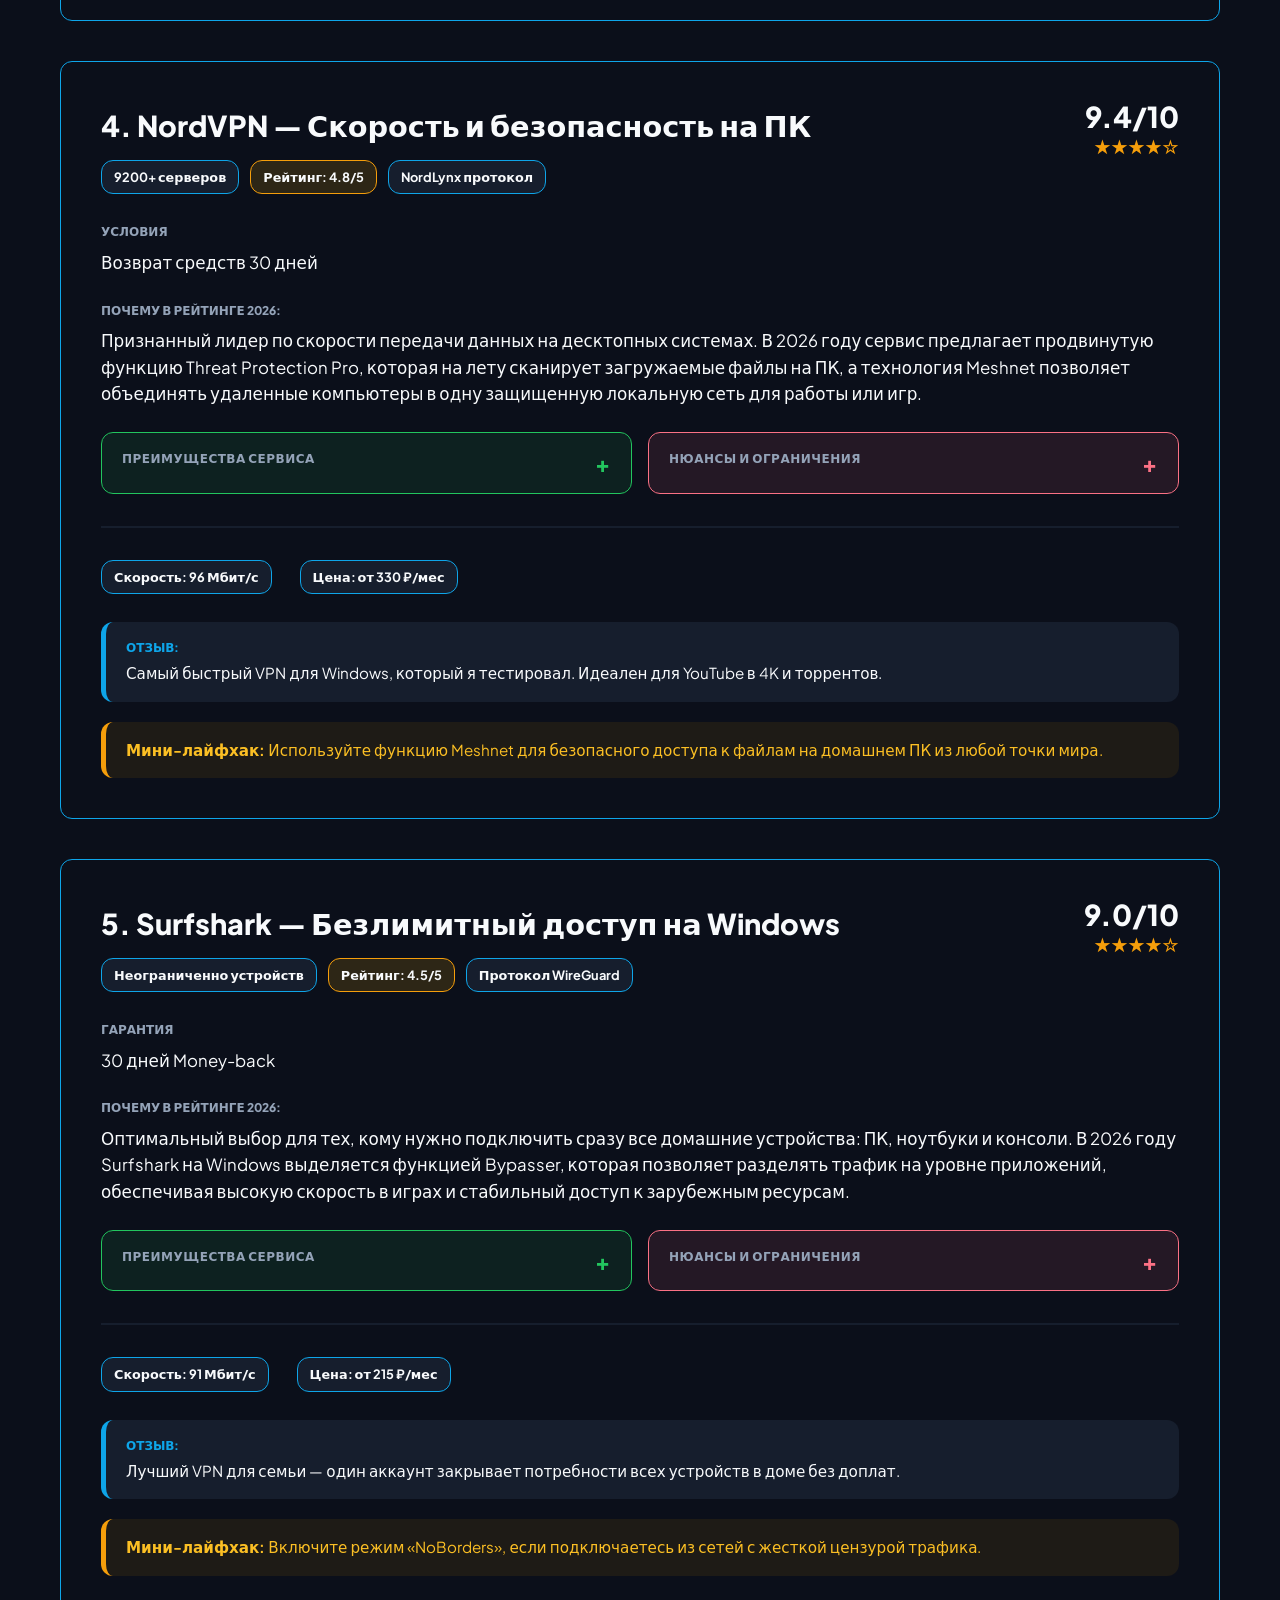
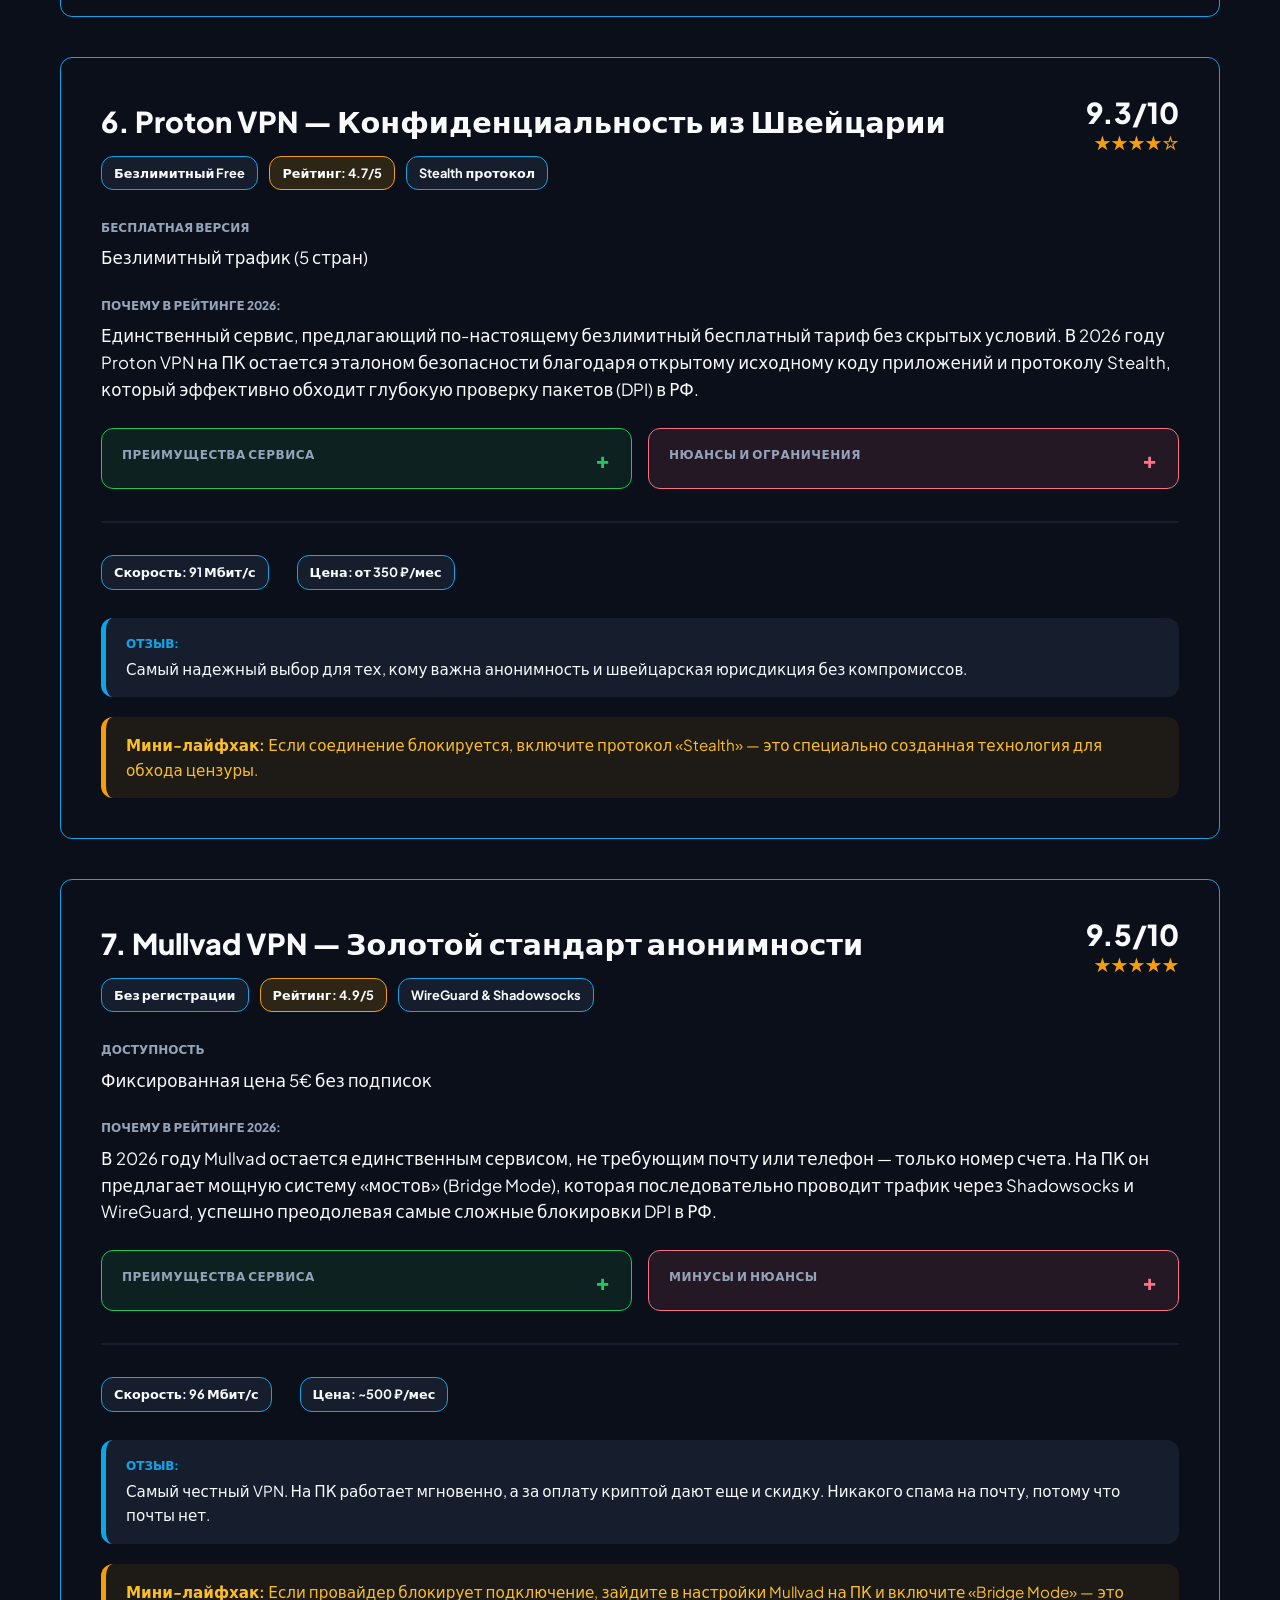
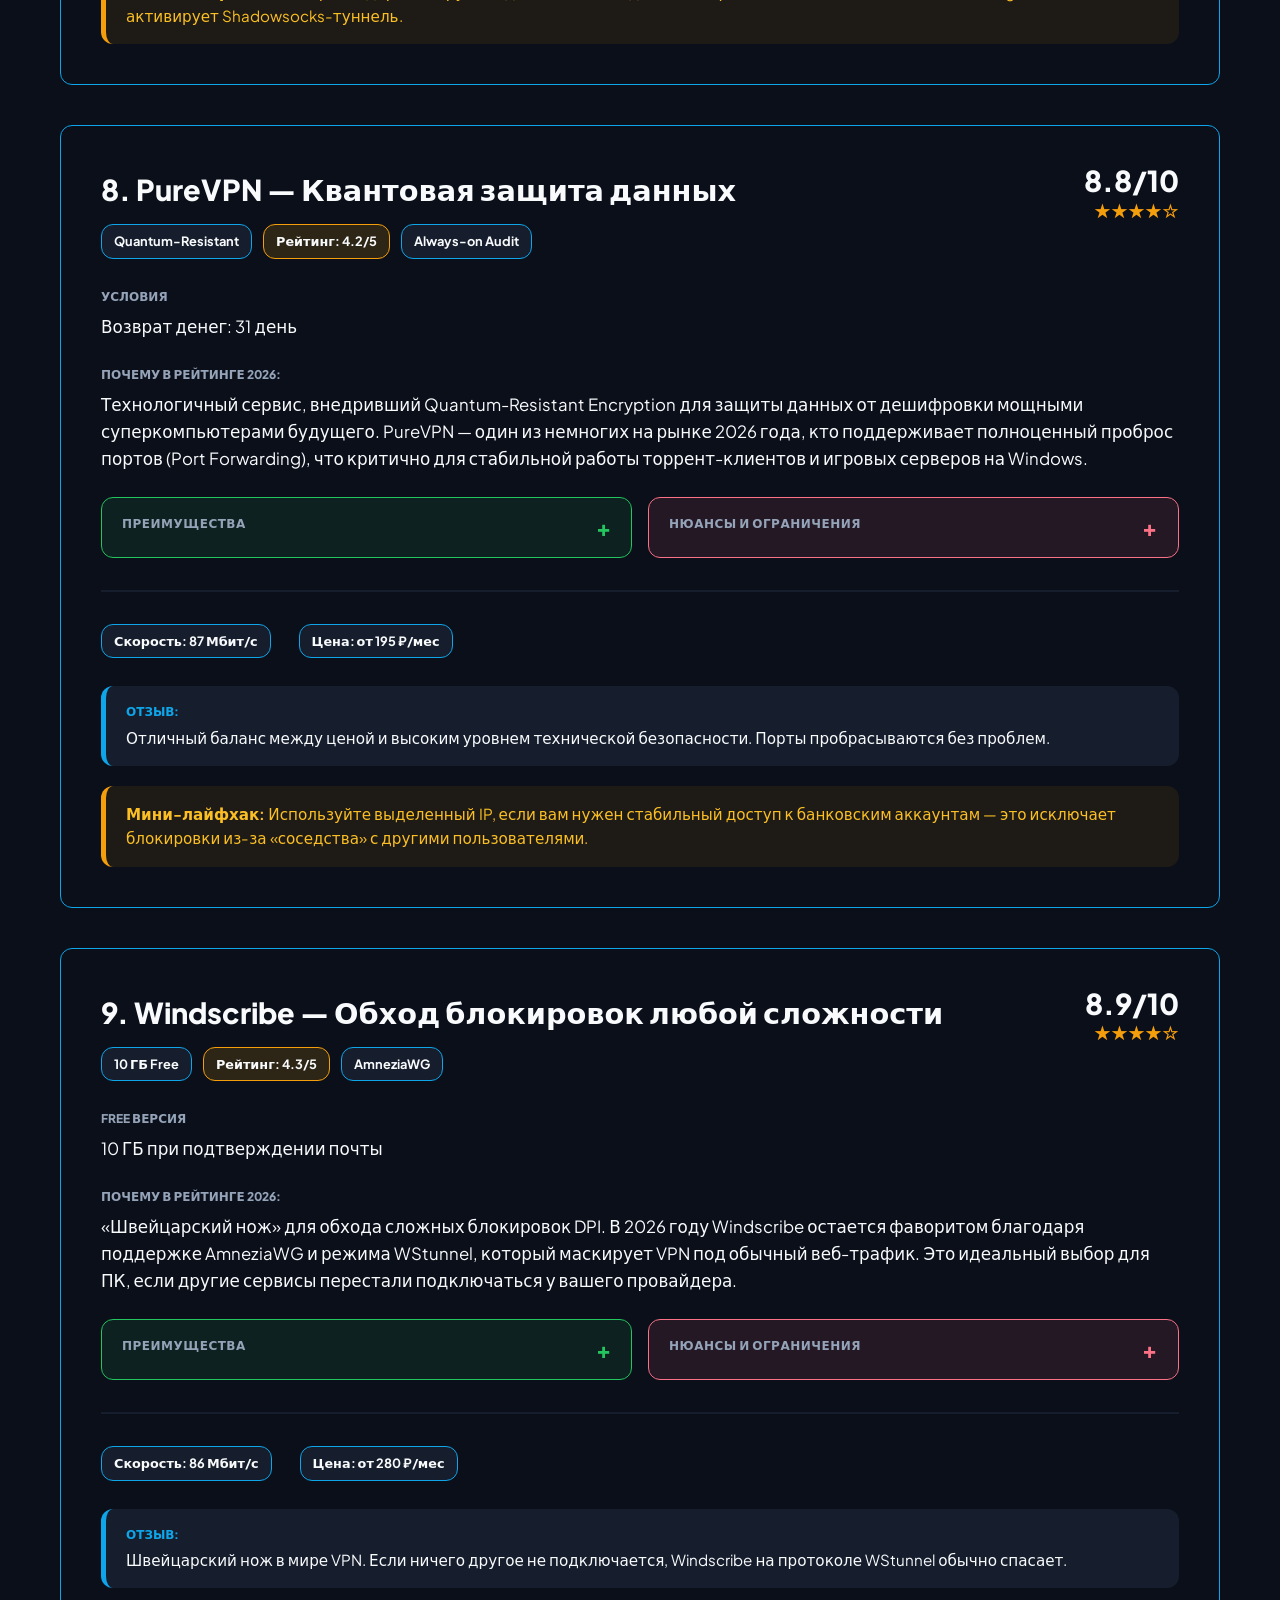
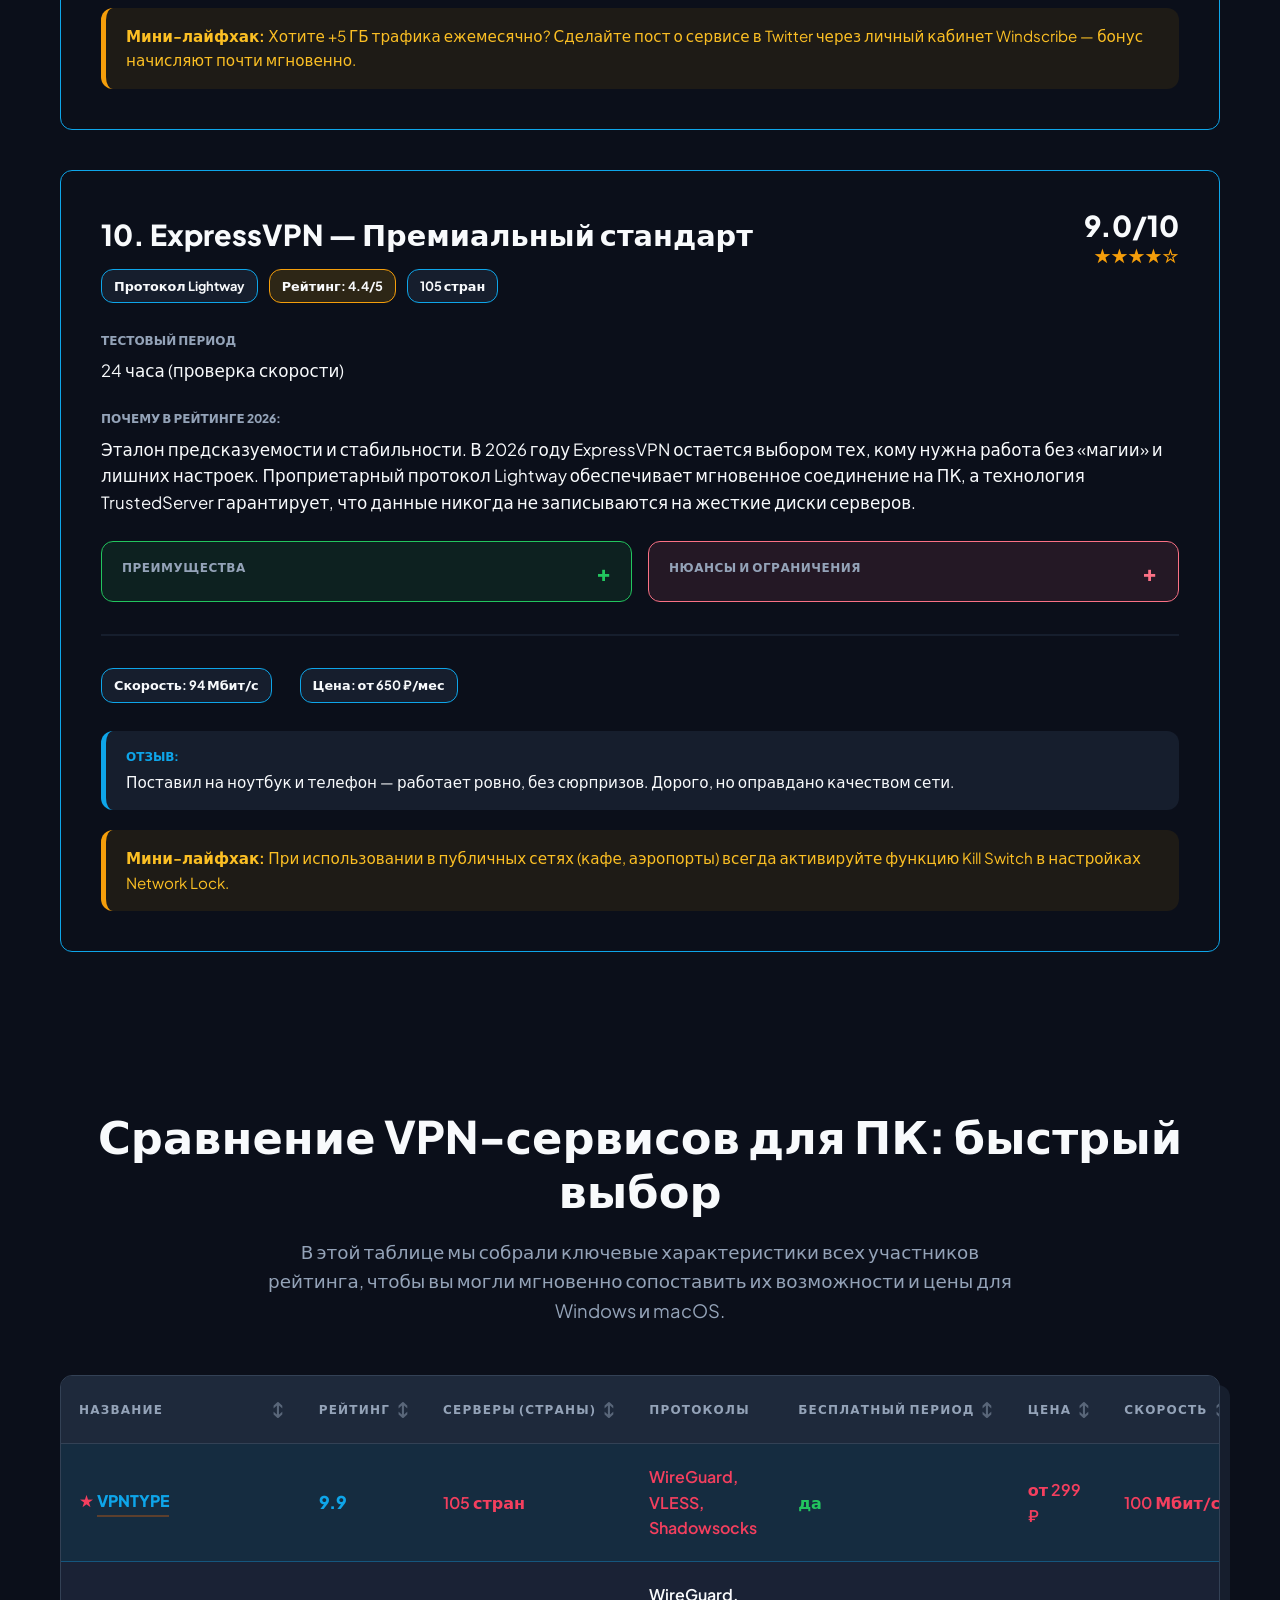
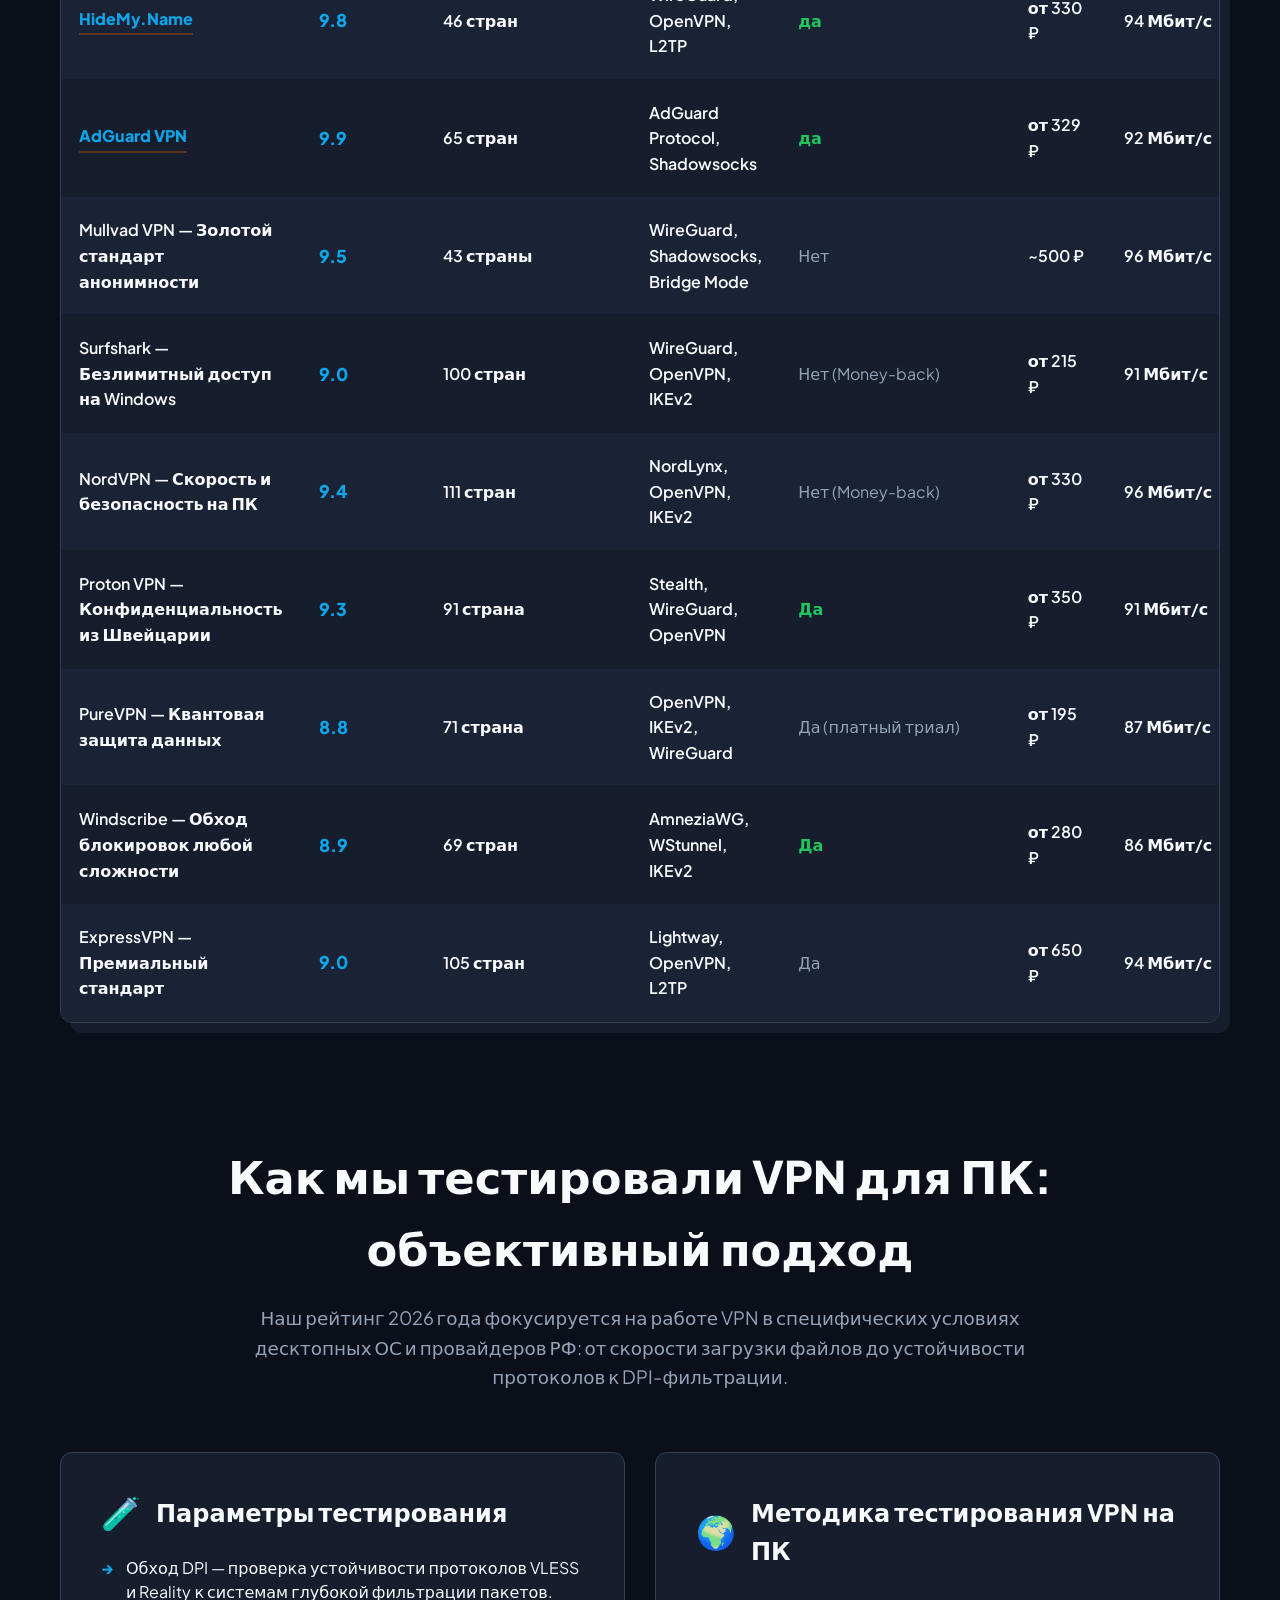
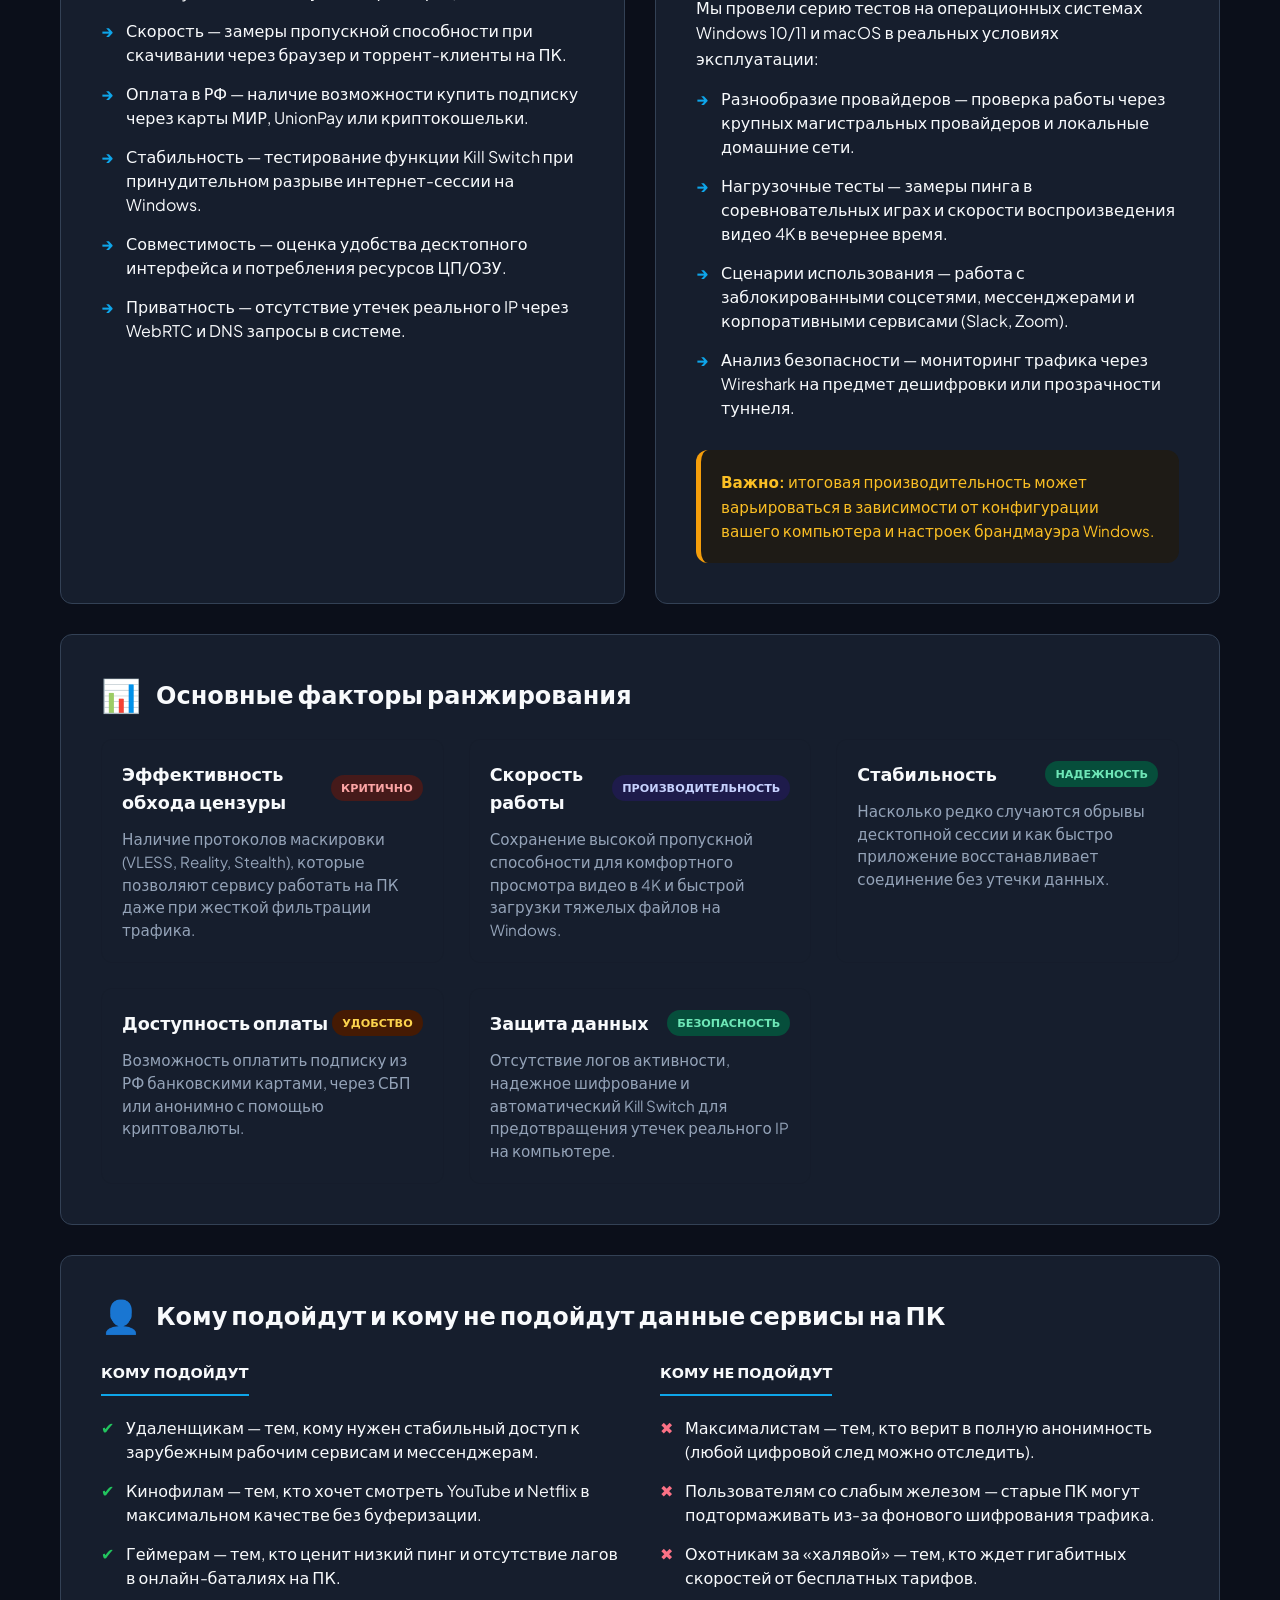
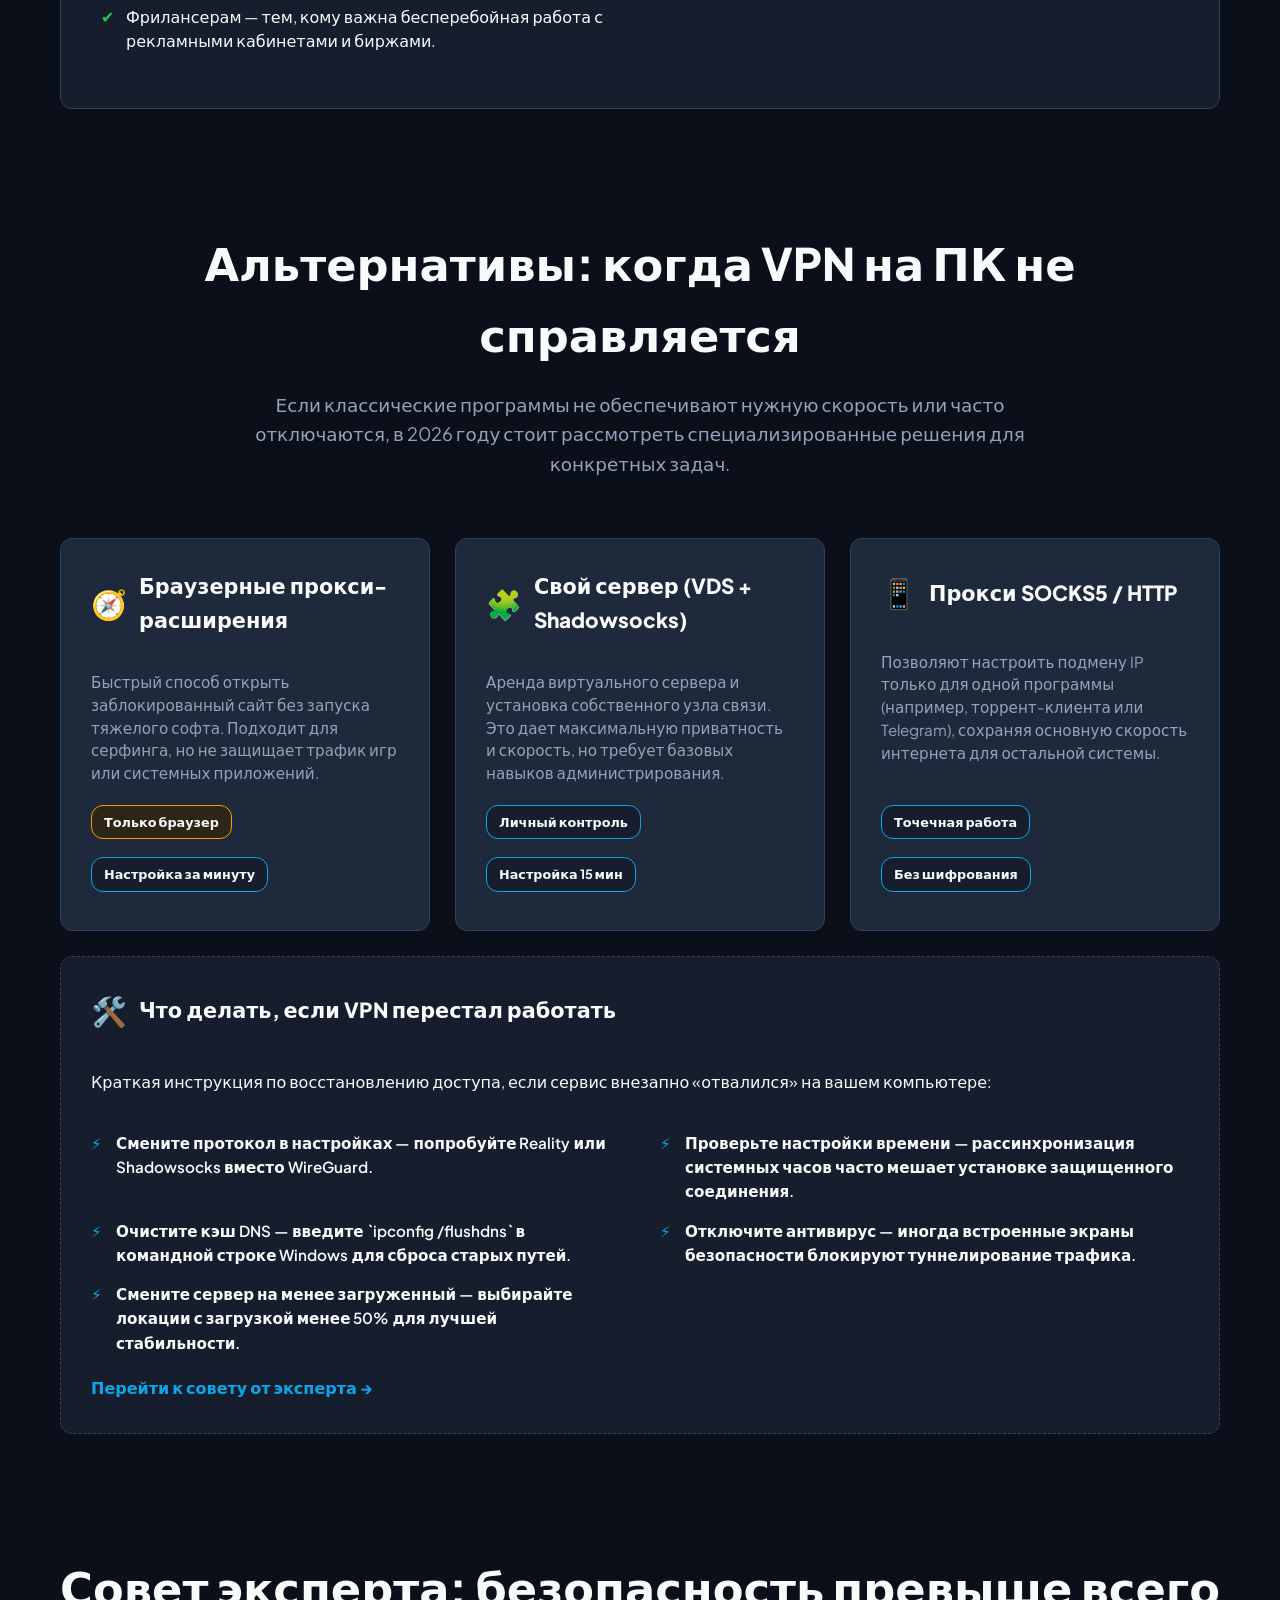
==== commit 96a15668: "Update index.html" ====
--- a/index.html
+++ b/index.html
@@ -8,7 +8,19 @@
   <meta name="theme-color" content="#0b0f1a" />
   <meta name="description" content="Ищете лучший VPN на ПК в 2026 году? Сравнение 15 сервисов для обхода блокировок, игр и YouTube 4K. Тестируем VLESS, Reality и Shadowsocks для стабильной работы на Windows." />
   <title>ТОП-15 Лучших VPN для ПК в марте 2026: Рейтинг надежных сервисов для Windows</title>
-
+<!-- Yandex.Metrika counter -->
+<script type="text/javascript">
+    (function(m,e,t,r,i,k,a){
+        m[i]=m[i]||function(){(m[i].a=m[i].a||[]).push(arguments)};
+        m[i].l=1*new Date();
+        for (var j = 0; j < document.scripts.length; j++) {if (document.scripts[j].src === r) { return; }}
+        k=e.createElement(t),a=e.getElementsByTagName(t)[0],k.async=1,k.src=r,a.parentNode.insertBefore(k,a)
+    })(window, document,'script','https://mc.yandex.ru/metrika/tag.js?id=108157835', 'ym');
+
+    ym(108157835, 'init', {ssr:true, webvisor:true, clickmap:true, ecommerce:"dataLayer", referrer: document.referrer, url: location.href, accurateTrackBounce:true, trackLinks:true});
+</script>
+<noscript><div><img src="https://mc.yandex.ru/watch/108157835" style="position:absolute; left:-9999px;" alt="" /></div></noscript>
+<!-- /Yandex.Metrika counter -->
   <!-- Fonts -->
   <link rel="preconnect" href="https://fonts.googleapis.com">
 <link rel="preconnect" href="https://fonts.gstatic.com" crossorigin>
@@ -29,8 +41,8 @@
   "alternativeHeadline": "Полный список лучших VPN для компьютера 2026",
   "description": "Ищете лучший VPN на ПК в 2026 году? Сравнение 15 сервисов для обхода блокировок, игр и YouTube 4K. Тестируем VLESS, Reality и Shadowsocks для стабильной работы на Windows.",
   "inLanguage": "ru-RU",
-  "datePublished": "2026-03-12",
-  "dateModified": "2026-03-19",
+  "datePublished": "2026-03-19",
+  "dateModified": "2026-03-22",
   "author": {
     "@type": "Person",
     "name": "Михаил Соколов",
@@ -727,7 +739,7 @@
     <div class="hero__left">
       <div class="hero__tags" aria-label="Служебная информация">
         <span class="tag"><time datetime="2026-03-19">19.03.2026</time></span>
-        <span class="tag">Обновлено: <time datetime="2026-03-19">19.03.2026</time></span>
+        <span class="tag">Обновлено: <time datetime="2026-03-22">22.03.2026</time></span>
         <span class="tag tag--pin">Стабильно на Windows</span>
         <span class="tag tag--pin">Низкий пинг в играх</span>
         <span class="tag tag--pin">Без лимитов скорости</span>
@@ -816,7 +828,7 @@
         Поддержка VLESS + Reality, встроенный Kill Switch, раздельное туннелирование и оплата из РФ.
       </p>
       <p class="editor-choice__why">
-        <strong>Почему это наш выбор:</strong> Сервис Vetryx стал фаворитом редакции в 2026 году благодаря безупречной работе на десктопных ОС. Он использует продвинутую обфускацию, которая делает VPN-трафик невидимым для провайдеров, сохраняя нативную скорость интернета. Приложение для ПК отличается минималистичным интерфейсом и функцией «умного разделения», позволяющей включать VPN только для выбранных браузеров или игр (Steam, Epic Games). Оптимизированные серверы в Европе обеспечивают минимальную задержку (ping), что критично для онлайн-шутеров и профессиональной деятельности.
+        <strong>Почему это наш выбор:</strong> VPNTYPE стал фаворитом редакции в 2026 году благодаря безупречной работе на десктопных ОС. Он использует продвинутую обфускацию, которая делает VPN-трафик невидимым для провайдеров, сохраняя нативную скорость интернета. Приложение для ПК отличается минималистичным интерфейсом и функцией «умного разделения», позволяющей включать VPN только для выбранных браузеров или игр (Steam, Epic Games). Оптимизированные серверы в Европе обеспечивают минимальную задержку (ping), что критично для онлайн-шутеров и профессиональной деятельности.
       </p>
     </div>
 
